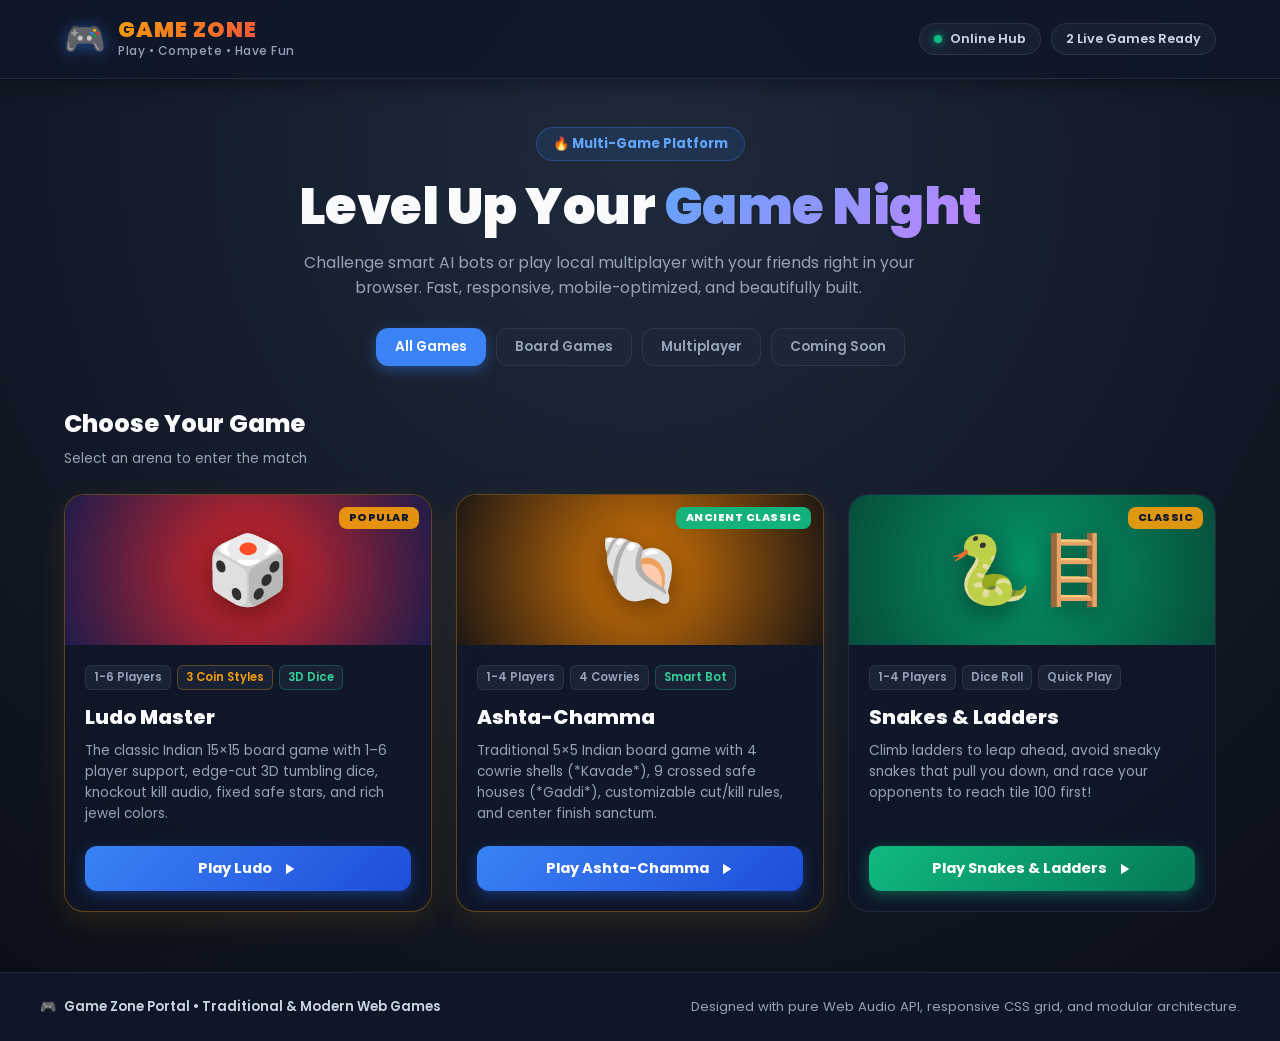
==== index.html @ 55c70edd "New Game Added" ====
<!DOCTYPE html>
<html lang="en">
<head>
  <meta charset="UTF-8" />
  <meta name="viewport" content="width=device-width, initial-scale=1.0, maximum-scale=1.0, user-scalable=no, viewport-fit=cover" />
  <meta name="theme-color" content="#090d16" />
  <title>Game Zone - Modern Web Gaming Hub</title>
  <link rel="stylesheet" href="css/style.css" />
  <link rel="preconnect" href="https://fonts.googleapis.com">
  <link rel="preconnect" href="https://fonts.gstatic.com" crossorigin>
  <link href="https://fonts.googleapis.com/css2?family=Poppins:wght@400;500;600;700;800;900&display=swap" rel="stylesheet">
</head>
<body>
  <div class="site-wrapper">

    <header class="navbar">
      <div class="nav-container">
        <a href="index.html" class="brand">
          <div class="brand-logo">🎮</div>
          <div class="brand-text">
            <span class="title">GAME ZONE</span>
            <span class="tagline">Play • Compete • Have Fun</span>
          </div>
        </a>

        <div class="nav-stats">
          <div class="stat-badge">
            <span class="pulse-dot"></span>
            <span>Online Hub</span>
          </div>
          <div class="stat-badge games-count">
            <span>2 Live Games Ready</span>
          </div>
        </div>
      </div>
    </header>

    <section class="hero-section">
      <div class="hero-content">
        <div class="hero-pill">🔥 Multi-Game Platform</div>
        <h1 class="hero-title">Level Up Your <span class="gradient-text">Game Night</span></h1>
        <p class="hero-desc">
          Challenge smart AI bots or play local multiplayer with your friends right in your browser. Fast, responsive, mobile-optimized, and beautifully built.
        </p>
      </div>

      <div class="category-tabs" id="category-tabs">
        <button class="cat-btn active" data-category="all">All Games</button>
        <button class="cat-btn" data-category="board">Board Games</button>
        <button class="cat-btn" data-category="multiplayer">Multiplayer</button>
        <button class="cat-btn" data-category="upcoming">Coming Soon</button>
      </div>
    </section>

    <main class="main-content">
      <div class="section-header">
        <h2>Choose Your Game</h2>
        <span class="section-sub">Select an arena to enter the match</span>
      </div>

      <div class="games-grid" id="games-grid">

        <!-- GAME 1: LUDO MASTER -->
        <article class="game-card featured" data-tags="board multiplayer">
          <div class="card-banner ludo-banner">
            <div class="banner-badge">POPULAR</div>
            <div class="banner-visual">
              <span class="game-icon-large">🎲</span>
            </div>
          </div>
          <div class="card-body">
            <div class="card-meta">
              <span class="meta-tag">1-6 Players</span>
              <span class="meta-tag color-tag">3 Coin Styles</span>
              <span class="meta-tag bot-tag">3D Dice</span>
            </div>
            <h3 class="card-title">Ludo Master</h3>
            <p class="card-desc">
              The classic Indian 15×15 board game with 1–6 player support, edge-cut 3D tumbling dice, knockout kill audio, fixed safe stars, and rich jewel colors.
            </p>
            <div class="card-actions">
              <a href="games/Ludo/Ludo.html" class="play-btn primary-btn">
                <span>Play Ludo</span>
                <svg width="18" height="18" viewBox="0 0 24 24" fill="currentColor"><path d="M8 5v14l11-7z"/></svg>
              </a>
            </div>
          </div>
        </article>

        <!-- GAME 2: ASHTA-CHAMMA -->
        <article class="game-card featured" data-tags="board multiplayer">
          <div class="card-banner ashta-banner" style="background: radial-gradient(circle at center, #d97706 0%, #1e1713 100%);">
            <div class="banner-badge hot">ANCIENT CLASSIC</div>
            <div class="banner-visual">
              <span class="game-icon-large">🐚</span>
            </div>
          </div>
          <div class="card-body">
            <div class="card-meta">
              <span class="meta-tag">1-4 Players</span>
              <span class="meta-tag">4 Cowries</span>
              <span class="meta-tag bot-tag">Smart Bot</span>
            </div>
            <h3 class="card-title">Ashta-Chamma</h3>
            <p class="card-desc">
              Traditional 5×5 Indian board game with 4 cowrie shells (*Kavade*), 9 crossed safe houses (*Gaddi*), customizable cut/kill rules, and center finish sanctum.
            </p>
            <div class="card-actions">
              <a href="games/Ashta-Chamma/Ashta-Chamma.html" class="play-btn primary-btn">
                <span>Play Ashta-Chamma</span>
                <svg width="18" height="18" viewBox="0 0 24 24" fill="currentColor"><path d="M8 5v14l11-7z"/></svg>
              </a>
            </div>
          </div>
        </article>

        <!-- GAME 3: SNAKES & LADDERS -->
        <article class="game-card" data-tags="board multiplayer">
          <div class="card-banner snakes-banner">
            <div class="banner-badge">CLASSIC</div>
            <div class="banner-visual">
              <span class="game-icon-large">🐍🪜</span>
            </div>
          </div>
          <div class="card-body">
            <div class="card-meta">
              <span class="meta-tag">1-4 Players</span>
              <span class="meta-tag">Dice Roll</span>
              <span class="meta-tag">Quick Play</span>
            </div>
            <h3 class="card-title">Snakes & Ladders</h3>
            <p class="card-desc">
              Climb ladders to leap ahead, avoid sneaky snakes that pull you down, and race your opponents to reach tile 100 first!
            </p>
            <div class="card-actions">
              <a href="games/SnakesAndLadders/index.html" class="play-btn secondary-btn" onclick="checkGameLink(event, 'SnakesAndLadders')">
                <span>Play Snakes & Ladders</span>
                <svg width="18" height="18" viewBox="0 0 24 24" fill="currentColor"><path d="M8 5v14l11-7z"/></svg>
              </a>
            </div>
          </div>
        </article>

      </div>
    </main>

    <footer class="footer">
      <div class="footer-container">
        <div class="footer-brand">
          <span class="footer-icon">🎮</span>
          <span>Game Zone Portal • Traditional & Modern Web Games</span>
        </div>
        <div class="footer-copy">
          Designed with pure Web Audio API, responsive CSS grid, and modular architecture.
        </div>
      </div>
    </footer>

  </div>

  <script src="js/app.js"></script>
</body>
</html>
---- css/style.css ----
/* Hide elements */

.hidden {
    display: none;
}


/* Player selection */

#player-selection {
    max-width: 700px;
    margin: auto;
    text-align: center;
}

.instruction {
    margin: 15px 0 25px;
    color: #666;
}


/* Back button */

.back-button {
    background: transparent;
    border: none;
    font-size: 16px;
    cursor: pointer;
    margin-bottom: 20px;
}


/* Player buttons */

.player-buttons {
    display: grid;
    grid-template-columns: repeat(2, 1fr);
    gap: 15px;
    margin-bottom: 30px;
}

.player-buttons button {
    padding: 18px;
    border: none;
    border-radius: 10px;
    background: #222;
    color: white;
    font-size: 17px;
    cursor: pointer;
}

.player-buttons button:hover {
    opacity: 0.8;
}


/* Name section */

#name-section {
    background: white;
    padding: 30px;
    border-radius: 15px;
    box-shadow: 0 5px 15px rgba(0, 0, 0, 0.1);
}

#name-section h3 {
    margin-bottom: 20px;
}
/* =========================================================================
   GAME ZONE HUB - Portal Stylesheet (css/style.css)
   ========================================================================= */

* {
  margin: 0;
  padding: 0;
  box-sizing: border-box;
  font-family: 'Poppins', -apple-system, BlinkMacSystemFont, "Segoe UI", Roboto, sans-serif;
  user-select: none;
}

:root {
  --bg-dark: #090d16;
  --bg-card: rgba(15, 23, 42, 0.75);
  --bg-card-hover: rgba(30, 41, 59, 0.85);
  
  --primary: #3b82f6;
  --primary-hover: #2563eb;
  --accent-gold: #f59e0b;
  --accent-crimson: #ef4444;
  --accent-green: #10b981;
  --accent-purple: #8b5cf6;

  --text-main: #f8fafc;
  --text-muted: #94a3b8;
  --border-subtle: rgba(255, 255, 255, 0.08);
  --border-highlight: rgba(255, 255, 255, 0.16);
}

body {
  background: radial-gradient(circle at 50% 15%, #1e293b 0%, var(--bg-dark) 100%);
  color: var(--text-main);
  min-height: 100vh;
  display: flex;
  flex-direction: column;
  overflow-x: hidden;
}

.site-wrapper {
  display: flex;
  flex-direction: column;
  min-height: 100vh;
  width: 100%;
}

/* =========================================================================
   1. NAVIGATION HEADER
   ========================================================================= */
.navbar {
  width: 100%;
  background: rgba(15, 23, 42, 0.85);
  backdrop-filter: blur(14px);
  border-bottom: 1px solid var(--border-subtle);
  position: sticky;
  top: 0;
  z-index: 100;
  box-shadow: 0 4px 20px rgba(0, 0, 0, 0.4);
}

.nav-container {
  max-width: 1200px;
  margin: 0 auto;
  padding: 14px 24px;
  display: flex;
  justify-content: space-between;
  align-items: center;
  flex-wrap: wrap;
  gap: 12px;
}

.brand {
  display: flex;
  align-items: center;
  gap: 12px;
  text-decoration: none;
  color: inherit;
}

.brand-logo {
  font-size: 2.1rem;
  filter: drop-shadow(0 2px 8px rgba(59, 130, 246, 0.5));
}

.brand-text {
  display: flex;
  flex-direction: column;
}

.brand-text .title {
  font-size: 1.35rem;
  font-weight: 900;
  letter-spacing: 1px;
  background: linear-gradient(135deg, #f59e0b, #ef4444);
  -webkit-background-clip: text;
  -webkit-text-fill-color: transparent;
  line-height: 1.1;
}

.brand-text .tagline {
  font-size: 0.75rem;
  color: var(--text-muted);
  font-weight: 500;
  letter-spacing: 0.5px;
}

.nav-stats {
  display: flex;
  align-items: center;
  gap: 10px;
}

.stat-badge {
  display: flex;
  align-items: center;
  gap: 8px;
  background: rgba(30, 41, 59, 0.6);
  border: 1px solid var(--border-subtle);
  padding: 6px 14px;
  border-radius: 20px;
  font-size: 0.8rem;
  font-weight: 600;
  color: #cbd5e1;
}

.pulse-dot {
  width: 8px;
  height: 8px;
  border-radius: 50%;
  background: var(--accent-green);
  box-shadow: 0 0 8px var(--accent-green);
  animation: pulse-ring 1.4s infinite;
}

@keyframes pulse-ring {
  0% { transform: scale(0.95); opacity: 0.7; }
  50% { transform: scale(1.25); opacity: 1; }
  100% { transform: scale(0.95); opacity: 0.7; }
}

/* =========================================================================
   2. HERO SHOWCASE SECTION
   ========================================================================= */
.hero-section {
  max-width: 1200px;
  margin: 0 auto;
  padding: 48px 24px 24px;
  width: 100%;
  display: flex;
  flex-direction: column;
  align-items: center;
  text-align: center;
}

.hero-pill {
  background: rgba(59, 130, 246, 0.12);
  border: 1px solid rgba(59, 130, 246, 0.3);
  color: #60a5fa;
  font-size: 0.82rem;
  font-weight: 700;
  padding: 6px 16px;
  border-radius: 30px;
  margin-bottom: 16px;
  display: inline-block;
}

.hero-title {
  font-size: clamp(2rem, 4.5vw, 3.2rem);
  font-weight: 900;
  line-height: 1.15;
  margin-bottom: 14px;
  letter-spacing: -0.5px;
}

.gradient-text {
  background: linear-gradient(135deg, #60a5fa, #c084fc);
  -webkit-background-clip: text;
  -webkit-text-fill-color: transparent;
}

.hero-desc {
  max-width: 620px;
  color: var(--text-muted);
  font-size: 0.98rem;
  line-height: 1.6;
  margin-bottom: 28px;
}

/* Category Filter Tabs */
.category-tabs {
  display: flex;
  gap: 10px;
  flex-wrap: wrap;
  justify-content: center;
}

.cat-btn {
  background: rgba(30, 41, 59, 0.6);
  border: 1px solid var(--border-subtle);
  color: #94a3b8;
  padding: 8px 18px;
  border-radius: 12px;
  font-size: 0.85rem;
  font-weight: 600;
  cursor: pointer;
  transition: all 0.2s ease;
}

.cat-btn:hover {
  background: rgba(51, 65, 85, 0.8);
  color: #f8fafc;
}

.cat-btn.active {
  background: var(--primary);
  color: #ffffff;
  border-color: var(--primary);
  box-shadow: 0 4px 14px rgba(59, 130, 246, 0.4);
}

/* =========================================================================
   3. GAMES GRID SECTION
   ========================================================================= */
.main-content {
  max-width: 1200px;
  margin: 0 auto;
  padding: 16px 24px 60px;
  width: 100%;
  flex: 1;
}

.section-header {
  margin-bottom: 24px;
}

.section-header h2 {
  font-size: 1.5rem;
  font-weight: 800;
  margin-bottom: 4px;
}

.section-sub {
  font-size: 0.85rem;
  color: var(--text-muted);
}

.games-grid {
  display: grid;
  grid-template-columns: repeat(auto-fill, minmax(280px, 1fr));
  gap: 24px;
}

/* Game Card Architecture */
.game-card {
  background: var(--bg-card);
  backdrop-filter: blur(12px);
  border: 1px solid var(--border-subtle);
  border-radius: 20px;
  overflow: hidden;
  display: flex;
  flex-direction: column;
  transition: transform 0.25s cubic-bezier(0.34, 1.56, 0.64, 1), box-shadow 0.25s ease, border-color 0.25s ease;
  position: relative;
}

.game-card:hover {
  transform: translateY(-6px);
  background: var(--bg-card-hover);
  border-color: var(--border-highlight);
  box-shadow: 0 18px 40px rgba(0, 0, 0, 0.6);
}

.game-card.featured {
  border-color: rgba(245, 158, 11, 0.35);
  box-shadow: 0 10px 30px rgba(245, 158, 11, 0.12);
}

.game-card.featured:hover {
  border-color: var(--accent-gold);
  box-shadow: 0 18px 42px rgba(245, 158, 11, 0.25);
}

/* Card Visual Banners */
.card-banner {
  height: 150px;
  width: 100%;
  position: relative;
  display: flex;
  justify-content: center;
  align-items: center;
  overflow: hidden;
}

.ludo-banner {
  background: radial-gradient(circle at center, #dc2626 0%, #1e1b4b 100%);
}

.snakes-banner {
  background: radial-gradient(circle at center, #059669 0%, #064e3b 100%);
}

.chess-banner {
  background: radial-gradient(circle at center, #475569 0%, #0f172a 100%);
}

.carrom-banner {
  background: radial-gradient(circle at center, #d97706 0%, #451a03 100%);
}

.game-icon-large {
  font-size: 4.2rem;
  filter: drop-shadow(0 6px 14px rgba(0, 0, 0, 0.5));
  transition: transform 0.25s ease;
}

.game-card:hover .game-icon-large {
  transform: scale(1.12) rotate(4deg);
}

.banner-badge {
  position: absolute;
  top: 12px;
  right: 12px;
  background: rgba(245, 158, 11, 0.9);
  color: #0f172a;
  font-size: 0.68rem;
  font-weight: 800;
  padding: 3px 10px;
  border-radius: 8px;
  letter-spacing: 0.5px;
}

.banner-badge.hot {
  background: rgba(16, 185, 129, 0.95);
  color: #ffffff;
}

.banner-badge.upcoming {
  background: rgba(100, 116, 139, 0.85);
  color: #ffffff;
}

/* Card Content */
.card-body {
  padding: 20px;
  display: flex;
  flex-direction: column;
  flex: 1;
}

.card-meta {
  display: flex;
  gap: 6px;
  flex-wrap: wrap;
  margin-bottom: 12px;
}

.meta-tag {
  background: rgba(30, 41, 59, 0.7);
  border: 1px solid var(--border-subtle);
  color: #94a3b8;
  font-size: 0.72rem;
  font-weight: 600;
  padding: 3px 8px;
  border-radius: 6px;
}

.meta-tag.color-tag {
  color: #f59e0b;
  border-color: rgba(245, 158, 11, 0.3);
}

.meta-tag.bot-tag {
  color: #34d399;
  border-color: rgba(16, 185, 129, 0.3);
}

.card-title {
  font-size: 1.25rem;
  font-weight: 800;
  margin-bottom: 8px;
  color: #f8fafc;
}

.card-desc {
  font-size: 0.85rem;
  color: var(--text-muted);
  line-height: 1.55;
  margin-bottom: 22px;
  flex: 1;
}

/* Buttons */
.card-actions {
  margin-top: auto;
}

.play-btn {
  width: 100%;
  display: inline-flex;
  justify-content: center;
  align-items: center;
  gap: 8px;
  padding: 12px 18px;
  border-radius: 12px;
  font-size: 0.92rem;
  font-weight: 700;
  text-decoration: none;
  border: none;
  cursor: pointer;
  transition: all 0.2s ease;
}

.primary-btn {
  background: linear-gradient(135deg, #3b82f6, #1d4ed8);
  color: white;
  box-shadow: 0 4px 14px rgba(37, 99, 235, 0.4);
}

.primary-btn:hover {
  background: linear-gradient(135deg, #2563eb, #1e40af);
  transform: translateY(-2px);
  box-shadow: 0 6px 20px rgba(37, 99, 235, 0.55);
}

.secondary-btn {
  background: linear-gradient(135deg, #10b981, #047857);
  color: white;
  box-shadow: 0 4px 14px rgba(16, 185, 129, 0.4);
}

.secondary-btn:hover {
  background: linear-gradient(135deg, #059669, #065f46);
  transform: translateY(-2px);
  box-shadow: 0 6px 20px rgba(16, 185, 129, 0.55);
}

.disabled-btn {
  background: #1e293b;
  color: #64748b;
  cursor: not-allowed;
  border: 1px solid var(--border-subtle);
}

/* =========================================================================
   4. PLATFORM FOOTER
   ========================================================================= */
.footer {
  width: 100%;
  background: rgba(15, 23, 42, 0.95);
  border-top: 1px solid var(--border-subtle);
  padding: 24px 20px;
  margin-top: auto;
}

.footer-container {
  max-width: 1200px;
  margin: 0 auto;
  display: flex;
  justify-content: space-between;
  align-items: center;
  flex-wrap: wrap;
  gap: 12px;
  font-size: 0.82rem;
  color: var(--text-muted);
}

.footer-brand {
  display: flex;
  align-items: center;
  gap: 8px;
  font-weight: 600;
  color: #cbd5e1;
}

@media (max-width: 768px) {
  .hero-section {
    padding: 32px 16px 16px;
  }
  .nav-container {
    justify-content: center;
  }
  .footer-container {
    flex-direction: column;
    text-align: center;
  }
}

/* Name inputs */

.name-input {
    width: 100%;
    padding: 13px;
    margin-bottom: 12px;
    border: 1px solid #ccc;
    border-radius: 8px;
    font-size: 16px;
}


/* Start button */

.start-button {
    width: 100%;
    padding: 15px;
    margin-top: 10px;
    border: none;
    border-radius: 8px;
    background: #222;
    color: white;
    font-size: 17px;
    cursor: pointer;
}
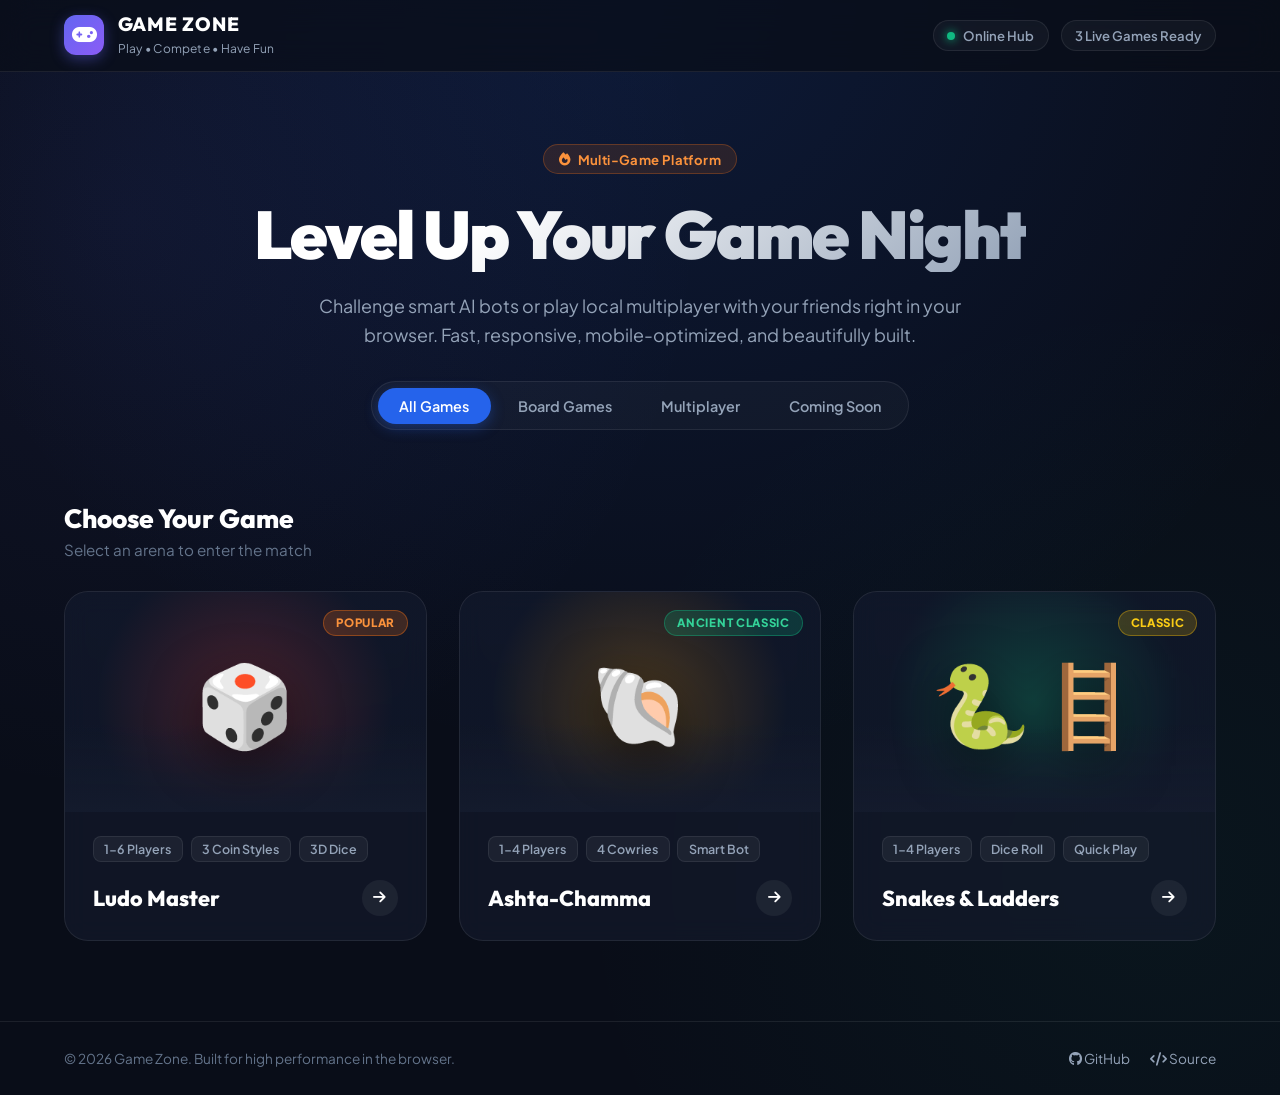
==== commit 56eb4afd: "snake and ladder" ====
--- a/index.html
+++ b/index.html
@@ -2,162 +2,623 @@
 <html lang="en">
 <head>
   <meta charset="UTF-8" />
-  <meta name="viewport" content="width=device-width, initial-scale=1.0, maximum-scale=1.0, user-scalable=no, viewport-fit=cover" />
-  <meta name="theme-color" content="#090d16" />
-  <title>Game Zone - Modern Web Gaming Hub</title>
-  <link rel="stylesheet" href="css/style.css" />
+  <meta name="viewport" content="width=device-width, initial-scale=1.0" />
+  <title>Game Zone - Modern Web Games</title>
+  
+  <!-- Fonts -->
   <link rel="preconnect" href="https://fonts.googleapis.com">
   <link rel="preconnect" href="https://fonts.gstatic.com" crossorigin>
-  <link href="https://fonts.googleapis.com/css2?family=Poppins:wght@400;500;600;700;800;900&display=swap" rel="stylesheet">
+  <link href="https://fonts.googleapis.com/css2?family=Outfit:wght@400;500;600;700;800;900&family=Plus+Jakarta+Sans:wght@400;500;600;700&display=swap" rel="stylesheet">
+  
+  <!-- FontAwesome Icons -->
+  <link rel="stylesheet" href="https://cdnjs.cloudflare.com/ajax/libs/font-awesome/6.5.1/css/all.min.css" integrity="sha512-DTOQO9RWCH3ppGqcWaEA1BIZOC6xxalwEsw9c2QQeAIftl+Vegovlnee1c9QX4TctnWMn13TZye+giMm8e2LwA==" crossorigin="anonymous" referrerpolicy="no-referrer" />
+
+  <style>
+    /* ==========================================================================
+       DESIGN SYSTEM & RESETS
+       ========================================================================== */
+    :root {
+      --bg-space: #090d18;
+      --bg-card: rgba(20, 27, 45, 0.65);
+      --bg-card-hover: rgba(30, 41, 69, 0.85);
+      --border-glass: rgba(255, 255, 255, 0.08);
+      --border-hover: rgba(99, 102, 241, 0.4);
+
+      --text-main: #f8fafc;
+      --text-muted: #94a3b8;
+      --text-dim: #64748b;
+
+      --primary-blue: #2563eb;
+      --primary-blue-glow: rgba(37, 99, 235, 0.35);
+
+      --font-display: 'Outfit', sans-serif;
+      --font-body: 'Plus Jakarta Sans', sans-serif;
+
+      --radius-xl: 24px;
+      --radius-lg: 16px;
+      --radius-md: 12px;
+      --radius-sm: 8px;
+    }
+
+    * {
+      margin: 0;
+      padding: 0;
+      box-sizing: border-box;
+      -webkit-font-smoothing: antialiased;
+    }
+
+    body {
+      background-color: var(--bg-space);
+      background-image: 
+        radial-gradient(circle at 50% 0%, rgba(37, 99, 235, 0.15) 0%, transparent 60%),
+        radial-gradient(circle at 10% 20%, rgba(99, 102, 241, 0.08) 0%, transparent 40%),
+        radial-gradient(circle at 90% 80%, rgba(16, 185, 129, 0.05) 0%, transparent 40%);
+      color: var(--text-main);
+      font-family: var(--font-body);
+      min-height: 100vh;
+      display: flex;
+      flex-direction: column;
+      overflow-x: hidden;
+    }
+
+    /* ==========================================================================
+       NAVBAR
+       ========================================================================== */
+    .site-nav {
+      height: 72px;
+      display: flex;
+      align-items: center;
+      justify-content: space-between;
+      padding: 0 clamp(1.5rem, 5vw, 4rem);
+      background: rgba(9, 13, 24, 0.7);
+      backdrop-filter: blur(16px);
+      border-bottom: 1px solid var(--border-glass);
+      position: sticky;
+      top: 0;
+      z-index: 40;
+    }
+
+    .brand-group {
+      display: flex;
+      align-items: center;
+      gap: 0.85rem;
+      text-decoration: none;
+    }
+
+    .brand-icon {
+      width: 40px;
+      height: 40px;
+      border-radius: var(--radius-md);
+      background: linear-gradient(135deg, #6366f1, #8b5cf6);
+      display: flex;
+      align-items: center;
+      justify-content: center;
+      color: #fff;
+      font-size: 1.25rem;
+      box-shadow: 0 4px 14px rgba(99, 102, 241, 0.4);
+    }
+
+    .brand-text h1 {
+      font-family: var(--font-display);
+      font-size: 1.2rem;
+      font-weight: 800;
+      letter-spacing: 0.04em;
+      color: #fff;
+      line-height: 1.1;
+    }
+
+    .brand-text span {
+      font-size: 0.75rem;
+      color: var(--text-muted);
+      letter-spacing: 0.02em;
+    }
+
+    .nav-status-group {
+      display: flex;
+      align-items: center;
+      gap: 0.75rem;
+    }
+
+    .status-pill {
+      font-size: 0.82rem;
+      font-weight: 600;
+      padding: 0.35rem 0.85rem;
+      border-radius: 999px;
+      background: rgba(255, 255, 255, 0.04);
+      border: 1px solid var(--border-glass);
+      color: var(--text-muted);
+      display: inline-flex;
+      align-items: center;
+      gap: 0.5rem;
+    }
+
+    .status-dot {
+      width: 8px;
+      height: 8px;
+      border-radius: 50%;
+      background: #10b981;
+      box-shadow: 0 0 10px #10b981;
+    }
+
+    /* ==========================================================================
+       HERO SECTION
+       ========================================================================== */
+    .hero-section {
+      text-align: center;
+      padding: 4.5rem 1.5rem 2.5rem;
+      max-width: 900px;
+      margin: 0 auto;
+      display: flex;
+      flex-direction: column;
+      align-items: center;
+    }
+
+    .platform-badge {
+      display: inline-flex;
+      align-items: center;
+      gap: 0.45rem;
+      background: rgba(249, 115, 22, 0.12);
+      border: 1px solid rgba(249, 115, 22, 0.28);
+      color: #fb923c;
+      padding: 0.35rem 0.95rem;
+      border-radius: 999px;
+      font-size: 0.82rem;
+      font-weight: 700;
+      letter-spacing: 0.03em;
+      margin-bottom: 1.5rem;
+    }
+
+    .hero-title {
+      font-family: var(--font-display);
+      font-size: clamp(2.5rem, 5.5vw, 4.2rem);
+      font-weight: 900;
+      line-height: 1.1;
+      letter-spacing: -0.03em;
+      margin-bottom: 1.25rem;
+      background: linear-gradient(135deg, #ffffff 30%, #94a3b8 100%);
+      -webkit-background-clip: text;
+      -webkit-text-fill-color: transparent;
+    }
+
+    .hero-desc {
+      font-size: clamp(0.95rem, 1.8vw, 1.12rem);
+      color: var(--text-muted);
+      line-height: 1.6;
+      max-width: 680px;
+      margin-bottom: 2rem;
+    }
+
+    .filter-tabs {
+      display: inline-flex;
+      background: rgba(255, 255, 255, 0.03);
+      padding: 0.35rem;
+      border-radius: 999px;
+      border: 1px solid var(--border-glass);
+      gap: 0.35rem;
+    }
+
+    .tab-btn {
+      background: transparent;
+      border: none;
+      color: var(--text-muted);
+      font-family: var(--font-body);
+      font-size: 0.9rem;
+      font-weight: 600;
+      padding: 0.55rem 1.35rem;
+      border-radius: 999px;
+      cursor: pointer;
+      transition: all 0.25s ease;
+    }
+
+    .tab-btn:hover {
+      color: #fff;
+    }
+
+    .tab-btn.active {
+      background: var(--primary-blue);
+      color: #fff;
+      box-shadow: 0 4px 14px var(--primary-blue-glow);
+    }
+
+    /* ==========================================================================
+       GAMES SECTION
+       ========================================================================== */
+    .games-section {
+      max-width: 1400px;
+      margin: 0 auto;
+      padding: 2rem clamp(1.5rem, 5vw, 4rem) 5rem;
+      width: 100%;
+    }
+
+    .section-header {
+      margin-bottom: 2rem;
+    }
+
+    .section-title {
+      font-family: var(--font-display);
+      font-size: 1.65rem;
+      font-weight: 800;
+      color: #fff;
+      margin-bottom: 0.3rem;
+    }
+
+    .section-sub {
+      color: var(--text-dim);
+      font-size: 0.95rem;
+    }
+
+    .games-grid {
+      display: grid;
+      grid-template-columns: repeat(auto-fit, minmax(320px, 1fr));
+      gap: 2rem;
+    }
+
+    /* ==========================================================================
+       GAME CARD
+       ========================================================================== */
+    .game-card {
+      position: relative;
+      background: var(--bg-card);
+      border: 1px solid var(--border-glass);
+      border-radius: var(--radius-xl);
+      overflow: hidden;
+      display: flex;
+      flex-direction: column;
+      text-decoration: none;
+      transition: all 0.3s cubic-bezier(0.16, 1, 0.3, 1);
+      backdrop-filter: blur(12px);
+    }
+
+    .game-card:hover {
+      transform: translateY(-6px);
+      background: var(--bg-card-hover);
+      border-color: var(--border-hover);
+      box-shadow: 0 20px 40px -15px rgba(0, 0, 0, 0.6), 0 0 25px -5px var(--card-glow, rgba(99, 102, 241, 0.3));
+    }
+
+    /* Top Badge */
+    .card-badge {
+      position: absolute;
+      top: 1.1rem;
+      right: 1.1rem;
+      font-size: 0.72rem;
+      font-weight: 800;
+      letter-spacing: 0.06em;
+      text-transform: uppercase;
+      padding: 0.3rem 0.75rem;
+      border-radius: 999px;
+      z-index: 10;
+    }
+
+    .badge-popular {
+      background: rgba(249, 115, 22, 0.2);
+      border: 1px solid rgba(249, 115, 22, 0.4);
+      color: #fb923c;
+    }
+
+    .badge-ancient {
+      background: rgba(16, 185, 129, 0.2);
+      border: 1px solid rgba(16, 185, 129, 0.4);
+      color: #34d399;
+    }
+
+    .badge-classic {
+      background: rgba(234, 179, 8, 0.2);
+      border: 1px solid rgba(234, 179, 8, 0.4);
+      color: #facc15;
+    }
+
+    /* Art Showcase */
+    .card-art {
+      height: 220px;
+      display: flex;
+      align-items: center;
+      justify-content: center;
+      position: relative;
+      background: var(--art-bg);
+      overflow: hidden;
+    }
+
+    .card-art::after {
+      content: '';
+      position: absolute;
+      inset: 0;
+      background: linear-gradient(to bottom, transparent 60%, rgba(20, 27, 45, 0.95));
+    }
+
+    .art-visual {
+      font-size: 5rem;
+      filter: drop-shadow(0 15px 25px rgba(0, 0, 0, 0.5));
+      transition: transform 0.4s ease;
+      z-index: 2;
+    }
+
+    .game-card:hover .art-visual {
+      transform: scale(1.1) rotate(4deg);
+    }
+
+    /* Card Details */
+    .card-content {
+      padding: 1.5rem 1.75rem;
+      display: flex;
+      flex-direction: column;
+      gap: 1.1rem;
+      flex: 1;
+    }
+
+    .card-pills {
+      display: flex;
+      align-items: center;
+      gap: 0.5rem;
+      flex-wrap: wrap;
+    }
+
+    .meta-pill {
+      font-size: 0.78rem;
+      font-weight: 600;
+      color: var(--text-muted);
+      background: rgba(255, 255, 255, 0.05);
+      border: 1px solid var(--border-glass);
+      padding: 0.25rem 0.65rem;
+      border-radius: var(--radius-sm);
+    }
+
+    .card-title-row {
+      display: flex;
+      align-items: center;
+      justify-content: space-between;
+    }
+
+    .card-title {
+      font-family: var(--font-display);
+      font-size: 1.35rem;
+      font-weight: 800;
+      color: #fff;
+    }
+
+    .play-arrow {
+      width: 36px;
+      height: 36px;
+      border-radius: 50%;
+      background: rgba(255, 255, 255, 0.06);
+      display: flex;
+      align-items: center;
+      justify-content: center;
+      color: #fff;
+      font-size: 0.9rem;
+      transition: all 0.25s ease;
+    }
+
+    .game-card:hover .play-arrow {
+      background: var(--primary-blue);
+      transform: translateX(4px);
+    }
+
+    /* CARD THEMES */
+    .card-ludo {
+      --card-glow: rgba(239, 68, 68, 0.35);
+      --art-bg: radial-gradient(circle at center, rgba(239, 68, 68, 0.25) 0%, rgba(15, 23, 42, 0.4) 70%);
+    }
+
+    .card-ashta {
+      --card-glow: rgba(245, 158, 11, 0.35);
+      --art-bg: radial-gradient(circle at center, rgba(245, 158, 11, 0.25) 0%, rgba(15, 23, 42, 0.4) 70%);
+    }
+
+    .card-snakes {
+      --card-glow: rgba(16, 185, 129, 0.35);
+      --art-bg: radial-gradient(circle at center, rgba(16, 185, 129, 0.25) 0%, rgba(15, 23, 42, 0.4) 70%);
+    }
+
+    /* ==========================================================================
+       FOOTER
+       ========================================================================== */
+    .site-footer {
+      margin-top: auto;
+      border-top: 1px solid var(--border-glass);
+      padding: 1.75rem clamp(1.5rem, 5vw, 4rem);
+      display: flex;
+      align-items: center;
+      justify-content: space-between;
+      color: var(--text-dim);
+      font-size: 0.85rem;
+    }
+
+    .footer-links {
+      display: flex;
+      gap: 1.25rem;
+    }
+
+    .footer-links a {
+      color: var(--text-muted);
+      text-decoration: none;
+      transition: color 0.2s;
+    }
+
+    .footer-links a:hover {
+      color: #fff;
+    }
+
+    @media (max-width: 768px) {
+      .hero-section {
+        padding-top: 3rem;
+      }
+      .filter-tabs {
+        flex-wrap: wrap;
+        border-radius: var(--radius-md);
+      }
+      .tab-btn {
+        flex: 1 1 40%;
+        text-align: center;
+      }
+      .site-footer {
+        flex-direction: column;
+        gap: 1rem;
+        text-align: center;
+      }
+    }
+  </style>
 </head>
 <body>
-  <div class="site-wrapper">
-
-    <header class="navbar">
-      <div class="nav-container">
-        <a href="index.html" class="brand">
-          <div class="brand-logo">🎮</div>
-          <div class="brand-text">
-            <span class="title">GAME ZONE</span>
-            <span class="tagline">Play • Compete • Have Fun</span>
+
+  <!-- NAVIGATION -->
+  <header class="site-nav">
+    <a href="index.html" class="brand-group">
+      <div class="brand-icon">
+        <i class="fa-solid fa-gamepad"></i>
+      </div>
+      <div class="brand-text">
+        <h1>GAME ZONE</h1>
+        <span>Play • Compete • Have Fun</span>
+      </div>
+    </a>
+
+    <div class="nav-status-group">
+      <span class="status-pill">
+        <span class="status-dot"></span> Online Hub
+      </span>
+      <span class="status-pill">
+        3 Live Games Ready
+      </span>
+    </div>
+  </header>
+
+  <!-- MAIN HERO -->
+  <section class="hero-section">
+    <div class="platform-badge">
+      <i class="fa-solid fa-fire"></i> Multi-Game Platform
+    </div>
+
+    <h2 class="hero-title">Level Up Your Game Night</h2>
+
+    <p class="hero-desc">
+      Challenge smart AI bots or play local multiplayer with your friends right in your browser. Fast, responsive, mobile-optimized, and beautifully built.
+    </p>
+
+    <!-- FILTER TABS -->
+    <div class="filter-tabs">
+      <button class="tab-btn active" data-filter="all">All Games</button>
+      <button class="tab-btn" data-filter="board">Board Games</button>
+      <button class="tab-btn" data-filter="multiplayer">Multiplayer</button>
+      <button class="tab-btn" data-filter="soon">Coming Soon</button>
+    </div>
+  </section>
+
+  <!-- GAMES SHOWCASE -->
+  <main class="games-section">
+    <div class="section-header">
+      <h3 class="section-title">Choose Your Game</h3>
+      <p class="section-sub">Select an arena to enter the match</p>
+    </div>
+
+    <div id="games-container" class="games-grid">
+      <!-- 1. LUDO MASTER -->
+      <a href="games/Ludo/Ludo.html" class="game-card card-ludo" data-category="board multiplayer">
+        <span class="card-badge badge-popular">Popular</span>
+        <div class="card-art">
+          <span class="art-visual">🎲</span>
+        </div>
+        <div class="card-content">
+          <div class="card-pills">
+            <span class="meta-pill">1-6 Players</span>
+            <span class="meta-pill">3 Coin Styles</span>
+            <span class="meta-pill">3D Dice</span>
           </div>
-        </a>
-
-        <div class="nav-stats">
-          <div class="stat-badge">
-            <span class="pulse-dot"></span>
-            <span>Online Hub</span>
-          </div>
-          <div class="stat-badge games-count">
-            <span>2 Live Games Ready</span>
+          <div class="card-title-row">
+            <h4 class="card-title">Ludo Master</h4>
+            <div class="play-arrow">
+              <i class="fa-solid fa-arrow-right"></i>
+            </div>
           </div>
         </div>
-      </div>
-    </header>
-
-    <section class="hero-section">
-      <div class="hero-content">
-        <div class="hero-pill">🔥 Multi-Game Platform</div>
-        <h1 class="hero-title">Level Up Your <span class="gradient-text">Game Night</span></h1>
-        <p class="hero-desc">
-          Challenge smart AI bots or play local multiplayer with your friends right in your browser. Fast, responsive, mobile-optimized, and beautifully built.
-        </p>
-      </div>
-
-      <div class="category-tabs" id="category-tabs">
-        <button class="cat-btn active" data-category="all">All Games</button>
-        <button class="cat-btn" data-category="board">Board Games</button>
-        <button class="cat-btn" data-category="multiplayer">Multiplayer</button>
-        <button class="cat-btn" data-category="upcoming">Coming Soon</button>
-      </div>
-    </section>
-
-    <main class="main-content">
-      <div class="section-header">
-        <h2>Choose Your Game</h2>
-        <span class="section-sub">Select an arena to enter the match</span>
-      </div>
-
-      <div class="games-grid" id="games-grid">
-
-        <!-- GAME 1: LUDO MASTER -->
-        <article class="game-card featured" data-tags="board multiplayer">
-          <div class="card-banner ludo-banner">
-            <div class="banner-badge">POPULAR</div>
-            <div class="banner-visual">
-              <span class="game-icon-large">🎲</span>
+      </a>
+
+      <!-- 2. ASHTA-CHAMMA -->
+      <a href="games/Ashta-Chamma/Ashta-Chamma.html" class="game-card card-ashta" data-category="board multiplayer">
+        <span class="card-badge badge-ancient">Ancient Classic</span>
+        <div class="card-art">
+          <span class="art-visual">🐚</span>
+        </div>
+        <div class="card-content">
+          <div class="card-pills">
+            <span class="meta-pill">1-4 Players</span>
+            <span class="meta-pill">4 Cowries</span>
+            <span class="meta-pill">Smart Bot</span>
+          </div>
+          <div class="card-title-row">
+            <h4 class="card-title">Ashta-Chamma</h4>
+            <div class="play-arrow">
+              <i class="fa-solid fa-arrow-right"></i>
             </div>
           </div>
-          <div class="card-body">
-            <div class="card-meta">
-              <span class="meta-tag">1-6 Players</span>
-              <span class="meta-tag color-tag">3 Coin Styles</span>
-              <span class="meta-tag bot-tag">3D Dice</span>
-            </div>
-            <h3 class="card-title">Ludo Master</h3>
-            <p class="card-desc">
-              The classic Indian 15×15 board game with 1–6 player support, edge-cut 3D tumbling dice, knockout kill audio, fixed safe stars, and rich jewel colors.
-            </p>
-            <div class="card-actions">
-              <a href="games/Ludo/Ludo.html" class="play-btn primary-btn">
-                <span>Play Ludo</span>
-                <svg width="18" height="18" viewBox="0 0 24 24" fill="currentColor"><path d="M8 5v14l11-7z"/></svg>
-              </a>
+        </div>
+      </a>
+
+      <!-- 3. SNAKES & LADDERS -->
+      <a href="games/Snakes-and-Ladders/Snakes-and-Ladders.html" class="game-card card-snakes" data-category="board multiplayer">
+        <span class="card-badge badge-classic">Classic</span>
+        <div class="card-art">
+          <div class="art-visual" style="display:flex; align-items:center; gap:0.5rem;">
+            <span>🐍</span>
+            <span>🪜</span>
+          </div>
+        </div>
+        <div class="card-content">
+          <div class="card-pills">
+            <span class="meta-pill">1-4 Players</span>
+            <span class="meta-pill">Dice Roll</span>
+            <span class="meta-pill">Quick Play</span>
+          </div>
+          <div class="card-title-row">
+            <h4 class="card-title">Snakes &amp; Ladders</h4>
+            <div class="play-arrow">
+              <i class="fa-solid fa-arrow-right"></i>
             </div>
           </div>
-        </article>
-
-        <!-- GAME 2: ASHTA-CHAMMA -->
-        <article class="game-card featured" data-tags="board multiplayer">
-          <div class="card-banner ashta-banner" style="background: radial-gradient(circle at center, #d97706 0%, #1e1713 100%);">
-            <div class="banner-badge hot">ANCIENT CLASSIC</div>
-            <div class="banner-visual">
-              <span class="game-icon-large">🐚</span>
-            </div>
-          </div>
-          <div class="card-body">
-            <div class="card-meta">
-              <span class="meta-tag">1-4 Players</span>
-              <span class="meta-tag">4 Cowries</span>
-              <span class="meta-tag bot-tag">Smart Bot</span>
-            </div>
-            <h3 class="card-title">Ashta-Chamma</h3>
-            <p class="card-desc">
-              Traditional 5×5 Indian board game with 4 cowrie shells (*Kavade*), 9 crossed safe houses (*Gaddi*), customizable cut/kill rules, and center finish sanctum.
-            </p>
-            <div class="card-actions">
-              <a href="games/Ashta-Chamma/Ashta-Chamma.html" class="play-btn primary-btn">
-                <span>Play Ashta-Chamma</span>
-                <svg width="18" height="18" viewBox="0 0 24 24" fill="currentColor"><path d="M8 5v14l11-7z"/></svg>
-              </a>
-            </div>
-          </div>
-        </article>
-
-        <!-- GAME 3: SNAKES & LADDERS -->
-        <article class="game-card" data-tags="board multiplayer">
-          <div class="card-banner snakes-banner">
-            <div class="banner-badge">CLASSIC</div>
-            <div class="banner-visual">
-              <span class="game-icon-large">🐍🪜</span>
-            </div>
-          </div>
-          <div class="card-body">
-            <div class="card-meta">
-              <span class="meta-tag">1-4 Players</span>
-              <span class="meta-tag">Dice Roll</span>
-              <span class="meta-tag">Quick Play</span>
-            </div>
-            <h3 class="card-title">Snakes & Ladders</h3>
-            <p class="card-desc">
-              Climb ladders to leap ahead, avoid sneaky snakes that pull you down, and race your opponents to reach tile 100 first!
-            </p>
-            <div class="card-actions">
-              <a href="games/SnakesAndLadders/index.html" class="play-btn secondary-btn" onclick="checkGameLink(event, 'SnakesAndLadders')">
-                <span>Play Snakes & Ladders</span>
-                <svg width="18" height="18" viewBox="0 0 24 24" fill="currentColor"><path d="M8 5v14l11-7z"/></svg>
-              </a>
-            </div>
-          </div>
-        </article>
-
-      </div>
-    </main>
-
-    <footer class="footer">
-      <div class="footer-container">
-        <div class="footer-brand">
-          <span class="footer-icon">🎮</span>
-          <span>Game Zone Portal • Traditional & Modern Web Games</span>
         </div>
-        <div class="footer-copy">
-          Designed with pure Web Audio API, responsive CSS grid, and modular architecture.
-        </div>
-      </div>
-    </footer>
-
-  </div>
-
-  <script src="js/app.js"></script>
+      </a>
+    </div>
+  </main>
+
+  <!-- FOOTER -->
+  <footer class="site-footer">
+    <p>&copy; 2026 Game Zone. Built for high performance in the browser.</p>
+    <div class="footer-links">
+      <a href="#"><i class="fa-brands fa-github"></i> GitHub</a>
+      <a href="#"><i class="fa-solid fa-code"></i> Source</a>
+    </div>
+  </footer>
+
+  <!-- SCRIPT FOR TABS FILTERING -->
+  <script>
+    document.addEventListener('DOMContentLoaded', () => {
+      const tabs = document.querySelectorAll('.tab-btn');
+      const cards = document.querySelectorAll('.game-card');
+
+      tabs.forEach(tab => {
+        tab.addEventListener('click', () => {
+          tabs.forEach(t => t.classList.remove('active'));
+          tab.classList.add('active');
+
+          const filter = tab.dataset.filter;
+
+          cards.forEach(card => {
+            if (filter === 'all') {
+              card.style.display = 'flex';
+            } else if (filter === 'soon') {
+              card.style.display = 'none';
+            } else {
+              const categories = card.dataset.category || '';
+              if (categories.includes(filter)) {
+                card.style.display = 'flex';
+              } else {
+                card.style.display = 'none';
+              }
+            }
+          });
+        });
+      });
+    });
+  </script>
 </body>
 </html>
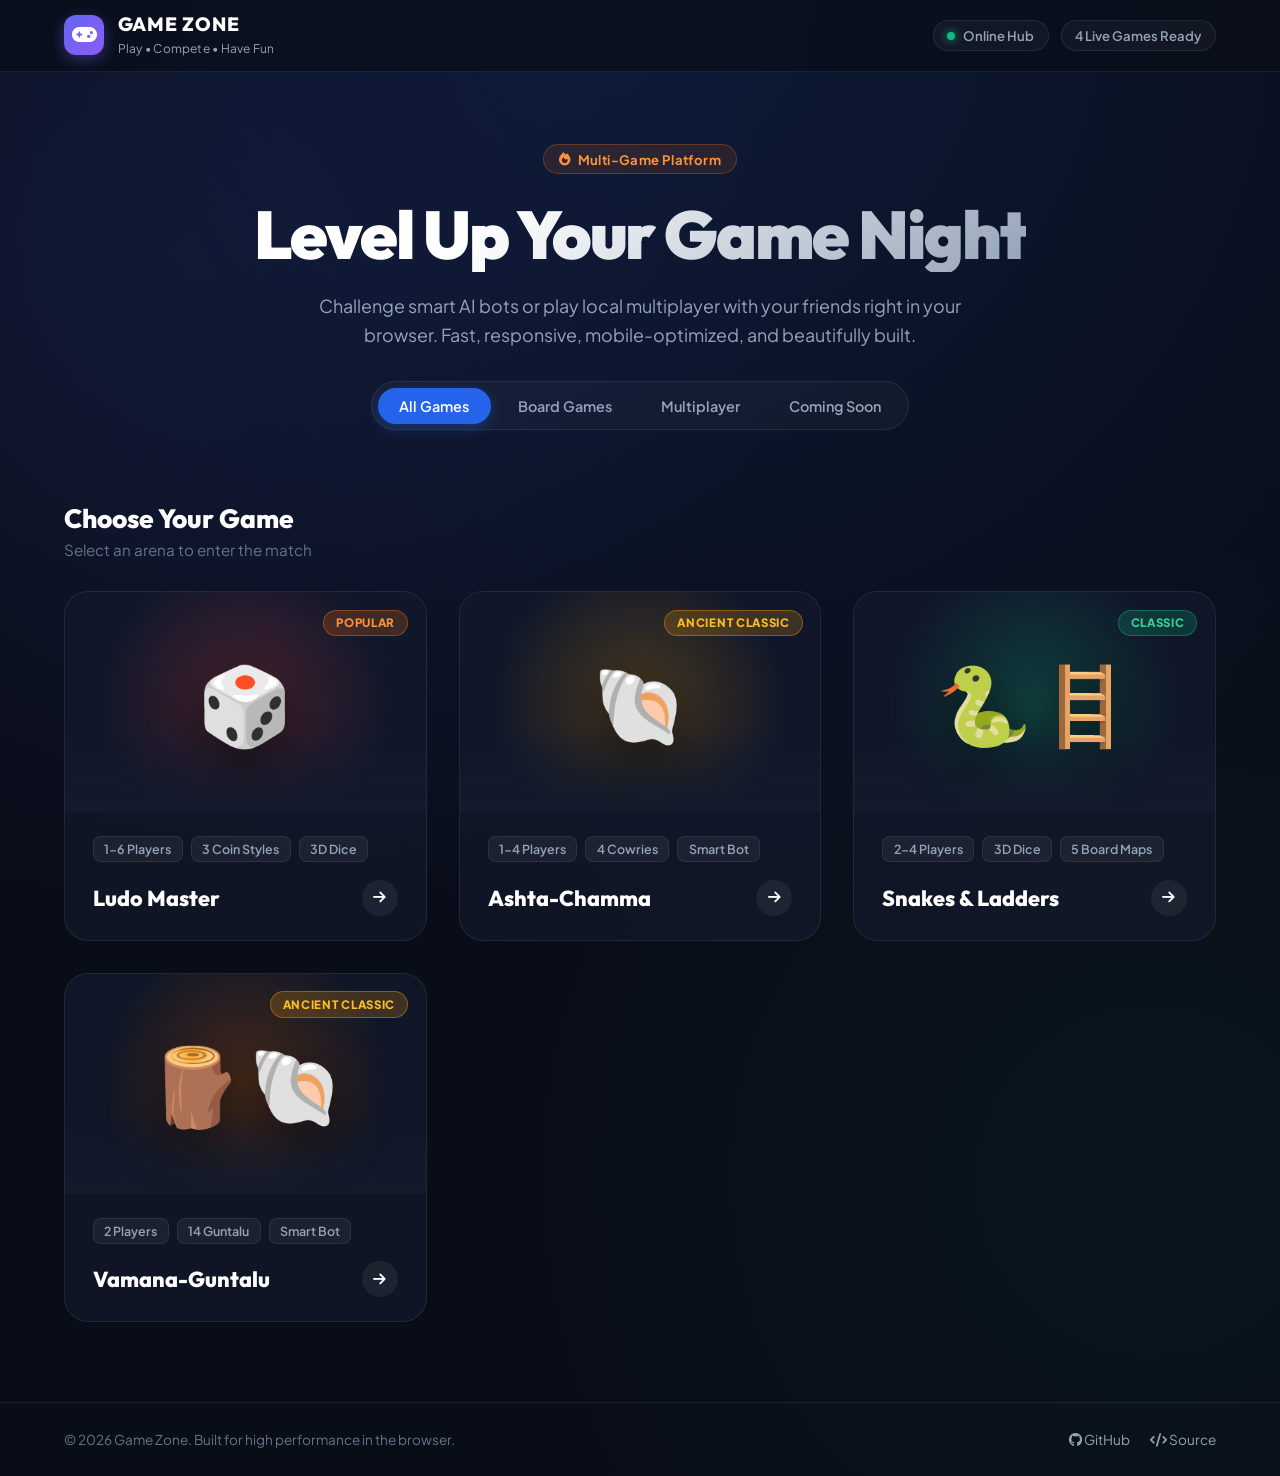
==== commit e8ac3f64: "Vamana-Guntalu game added" ====
--- a/index.html
+++ b/index.html
@@ -249,7 +249,7 @@
 
     .games-grid {
       display: grid;
-      grid-template-columns: repeat(auto-fit, minmax(320px, 1fr));
+      grid-template-columns: repeat(auto-fit, minmax(300px, 1fr));
       gap: 2rem;
     }
 
@@ -276,7 +276,6 @@
       box-shadow: 0 20px 40px -15px rgba(0, 0, 0, 0.6), 0 0 25px -5px var(--card-glow, rgba(99, 102, 241, 0.3));
     }
 
-    /* Top Badge */
     .card-badge {
       position: absolute;
       top: 1.1rem;
@@ -297,18 +296,17 @@
     }
 
     .badge-ancient {
+      background: rgba(245, 158, 11, 0.2);
+      border: 1px solid rgba(245, 158, 11, 0.4);
+      color: #fbbf24;
+    }
+
+    .badge-classic {
       background: rgba(16, 185, 129, 0.2);
       border: 1px solid rgba(16, 185, 129, 0.4);
       color: #34d399;
     }
 
-    .badge-classic {
-      background: rgba(234, 179, 8, 0.2);
-      border: 1px solid rgba(234, 179, 8, 0.4);
-      color: #facc15;
-    }
-
-    /* Art Showcase */
     .card-art {
       height: 220px;
       display: flex;
@@ -327,17 +325,20 @@
     }
 
     .art-visual {
-      font-size: 5rem;
+      font-size: 4.8rem;
       filter: drop-shadow(0 15px 25px rgba(0, 0, 0, 0.5));
       transition: transform 0.4s ease;
       z-index: 2;
+      display: flex;
+      align-items: center;
+      justify-content: center;
+      gap: 0.35rem;
     }
 
     .game-card:hover .art-visual {
-      transform: scale(1.1) rotate(4deg);
-    }
-
-    /* Card Details */
+      transform: scale(1.1) rotate(3deg);
+    }
+
     .card-content {
       padding: 1.5rem 1.75rem;
       display: flex;
@@ -408,6 +409,11 @@
     .card-snakes {
       --card-glow: rgba(16, 185, 129, 0.35);
       --art-bg: radial-gradient(circle at center, rgba(16, 185, 129, 0.25) 0%, rgba(15, 23, 42, 0.4) 70%);
+    }
+
+    .card-vamana-guntalu {
+      --card-glow: rgba(217, 119, 6, 0.4);
+      --art-bg: radial-gradient(circle at center, rgba(180, 83, 9, 0.35) 0%, rgba(15, 23, 42, 0.5) 70%);
     }
 
     /* ==========================================================================
@@ -478,7 +484,7 @@
         <span class="status-dot"></span> Online Hub
       </span>
       <span class="status-pill">
-        3 Live Games Ready
+        4 Live Games Ready
       </span>
     </div>
   </header>
@@ -558,19 +564,43 @@
       <a href="games/Snakes-and-Ladders/Snakes-and-Ladders.html" class="game-card card-snakes" data-category="board multiplayer">
         <span class="card-badge badge-classic">Classic</span>
         <div class="card-art">
-          <div class="art-visual" style="display:flex; align-items:center; gap:0.5rem;">
+          <div class="art-visual">
             <span>🐍</span>
             <span>🪜</span>
           </div>
         </div>
         <div class="card-content">
           <div class="card-pills">
-            <span class="meta-pill">1-4 Players</span>
-            <span class="meta-pill">Dice Roll</span>
-            <span class="meta-pill">Quick Play</span>
+            <span class="meta-pill">2-4 Players</span>
+            <span class="meta-pill">3D Dice</span>
+            <span class="meta-pill">5 Board Maps</span>
           </div>
           <div class="card-title-row">
             <h4 class="card-title">Snakes &amp; Ladders</h4>
+            <div class="play-arrow">
+              <i class="fa-solid fa-arrow-right"></i>
+            </div>
+          </div>
+        </div>
+      </a>
+
+      <!-- 4. VAMANA-GUNTALU -->
+      <a href="games/Vamana-Guntalu/Vamana-Guntalu.html" class="game-card card-vamana-guntalu" data-category="board multiplayer">
+        <span class="card-badge badge-ancient">Ancient Classic</span>
+        <div class="card-art">
+          <div class="art-visual">
+            <span>🪵</span>
+            <span>🐚</span>
+          </div>
+        </div>
+        <div class="card-content">
+          <div class="card-pills">
+            <span class="meta-pill">2 Players</span>
+            <span class="meta-pill">14 Guntalu</span>
+            <span class="meta-pill">Smart Bot</span>
+          </div>
+          <div class="card-title-row">
+            <h4 class="card-title">Vamana-Guntalu</h4>
             <div class="play-arrow">
               <i class="fa-solid fa-arrow-right"></i>
             </div>
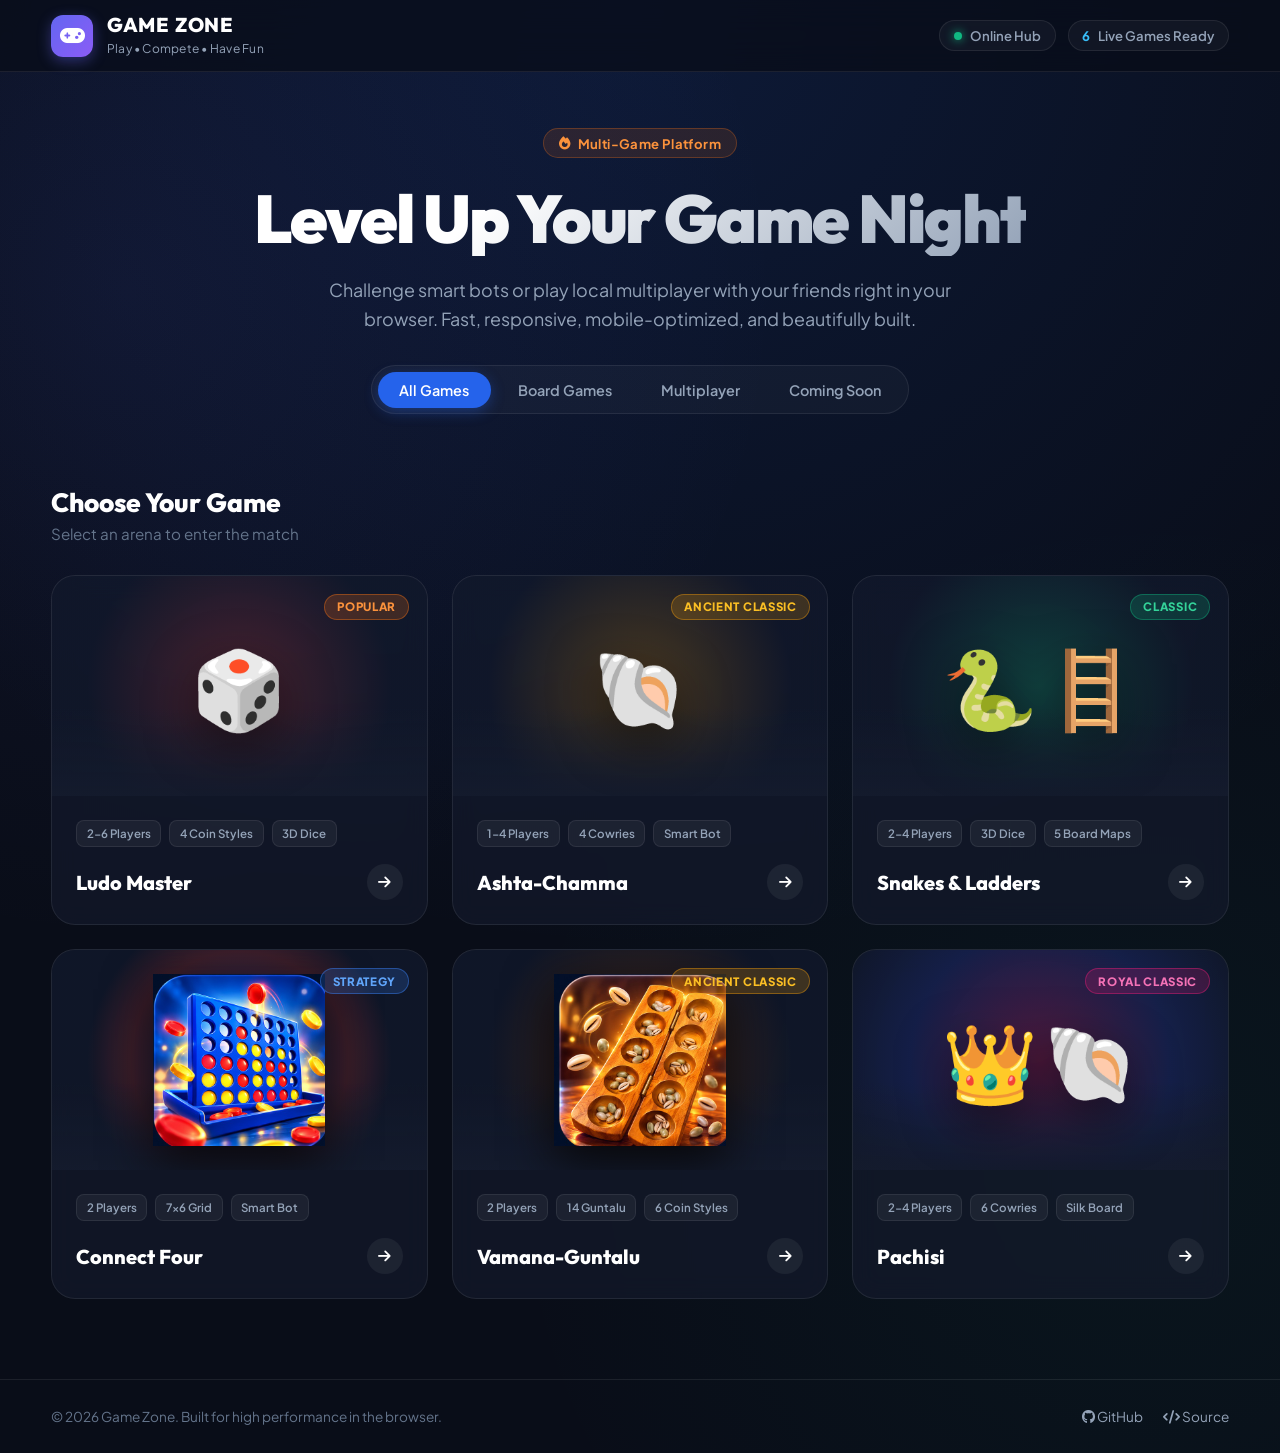
==== commit b4480abc: "New games has been added and updated the existing ones" ====
--- a/index.html
+++ b/index.html
@@ -2,10 +2,11 @@
 <html lang="en">
 <head>
   <meta charset="UTF-8" />
-  <meta name="viewport" content="width=device-width, initial-scale=1.0" />
+  <!-- Perfect mobile scaling -->
+  <meta name="viewport" content="width=device-width, initial-scale=1.0, maximum-scale=1.0, user-scalable=no" />
   <title>Game Zone - Modern Web Games</title>
   
-  <!-- Fonts -->
+  <!-- Google Fonts -->
   <link rel="preconnect" href="https://fonts.googleapis.com">
   <link rel="preconnect" href="https://fonts.gstatic.com" crossorigin>
   <link href="https://fonts.googleapis.com/css2?family=Outfit:wght@400;500;600;700;800;900&family=Plus+Jakarta+Sans:wght@400;500;600;700&display=swap" rel="stylesheet">
@@ -14,45 +15,30 @@
   <link rel="stylesheet" href="https://cdnjs.cloudflare.com/ajax/libs/font-awesome/6.5.1/css/all.min.css" integrity="sha512-DTOQO9RWCH3ppGqcWaEA1BIZOC6xxalwEsw9c2QQeAIftl+Vegovlnee1c9QX4TctnWMn13TZye+giMm8e2LwA==" crossorigin="anonymous" referrerpolicy="no-referrer" />
 
   <style>
-    /* ==========================================================================
-       DESIGN SYSTEM & RESETS
-       ========================================================================== */
     :root {
       --bg-space: #090d18;
       --bg-card: rgba(20, 27, 45, 0.65);
       --bg-card-hover: rgba(30, 41, 69, 0.85);
       --border-glass: rgba(255, 255, 255, 0.08);
       --border-hover: rgba(99, 102, 241, 0.4);
-
       --text-main: #f8fafc;
       --text-muted: #94a3b8;
       --text-dim: #64748b;
-
       --primary-blue: #2563eb;
       --primary-blue-glow: rgba(37, 99, 235, 0.35);
-
       --font-display: 'Outfit', sans-serif;
       --font-body: 'Plus Jakarta Sans', sans-serif;
-
       --radius-xl: 24px;
       --radius-lg: 16px;
       --radius-md: 12px;
       --radius-sm: 8px;
     }
 
-    * {
-      margin: 0;
-      padding: 0;
-      box-sizing: border-box;
-      -webkit-font-smoothing: antialiased;
-    }
+    * { margin: 0; padding: 0; box-sizing: border-box; -webkit-font-smoothing: antialiased; -webkit-tap-highlight-color: transparent; }
 
     body {
       background-color: var(--bg-space);
-      background-image: 
-        radial-gradient(circle at 50% 0%, rgba(37, 99, 235, 0.15) 0%, transparent 60%),
-        radial-gradient(circle at 10% 20%, rgba(99, 102, 241, 0.08) 0%, transparent 40%),
-        radial-gradient(circle at 90% 80%, rgba(16, 185, 129, 0.05) 0%, transparent 40%);
+      background-image: radial-gradient(circle at 50% 0%, rgba(37, 99, 235, 0.15) 0%, transparent 60%), radial-gradient(circle at 10% 20%, rgba(99, 102, 241, 0.08) 0%, transparent 40%), radial-gradient(circle at 90% 80%, rgba(16, 185, 129, 0.05) 0%, transparent 40%);
       color: var(--text-main);
       font-family: var(--font-body);
       min-height: 100vh;
@@ -61,456 +47,134 @@
       overflow-x: hidden;
     }
 
+    /* NAV */
+    .site-nav { height: 72px; display: flex; align-items: center; justify-content: space-between; padding: 0 clamp(1rem, 4vw, 4rem); background: rgba(9, 13, 24, 0.75); backdrop-filter: blur(16px); border-bottom: 1px solid var(--border-glass); position: sticky; top: 0; z-index: 50; }
+    .brand-group { display: flex; align-items: center; gap: 0.85rem; text-decoration: none; }
+    .brand-icon { width: 42px; height: 42px; border-radius: var(--radius-md); background: linear-gradient(135deg, #6366f1, #8b5cf6); display: flex; align-items: center; justify-content: center; color: #fff; font-size: 1.25rem; box-shadow: 0 4px 14px rgba(99, 102, 241, 0.4); }
+    .brand-text h1 { font-family: var(--font-display); font-size: 1.25rem; font-weight: 800; letter-spacing: 0.04em; color: #fff; line-height: 1.1; }
+    .brand-text span { font-size: 0.75rem; color: var(--text-muted); letter-spacing: 0.02em; }
+    .nav-status-group { display: flex; align-items: center; gap: 0.75rem; }
+    .status-pill { font-size: 0.82rem; font-weight: 600; padding: 0.35rem 0.85rem; border-radius: 999px; background: rgba(255, 255, 255, 0.04); border: 1px solid var(--border-glass); color: var(--text-muted); display: inline-flex; align-items: center; gap: 0.5rem; }
+    .status-dot { width: 8px; height: 8px; border-radius: 50%; background: #10b981; box-shadow: 0 0 10px #10b981; }
+    .live-counter-pill strong { color: #38bdf8; }
+
+    /* HERO */
+    .hero-section { text-align: center; padding: 3.5rem 1rem 2.5rem; max-width: 900px; margin: 0 auto; display: flex; flex-direction: column; align-items: center; }
+    .platform-badge { display: inline-flex; align-items: center; gap: 0.45rem; background: rgba(249, 115, 22, 0.12); border: 1px solid rgba(249, 115, 22, 0.28); color: #fb923c; padding: 0.35rem 0.95rem; border-radius: 999px; font-size: 0.82rem; font-weight: 700; letter-spacing: 0.03em; margin-bottom: 1.5rem; }
+    .hero-title { font-family: var(--font-display); font-size: clamp(2rem, 5.5vw, 4.2rem); font-weight: 900; line-height: 1.1; letter-spacing: -0.03em; margin-bottom: 1.25rem; background: linear-gradient(135deg, #ffffff 30%, #94a3b8 100%); background-clip: text; -webkit-background-clip: text; -webkit-text-fill-color: transparent; }
+    .hero-desc { font-size: clamp(0.9rem, 1.8vw, 1.12rem); color: var(--text-muted); line-height: 1.6; max-width: 680px; margin-bottom: 2rem; }
+    .filter-tabs { display: inline-flex; background: rgba(255, 255, 255, 0.03); padding: 0.35rem; border-radius: 999px; border: 1px solid var(--border-glass); gap: 0.35rem; flex-wrap: wrap; justify-content: center; }
+    .tab-btn { background: transparent; border: none; color: var(--text-muted); font-family: var(--font-body); font-size: 0.9rem; font-weight: 600; padding: 0.55rem 1.35rem; border-radius: 999px; cursor: pointer; transition: all 0.25s ease; }
+    .tab-btn:hover { color: #fff; }
+    .tab-btn.active { background: var(--primary-blue); color: #fff; box-shadow: 0 4px 14px var(--primary-blue-glow); }
+
+    /* GAMES GRID */
+    .games-section { max-width: 1400px; margin: 0 auto; padding: 2rem clamp(1rem, 4vw, 4rem) 5rem; width: 100%; }
+    .section-header { margin-bottom: 2rem; }
+    .section-title { font-family: var(--font-display); font-size: 1.65rem; font-weight: 800; color: #fff; margin-bottom: 0.3rem; }
+    .section-sub { color: var(--text-dim); font-size: 0.95rem; }
+    .games-grid { display: grid; grid-template-columns: repeat(auto-fit, minmax(280px, 1fr)); gap: 1.5rem; }
+
+    /* GAME CARDS */
+    .game-card { position: relative; background: var(--bg-card); border: 1px solid var(--border-glass); border-radius: var(--radius-xl); overflow: hidden; display: flex; flex-direction: column; text-decoration: none; transition: all 0.3s cubic-bezier(0.16, 1, 0.3, 1); backdrop-filter: blur(12px); }
+    .game-card:hover { transform: translateY(-6px); background: var(--bg-card-hover); border-color: var(--border-hover); box-shadow: 0 20px 40px -15px rgba(0, 0, 0, 0.6), 0 0 25px -5px var(--card-glow, rgba(99, 102, 241, 0.3)); }
+    .card-badge { position: absolute; top: 1.1rem; right: 1.1rem; font-size: 0.72rem; font-weight: 800; letter-spacing: 0.06em; text-transform: uppercase; padding: 0.3rem 0.75rem; border-radius: 999px; z-index: 20; }
+    .badge-popular { background: rgba(249, 115, 22, 0.2); border: 1px solid rgba(249, 115, 22, 0.4); color: #fb923c; }
+    .badge-ancient { background: rgba(245, 158, 11, 0.2); border: 1px solid rgba(245, 158, 11, 0.4); color: #fbbf24; }
+    .badge-classic { background: rgba(16, 185, 129, 0.2); border: 1px solid rgba(16, 185, 129, 0.4); color: #34d399; }
+    .badge-royal { background: rgba(225, 29, 116, 0.2); border: 1px solid rgba(225, 29, 116, 0.45); color: #f472b6; }
+    .badge-strategy { background: rgba(59, 130, 246, 0.2); border: 1px solid rgba(59, 130, 246, 0.45); color: #60a5fa; }
+
+    .card-art { height: 220px; display: flex; align-items: center; justify-content: center; position: relative; background: var(--art-bg); overflow: hidden; }
+    .card-art::after { content: ''; position: absolute; inset: 0; background: linear-gradient(to bottom, transparent 60%, rgba(20, 27, 45, 0.95)); z-index: 2; }
+    
+    .art-visual { font-size: 4.8rem; filter: drop-shadow(0 15px 25px rgba(0, 0, 0, 0.5)); transition: transform 0.4s ease; z-index: 3; display: flex; align-items: center; justify-content: center; gap: 0.35rem; }
+    .game-card:hover .art-visual { transform: scale(1.1) rotate(3deg); }
+    
+    /* IMAGES */
+    .art-visual-img { width: 100%; height: 100%; padding: 1.5rem; object-fit: contain; position: absolute; inset: 0; margin: auto; z-index: 10; transition: transform 0.4s ease; filter: drop-shadow(0 15px 25px rgba(0, 0, 0, 0.8)); }
+    .game-card:hover .art-visual-img { transform: scale(1.12) rotate(2deg); }
+
+    .card-content { padding: 1.5rem; display: flex; flex-direction: column; gap: 1.1rem; flex: 1; position: relative; z-index: 10; }
+    .card-pills { display: flex; align-items: center; gap: 0.5rem; flex-wrap: wrap; }
+    .meta-pill { font-size: 0.72rem; font-weight: 600; color: var(--text-muted); background: rgba(255, 255, 255, 0.05); border: 1px solid var(--border-glass); padding: 0.3rem 0.6rem; border-radius: var(--radius-sm); }
+    .card-title-row { display: flex; align-items: center; justify-content: space-between; }
+    .card-title { font-family: var(--font-display); font-size: 1.25rem; font-weight: 800; color: #fff; }
+    .play-arrow { width: 36px; height: 36px; border-radius: 50%; background: rgba(255, 255, 255, 0.06); display: flex; align-items: center; justify-content: center; color: #fff; font-size: 0.9rem; transition: all 0.25s ease; }
+    .game-card:hover .play-arrow { background: var(--primary-blue); transform: translateX(4px); }
+
+    /* GRADIENTS */
+    .card-ludo { --card-glow: rgba(239, 68, 68, 0.35); --art-bg: radial-gradient(circle at center, rgba(239, 68, 68, 0.25) 0%, rgba(15, 23, 42, 0.4) 70%); }
+    .card-ashta { --card-glow: rgba(245, 158, 11, 0.35); --art-bg: radial-gradient(circle at center, rgba(245, 158, 11, 0.25) 0%, rgba(15, 23, 42, 0.4) 70%); }
+    .card-snakes { --card-glow: rgba(16, 185, 129, 0.35); --art-bg: radial-gradient(circle at center, rgba(16, 185, 129, 0.25) 0%, rgba(15, 23, 42, 0.4) 70%); }
+    .card-connect-four { --card-glow: rgba(59, 130, 246, 0.45); --art-bg: radial-gradient(circle at center, rgba(37, 99, 235, 0.35) 0%, rgba(239, 68, 68, 0.2) 50%, rgba(15, 23, 42, 0.5) 70%); }
+    .card-vamana-guntalu { --card-glow: rgba(217, 119, 6, 0.4); --art-bg: radial-gradient(circle at center, rgba(180, 83, 9, 0.35) 0%, rgba(15, 23, 42, 0.5) 70%); }
+    .card-pachisi { --card-glow: rgba(225, 29, 116, 0.45); --art-bg: radial-gradient(circle at center, rgba(225, 29, 116, 0.3) 0%, rgba(29, 43, 123, 0.4) 60%, rgba(15, 23, 42, 0.6) 100%); }
+
+    /* COMING SOON */
+    .coming-soon-box { background: rgba(255, 255, 255, 0.03); border: 1px dashed var(--border-glass); border-radius: var(--radius-xl); padding: 4rem 2rem; text-align: center; display: flex; flex-direction: column; align-items: center; gap: 1rem; }
+    .coming-soon-box.hidden { display: none; }
+    .empty-icon { width: 64px; height: 64px; border-radius: 50%; background: rgba(99, 102, 241, 0.12); color: #818cf8; font-size: 1.8rem; display: flex; align-items: center; justify-content: center; }
+    .coming-soon-box h4 { font-family: var(--font-display); font-size: 1.3rem; font-weight: 800; color: #fff; }
+    .coming-soon-box p { color: var(--text-muted); font-size: 0.95rem; max-width: 480px; }
+
+    /* FOOTER */
+    .site-footer { margin-top: auto; border-top: 1px solid var(--border-glass); padding: 1.75rem clamp(1rem, 4vw, 4rem); display: flex; align-items: center; justify-content: space-between; color: var(--text-dim); font-size: 0.85rem; }
+    .footer-links { display: flex; gap: 1.25rem; }
+    .footer-links a { color: var(--text-muted); text-decoration: none; transition: color 0.2s; }
+    .footer-links a:hover { color: #fff; }
+
     /* ==========================================================================
-       NAVBAR
+       RESPONSIVE MOBILE STYLES - GUARANTEED 1 COLUMN FIT
        ========================================================================== */
-    .site-nav {
-      height: 72px;
-      display: flex;
-      align-items: center;
-      justify-content: space-between;
-      padding: 0 clamp(1.5rem, 5vw, 4rem);
-      background: rgba(9, 13, 24, 0.7);
-      backdrop-filter: blur(16px);
-      border-bottom: 1px solid var(--border-glass);
-      position: sticky;
-      top: 0;
-      z-index: 40;
-    }
-
-    .brand-group {
-      display: flex;
-      align-items: center;
-      gap: 0.85rem;
-      text-decoration: none;
-    }
-
-    .brand-icon {
-      width: 40px;
-      height: 40px;
-      border-radius: var(--radius-md);
-      background: linear-gradient(135deg, #6366f1, #8b5cf6);
-      display: flex;
-      align-items: center;
-      justify-content: center;
-      color: #fff;
-      font-size: 1.25rem;
-      box-shadow: 0 4px 14px rgba(99, 102, 241, 0.4);
-    }
-
-    .brand-text h1 {
-      font-family: var(--font-display);
-      font-size: 1.2rem;
-      font-weight: 800;
-      letter-spacing: 0.04em;
-      color: #fff;
-      line-height: 1.1;
-    }
-
-    .brand-text span {
-      font-size: 0.75rem;
-      color: var(--text-muted);
-      letter-spacing: 0.02em;
-    }
-
-    .nav-status-group {
-      display: flex;
-      align-items: center;
-      gap: 0.75rem;
-    }
-
-    .status-pill {
-      font-size: 0.82rem;
-      font-weight: 600;
-      padding: 0.35rem 0.85rem;
-      border-radius: 999px;
-      background: rgba(255, 255, 255, 0.04);
-      border: 1px solid var(--border-glass);
-      color: var(--text-muted);
-      display: inline-flex;
-      align-items: center;
-      gap: 0.5rem;
-    }
-
-    .status-dot {
-      width: 8px;
-      height: 8px;
-      border-radius: 50%;
-      background: #10b981;
-      box-shadow: 0 0 10px #10b981;
-    }
-
-    /* ==========================================================================
-       HERO SECTION
-       ========================================================================== */
-    .hero-section {
-      text-align: center;
-      padding: 4.5rem 1.5rem 2.5rem;
-      max-width: 900px;
-      margin: 0 auto;
-      display: flex;
-      flex-direction: column;
-      align-items: center;
-    }
-
-    .platform-badge {
-      display: inline-flex;
-      align-items: center;
-      gap: 0.45rem;
-      background: rgba(249, 115, 22, 0.12);
-      border: 1px solid rgba(249, 115, 22, 0.28);
-      color: #fb923c;
-      padding: 0.35rem 0.95rem;
-      border-radius: 999px;
-      font-size: 0.82rem;
-      font-weight: 700;
-      letter-spacing: 0.03em;
-      margin-bottom: 1.5rem;
-    }
-
-    .hero-title {
-      font-family: var(--font-display);
-      font-size: clamp(2.5rem, 5.5vw, 4.2rem);
-      font-weight: 900;
-      line-height: 1.1;
-      letter-spacing: -0.03em;
-      margin-bottom: 1.25rem;
-      background: linear-gradient(135deg, #ffffff 30%, #94a3b8 100%);
-      -webkit-background-clip: text;
-      -webkit-text-fill-color: transparent;
-    }
-
-    .hero-desc {
-      font-size: clamp(0.95rem, 1.8vw, 1.12rem);
-      color: var(--text-muted);
-      line-height: 1.6;
-      max-width: 680px;
-      margin-bottom: 2rem;
-    }
-
-    .filter-tabs {
-      display: inline-flex;
-      background: rgba(255, 255, 255, 0.03);
-      padding: 0.35rem;
-      border-radius: 999px;
-      border: 1px solid var(--border-glass);
-      gap: 0.35rem;
-    }
-
-    .tab-btn {
-      background: transparent;
-      border: none;
-      color: var(--text-muted);
-      font-family: var(--font-body);
-      font-size: 0.9rem;
-      font-weight: 600;
-      padding: 0.55rem 1.35rem;
-      border-radius: 999px;
-      cursor: pointer;
-      transition: all 0.25s ease;
-    }
-
-    .tab-btn:hover {
-      color: #fff;
-    }
-
-    .tab-btn.active {
-      background: var(--primary-blue);
-      color: #fff;
-      box-shadow: 0 4px 14px var(--primary-blue-glow);
-    }
-
-    /* ==========================================================================
-       GAMES SECTION
-       ========================================================================== */
-    .games-section {
-      max-width: 1400px;
-      margin: 0 auto;
-      padding: 2rem clamp(1.5rem, 5vw, 4rem) 5rem;
-      width: 100%;
-    }
-
-    .section-header {
-      margin-bottom: 2rem;
-    }
-
-    .section-title {
-      font-family: var(--font-display);
-      font-size: 1.65rem;
-      font-weight: 800;
-      color: #fff;
-      margin-bottom: 0.3rem;
-    }
-
-    .section-sub {
-      color: var(--text-dim);
-      font-size: 0.95rem;
-    }
-
-    .games-grid {
-      display: grid;
-      grid-template-columns: repeat(auto-fit, minmax(300px, 1fr));
-      gap: 2rem;
-    }
-
-    /* ==========================================================================
-       GAME CARD
-       ========================================================================== */
-    .game-card {
-      position: relative;
-      background: var(--bg-card);
-      border: 1px solid var(--border-glass);
-      border-radius: var(--radius-xl);
-      overflow: hidden;
-      display: flex;
-      flex-direction: column;
-      text-decoration: none;
-      transition: all 0.3s cubic-bezier(0.16, 1, 0.3, 1);
-      backdrop-filter: blur(12px);
-    }
-
-    .game-card:hover {
-      transform: translateY(-6px);
-      background: var(--bg-card-hover);
-      border-color: var(--border-hover);
-      box-shadow: 0 20px 40px -15px rgba(0, 0, 0, 0.6), 0 0 25px -5px var(--card-glow, rgba(99, 102, 241, 0.3));
-    }
-
-    .card-badge {
-      position: absolute;
-      top: 1.1rem;
-      right: 1.1rem;
-      font-size: 0.72rem;
-      font-weight: 800;
-      letter-spacing: 0.06em;
-      text-transform: uppercase;
-      padding: 0.3rem 0.75rem;
-      border-radius: 999px;
-      z-index: 10;
-    }
-
-    .badge-popular {
-      background: rgba(249, 115, 22, 0.2);
-      border: 1px solid rgba(249, 115, 22, 0.4);
-      color: #fb923c;
-    }
-
-    .badge-ancient {
-      background: rgba(245, 158, 11, 0.2);
-      border: 1px solid rgba(245, 158, 11, 0.4);
-      color: #fbbf24;
-    }
-
-    .badge-classic {
-      background: rgba(16, 185, 129, 0.2);
-      border: 1px solid rgba(16, 185, 129, 0.4);
-      color: #34d399;
-    }
-
-    .card-art {
-      height: 220px;
-      display: flex;
-      align-items: center;
-      justify-content: center;
-      position: relative;
-      background: var(--art-bg);
-      overflow: hidden;
-    }
-
-    .card-art::after {
-      content: '';
-      position: absolute;
-      inset: 0;
-      background: linear-gradient(to bottom, transparent 60%, rgba(20, 27, 45, 0.95));
-    }
-
-    .art-visual {
-      font-size: 4.8rem;
-      filter: drop-shadow(0 15px 25px rgba(0, 0, 0, 0.5));
-      transition: transform 0.4s ease;
-      z-index: 2;
-      display: flex;
-      align-items: center;
-      justify-content: center;
-      gap: 0.35rem;
-    }
-
-    .game-card:hover .art-visual {
-      transform: scale(1.1) rotate(3deg);
-    }
-
-    .card-content {
-      padding: 1.5rem 1.75rem;
-      display: flex;
-      flex-direction: column;
-      gap: 1.1rem;
-      flex: 1;
-    }
-
-    .card-pills {
-      display: flex;
-      align-items: center;
-      gap: 0.5rem;
-      flex-wrap: wrap;
-    }
-
-    .meta-pill {
-      font-size: 0.78rem;
-      font-weight: 600;
-      color: var(--text-muted);
-      background: rgba(255, 255, 255, 0.05);
-      border: 1px solid var(--border-glass);
-      padding: 0.25rem 0.65rem;
-      border-radius: var(--radius-sm);
-    }
-
-    .card-title-row {
-      display: flex;
-      align-items: center;
-      justify-content: space-between;
-    }
-
-    .card-title {
-      font-family: var(--font-display);
-      font-size: 1.35rem;
-      font-weight: 800;
-      color: #fff;
-    }
-
-    .play-arrow {
-      width: 36px;
-      height: 36px;
-      border-radius: 50%;
-      background: rgba(255, 255, 255, 0.06);
-      display: flex;
-      align-items: center;
-      justify-content: center;
-      color: #fff;
-      font-size: 0.9rem;
-      transition: all 0.25s ease;
-    }
-
-    .game-card:hover .play-arrow {
-      background: var(--primary-blue);
-      transform: translateX(4px);
-    }
-
-    /* CARD THEMES */
-    .card-ludo {
-      --card-glow: rgba(239, 68, 68, 0.35);
-      --art-bg: radial-gradient(circle at center, rgba(239, 68, 68, 0.25) 0%, rgba(15, 23, 42, 0.4) 70%);
-    }
-
-    .card-ashta {
-      --card-glow: rgba(245, 158, 11, 0.35);
-      --art-bg: radial-gradient(circle at center, rgba(245, 158, 11, 0.25) 0%, rgba(15, 23, 42, 0.4) 70%);
-    }
-
-    .card-snakes {
-      --card-glow: rgba(16, 185, 129, 0.35);
-      --art-bg: radial-gradient(circle at center, rgba(16, 185, 129, 0.25) 0%, rgba(15, 23, 42, 0.4) 70%);
-    }
-
-    .card-vamana-guntalu {
-      --card-glow: rgba(217, 119, 6, 0.4);
-      --art-bg: radial-gradient(circle at center, rgba(180, 83, 9, 0.35) 0%, rgba(15, 23, 42, 0.5) 70%);
-    }
-
-    /* ==========================================================================
-       FOOTER
-       ========================================================================== */
-    .site-footer {
-      margin-top: auto;
-      border-top: 1px solid var(--border-glass);
-      padding: 1.75rem clamp(1.5rem, 5vw, 4rem);
-      display: flex;
-      align-items: center;
-      justify-content: space-between;
-      color: var(--text-dim);
-      font-size: 0.85rem;
-    }
-
-    .footer-links {
-      display: flex;
-      gap: 1.25rem;
-    }
-
-    .footer-links a {
-      color: var(--text-muted);
-      text-decoration: none;
-      transition: color 0.2s;
-    }
-
-    .footer-links a:hover {
-      color: #fff;
-    }
-
     @media (max-width: 768px) {
-      .hero-section {
-        padding-top: 3rem;
+      .games-section { padding: 1rem 1rem 3rem; }
+      .games-grid {
+        grid-template-columns: 1fr; /* Forces 1 exact column on phones */
+        gap: 1rem;
       }
-      .filter-tabs {
-        flex-wrap: wrap;
-        border-radius: var(--radius-md);
-      }
-      .tab-btn {
-        flex: 1 1 40%;
-        text-align: center;
-      }
-      .site-footer {
-        flex-direction: column;
-        gap: 1rem;
-        text-align: center;
-      }
+      .hero-section { padding-top: 2rem; padding-bottom: 1.5rem; }
+      .hero-title { font-size: 2.2rem; }
+      .filter-tabs { flex-direction: row; border-radius: var(--radius-md); }
+      .tab-btn { flex: 1 1 40%; text-align: center; }
+      .site-footer { flex-direction: column; gap: 1rem; text-align: center; }
+      .live-counter-pill { display: none; }
     }
   </style>
 </head>
 <body>
 
-  <!-- NAVIGATION -->
+  <!-- NAVIGATION BAR -->
   <header class="site-nav">
     <a href="index.html" class="brand-group">
-      <div class="brand-icon">
-        <i class="fa-solid fa-gamepad"></i>
-      </div>
+      <div class="brand-icon"><i class="fa-solid fa-gamepad"></i></div>
       <div class="brand-text">
         <h1>GAME ZONE</h1>
         <span>Play • Compete • Have Fun</span>
       </div>
     </a>
-
     <div class="nav-status-group">
-      <span class="status-pill">
-        <span class="status-dot"></span> Online Hub
-      </span>
-      <span class="status-pill">
-        4 Live Games Ready
-      </span>
+      <span class="status-pill"><span class="status-dot"></span> Online Hub</span>
+      <span class="status-pill live-counter-pill"><strong id="live-games-count">6</strong> Live Games Ready</span>
     </div>
   </header>
 
-  <!-- MAIN HERO -->
+  <!-- MAIN HERO SECTION -->
   <section class="hero-section">
-    <div class="platform-badge">
-      <i class="fa-solid fa-fire"></i> Multi-Game Platform
-    </div>
-
+    <div class="platform-badge"><i class="fa-solid fa-fire"></i> Multi-Game Platform</div>
     <h2 class="hero-title">Level Up Your Game Night</h2>
-
-    <p class="hero-desc">
-      Challenge smart AI bots or play local multiplayer with your friends right in your browser. Fast, responsive, mobile-optimized, and beautifully built.
-    </p>
-
+    <p class="hero-desc">Challenge smart bots or play local multiplayer with your friends right in your browser. Fast, responsive, mobile-optimized, and beautifully built.</p>
+    
     <!-- FILTER TABS -->
     <div class="filter-tabs">
-      <button class="tab-btn active" data-filter="all">All Games</button>
-      <button class="tab-btn" data-filter="board">Board Games</button>
-      <button class="tab-btn" data-filter="multiplayer">Multiplayer</button>
-      <button class="tab-btn" data-filter="soon">Coming Soon</button>
+      <button type="button" class="tab-btn active" data-filter="all">All Games</button>
+      <button type="button" class="tab-btn" data-filter="board">Board Games</button>
+      <button type="button" class="tab-btn" data-filter="multiplayer">Multiplayer</button>
+      <button type="button" class="tab-btn" data-filter="soon">Coming Soon</button>
     </div>
   </section>
 
-  <!-- GAMES SHOWCASE -->
+  <!-- GAMES SHOWCASE ARENA -->
   <main class="games-section">
     <div class="section-header">
       <h3 class="section-title">Choose Your Game</h3>
@@ -521,20 +185,14 @@
       <!-- 1. LUDO MASTER -->
       <a href="games/Ludo/Ludo.html" class="game-card card-ludo" data-category="board multiplayer">
         <span class="card-badge badge-popular">Popular</span>
-        <div class="card-art">
-          <span class="art-visual">🎲</span>
-        </div>
-        <div class="card-content">
-          <div class="card-pills">
-            <span class="meta-pill">1-6 Players</span>
-            <span class="meta-pill">3 Coin Styles</span>
-            <span class="meta-pill">3D Dice</span>
+        <div class="card-art"><span class="art-visual">🎲</span></div>
+        <div class="card-content">
+          <div class="card-pills">
+            <span class="meta-pill">2-6 Players</span><span class="meta-pill">4 Coin Styles</span><span class="meta-pill">3D Dice</span>
           </div>
           <div class="card-title-row">
             <h4 class="card-title">Ludo Master</h4>
-            <div class="play-arrow">
-              <i class="fa-solid fa-arrow-right"></i>
-            </div>
+            <div class="play-arrow"><i class="fa-solid fa-arrow-right"></i></div>
           </div>
         </div>
       </a>
@@ -542,20 +200,14 @@
       <!-- 2. ASHTA-CHAMMA -->
       <a href="games/Ashta-Chamma/Ashta-Chamma.html" class="game-card card-ashta" data-category="board multiplayer">
         <span class="card-badge badge-ancient">Ancient Classic</span>
-        <div class="card-art">
-          <span class="art-visual">🐚</span>
-        </div>
-        <div class="card-content">
-          <div class="card-pills">
-            <span class="meta-pill">1-4 Players</span>
-            <span class="meta-pill">4 Cowries</span>
-            <span class="meta-pill">Smart Bot</span>
+        <div class="card-art"><span class="art-visual">🐚</span></div>
+        <div class="card-content">
+          <div class="card-pills">
+            <span class="meta-pill">1-4 Players</span><span class="meta-pill">4 Cowries</span><span class="meta-pill">Smart Bot</span>
           </div>
           <div class="card-title-row">
             <h4 class="card-title">Ashta-Chamma</h4>
-            <div class="play-arrow">
-              <i class="fa-solid fa-arrow-right"></i>
-            </div>
+            <div class="play-arrow"><i class="fa-solid fa-arrow-right"></i></div>
           </div>
         </div>
       </a>
@@ -563,50 +215,75 @@
       <!-- 3. SNAKES & LADDERS -->
       <a href="games/Snakes-and-Ladders/Snakes-and-Ladders.html" class="game-card card-snakes" data-category="board multiplayer">
         <span class="card-badge badge-classic">Classic</span>
+        <div class="card-art"><div class="art-visual"><span>🐍</span><span>🪜</span></div></div>
+        <div class="card-content">
+          <div class="card-pills">
+            <span class="meta-pill">2-4 Players</span><span class="meta-pill">3D Dice</span><span class="meta-pill">5 Board Maps</span>
+          </div>
+          <div class="card-title-row">
+            <h4 class="card-title">Snakes &amp; Ladders</h4>
+            <div class="play-arrow"><i class="fa-solid fa-arrow-right"></i></div>
+          </div>
+        </div>
+      </a>
+
+      <!-- 4. CONNECT FOUR -->
+      <a href="games/Connect-Four/Connect-Four.html" class="game-card card-connect-four" data-category="board multiplayer">
+        <span class="card-badge badge-strategy">Strategy</span>
         <div class="card-art">
-          <div class="art-visual">
-            <span>🐍</span>
-            <span>🪜</span>
-          </div>
-        </div>
-        <div class="card-content">
-          <div class="card-pills">
-            <span class="meta-pill">2-4 Players</span>
-            <span class="meta-pill">3D Dice</span>
-            <span class="meta-pill">5 Board Maps</span>
-          </div>
-          <div class="card-title-row">
-            <h4 class="card-title">Snakes &amp; Ladders</h4>
-            <div class="play-arrow">
-              <i class="fa-solid fa-arrow-right"></i>
-            </div>
-          </div>
-        </div>
-      </a>
-
-      <!-- 4. VAMANA-GUNTALU -->
+          <!-- Updated Path using renamed file -->
+          <img src="./assets/image/connect-four.jpg" alt="Connect Four Icon" class="art-visual-img">
+        </div>
+        <div class="card-content">
+          <div class="card-pills">
+            <span class="meta-pill">2 Players</span><span class="meta-pill">7x6 Grid</span><span class="meta-pill">Smart Bot</span>
+          </div>
+          <div class="card-title-row">
+            <h4 class="card-title">Connect Four</h4>
+            <div class="play-arrow"><i class="fa-solid fa-arrow-right"></i></div>
+          </div>
+        </div>
+      </a>
+
+      <!-- 5. VAMANA-GUNTALU -->
       <a href="games/Vamana-Guntalu/Vamana-Guntalu.html" class="game-card card-vamana-guntalu" data-category="board multiplayer">
         <span class="card-badge badge-ancient">Ancient Classic</span>
         <div class="card-art">
-          <div class="art-visual">
-            <span>🪵</span>
-            <span>🐚</span>
-          </div>
-        </div>
-        <div class="card-content">
-          <div class="card-pills">
-            <span class="meta-pill">2 Players</span>
-            <span class="meta-pill">14 Guntalu</span>
-            <span class="meta-pill">Smart Bot</span>
+          <!-- Updated Path using renamed file -->
+          <img src="./assets/image/vamana.jpg" alt="Vamana-Guntalu Icon" class="art-visual-img">
+        </div>
+        <div class="card-content">
+          <div class="card-pills">
+            <span class="meta-pill">2 Players</span><span class="meta-pill">14 Guntalu</span><span class="meta-pill">6 Coin Styles</span>
           </div>
           <div class="card-title-row">
             <h4 class="card-title">Vamana-Guntalu</h4>
-            <div class="play-arrow">
-              <i class="fa-solid fa-arrow-right"></i>
-            </div>
-          </div>
-        </div>
-      </a>
+            <div class="play-arrow"><i class="fa-solid fa-arrow-right"></i></div>
+          </div>
+        </div>
+      </a>
+
+      <!-- 6. PACHISI -->
+      <a href="games/Pachisi/Pachisi.html" class="game-card card-pachisi" data-category="board multiplayer">
+        <span class="card-badge badge-royal">Royal Classic</span>
+        <div class="card-art"><div class="art-visual"><span>👑</span><span>🐚</span></div></div>
+        <div class="card-content">
+          <div class="card-pills">
+            <span class="meta-pill">2-4 Players</span><span class="meta-pill">6 Cowries</span><span class="meta-pill">Silk Board</span>
+          </div>
+          <div class="card-title-row">
+            <h4 class="card-title">Pachisi</h4>
+            <div class="play-arrow"><i class="fa-solid fa-arrow-right"></i></div>
+          </div>
+        </div>
+      </a>
+    </div>
+
+    <!-- COMING SOON PLACEHOLDER -->
+    <div id="coming-soon-placeholder" class="coming-soon-box hidden">
+      <div class="empty-icon"><i class="fa-solid fa-sparkles"></i></div>
+      <h4>More Arenas In Development</h4>
+      <p>Chess, Carrom, and Card Battlers are currently being forged for Game Zone.</p>
     </div>
   </main>
 
@@ -619,33 +296,33 @@
     </div>
   </footer>
 
-  <!-- SCRIPT FOR TABS FILTERING -->
+  <!-- TABS FILTERING SCRIPT -->
   <script>
     document.addEventListener('DOMContentLoaded', () => {
       const tabs = document.querySelectorAll('.tab-btn');
       const cards = document.querySelectorAll('.game-card');
+      const comingSoonBox = document.getElementById('coming-soon-placeholder');
 
       tabs.forEach(tab => {
         tab.addEventListener('click', () => {
           tabs.forEach(t => t.classList.remove('active'));
           tab.classList.add('active');
-
           const filter = tab.dataset.filter;
 
-          cards.forEach(card => {
-            if (filter === 'all') {
-              card.style.display = 'flex';
-            } else if (filter === 'soon') {
-              card.style.display = 'none';
-            } else {
-              const categories = card.dataset.category || '';
-              if (categories.includes(filter)) {
+          if (filter === 'soon') {
+            cards.forEach(card => card.style.display = 'none');
+            comingSoonBox.classList.remove('hidden');
+          } else {
+            comingSoonBox.classList.add('hidden');
+            cards.forEach(card => {
+              if (filter === 'all') {
                 card.style.display = 'flex';
               } else {
-                card.style.display = 'none';
+                const categories = card.dataset.category || '';
+                card.style.display = categories.includes(filter) ? 'flex' : 'none';
               }
-            }
-          });
+            });
+          }
         });
       });
     });
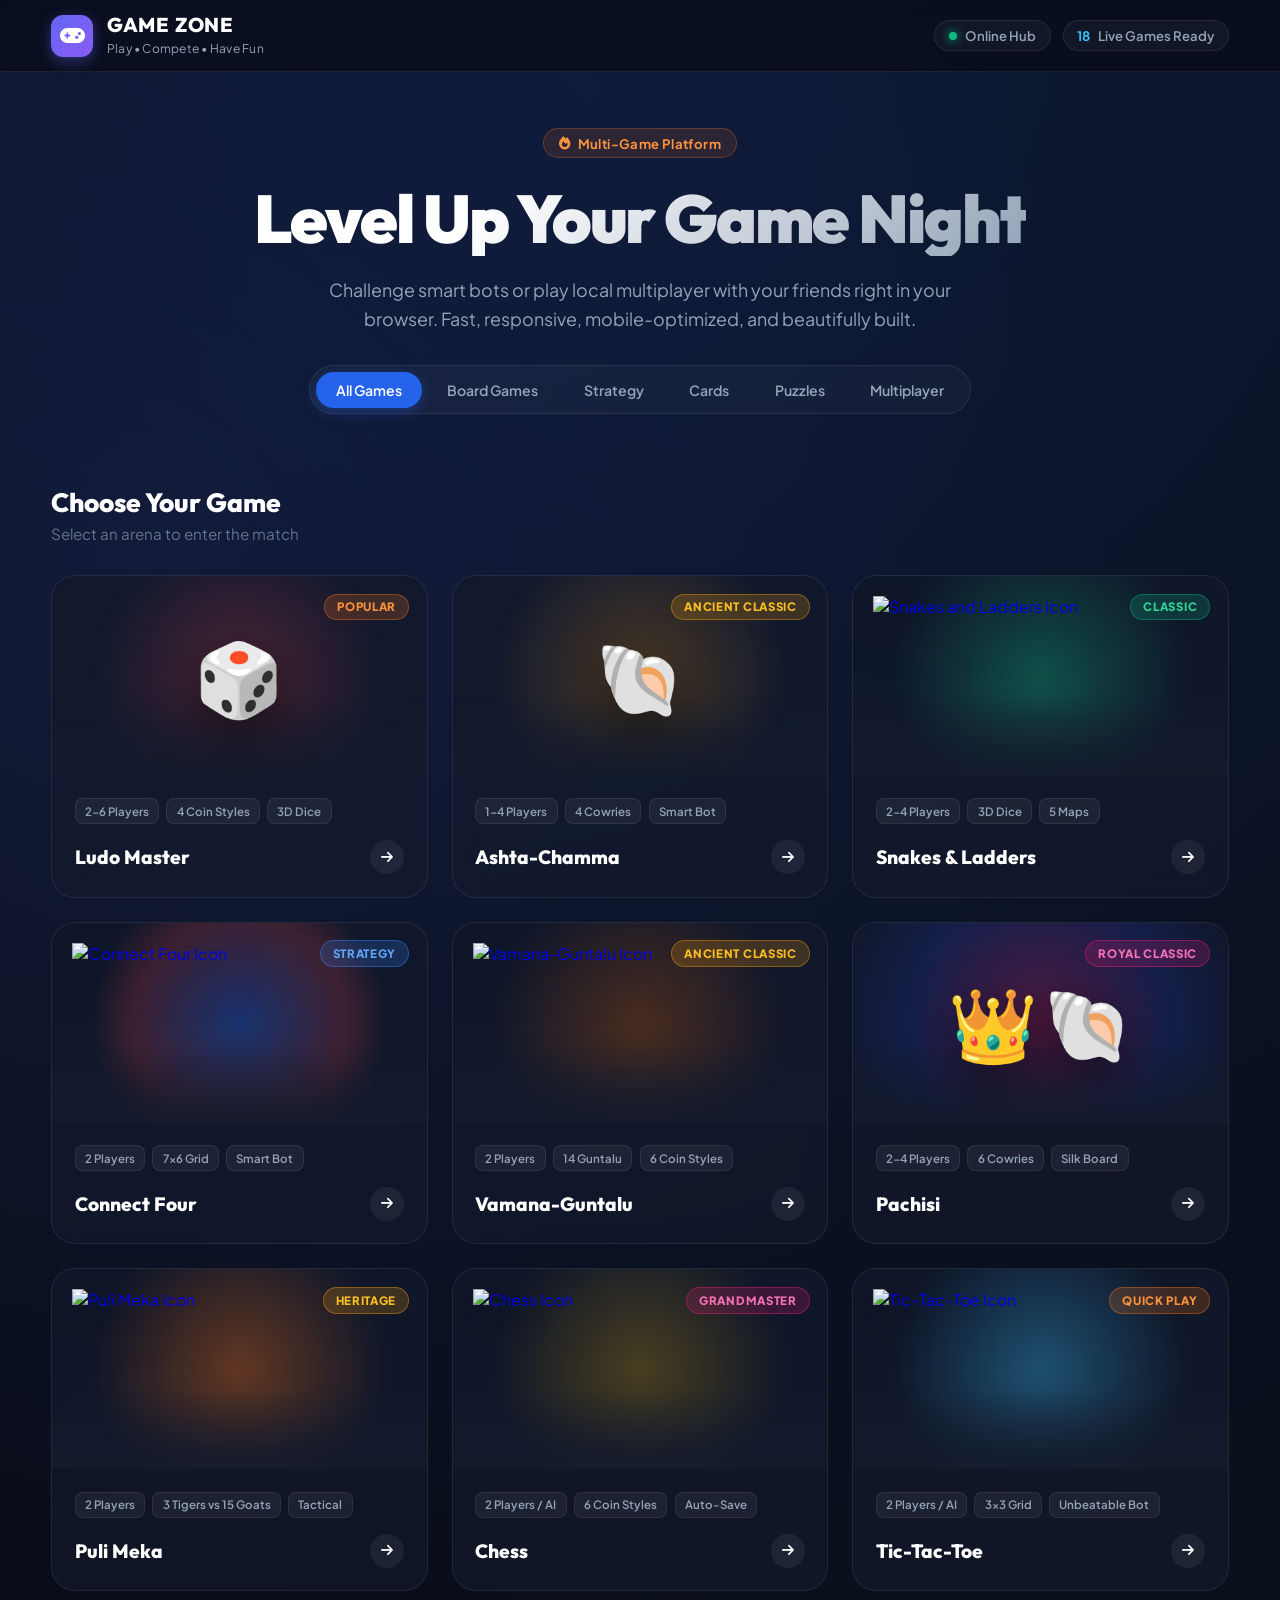
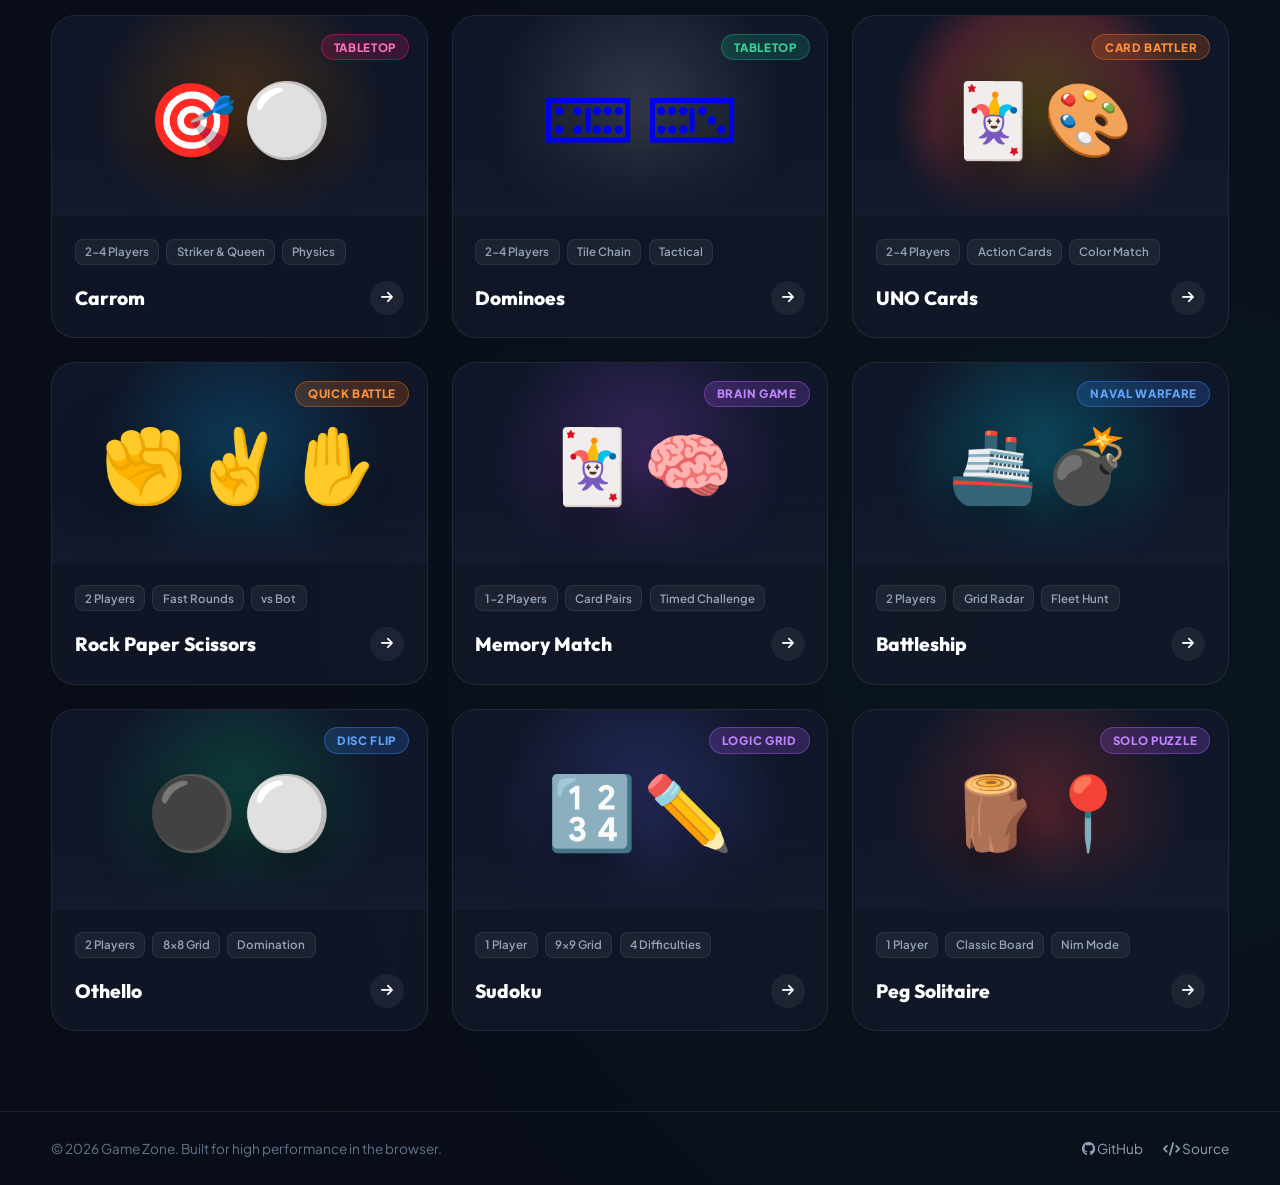
==== commit 1a21370d: "Update index.html" ====
--- a/index.html
+++ b/index.html
@@ -2,7 +2,6 @@
 <html lang="en">
 <head>
   <meta charset="UTF-8" />
-  <!-- Perfect mobile scaling -->
   <meta name="viewport" content="width=device-width, initial-scale=1.0, maximum-scale=1.0, user-scalable=no" />
   <title>Game Zone - Modern Web Games</title>
   
@@ -15,30 +14,46 @@
   <link rel="stylesheet" href="https://cdnjs.cloudflare.com/ajax/libs/font-awesome/6.5.1/css/all.min.css" integrity="sha512-DTOQO9RWCH3ppGqcWaEA1BIZOC6xxalwEsw9c2QQeAIftl+Vegovlnee1c9QX4TctnWMn13TZye+giMm8e2LwA==" crossorigin="anonymous" referrerpolicy="no-referrer" />
 
   <style>
+    /* ==========================================================================
+       DESIGN SYSTEM & THEME VARIABLES
+       ========================================================================== */
     :root {
       --bg-space: #090d18;
       --bg-card: rgba(20, 27, 45, 0.65);
       --bg-card-hover: rgba(30, 41, 69, 0.85);
       --border-glass: rgba(255, 255, 255, 0.08);
       --border-hover: rgba(99, 102, 241, 0.4);
+
       --text-main: #f8fafc;
       --text-muted: #94a3b8;
       --text-dim: #64748b;
+
       --primary-blue: #2563eb;
       --primary-blue-glow: rgba(37, 99, 235, 0.35);
+
       --font-display: 'Outfit', sans-serif;
       --font-body: 'Plus Jakarta Sans', sans-serif;
+
       --radius-xl: 24px;
       --radius-lg: 16px;
       --radius-md: 12px;
       --radius-sm: 8px;
     }
 
-    * { margin: 0; padding: 0; box-sizing: border-box; -webkit-font-smoothing: antialiased; -webkit-tap-highlight-color: transparent; }
+    * {
+      margin: 0;
+      padding: 0;
+      box-sizing: border-box;
+      -webkit-font-smoothing: antialiased;
+      -webkit-tap-highlight-color: transparent;
+    }
 
     body {
       background-color: var(--bg-space);
-      background-image: radial-gradient(circle at 50% 0%, rgba(37, 99, 235, 0.15) 0%, transparent 60%), radial-gradient(circle at 10% 20%, rgba(99, 102, 241, 0.08) 0%, transparent 40%), radial-gradient(circle at 90% 80%, rgba(16, 185, 129, 0.05) 0%, transparent 40%);
+      background-image: 
+        radial-gradient(circle at 50% 0%, rgba(37, 99, 235, 0.15) 0%, transparent 60%),
+        radial-gradient(circle at 10% 20%, rgba(99, 102, 241, 0.08) 0%, transparent 40%),
+        radial-gradient(circle at 90% 80%, rgba(16, 185, 129, 0.05) 0%, transparent 40%);
       color: var(--text-main);
       font-family: var(--font-body);
       min-height: 100vh;
@@ -47,96 +62,405 @@
       overflow-x: hidden;
     }
 
-    /* NAV */
-    .site-nav { height: 72px; display: flex; align-items: center; justify-content: space-between; padding: 0 clamp(1rem, 4vw, 4rem); background: rgba(9, 13, 24, 0.75); backdrop-filter: blur(16px); border-bottom: 1px solid var(--border-glass); position: sticky; top: 0; z-index: 50; }
-    .brand-group { display: flex; align-items: center; gap: 0.85rem; text-decoration: none; }
-    .brand-icon { width: 42px; height: 42px; border-radius: var(--radius-md); background: linear-gradient(135deg, #6366f1, #8b5cf6); display: flex; align-items: center; justify-content: center; color: #fff; font-size: 1.25rem; box-shadow: 0 4px 14px rgba(99, 102, 241, 0.4); }
-    .brand-text h1 { font-family: var(--font-display); font-size: 1.25rem; font-weight: 800; letter-spacing: 0.04em; color: #fff; line-height: 1.1; }
-    .brand-text span { font-size: 0.75rem; color: var(--text-muted); letter-spacing: 0.02em; }
-    .nav-status-group { display: flex; align-items: center; gap: 0.75rem; }
-    .status-pill { font-size: 0.82rem; font-weight: 600; padding: 0.35rem 0.85rem; border-radius: 999px; background: rgba(255, 255, 255, 0.04); border: 1px solid var(--border-glass); color: var(--text-muted); display: inline-flex; align-items: center; gap: 0.5rem; }
-    .status-dot { width: 8px; height: 8px; border-radius: 50%; background: #10b981; box-shadow: 0 0 10px #10b981; }
-    .live-counter-pill strong { color: #38bdf8; }
+    /* NAVIGATION */
+    .site-nav {
+      height: 72px;
+      display: flex;
+      align-items: center;
+      justify-content: space-between;
+      padding: 0 clamp(1rem, 4vw, 4rem);
+      background: rgba(9, 13, 24, 0.75);
+      backdrop-filter: blur(16px);
+      border-bottom: 1px solid var(--border-glass);
+      position: sticky;
+      top: 0;
+      z-index: 50;
+    }
+
+    .brand-group {
+      display: flex;
+      align-items: center;
+      gap: 0.85rem;
+      text-decoration: none;
+    }
+
+    .brand-icon {
+      width: 42px;
+      height: 42px;
+      border-radius: var(--radius-md);
+      background: linear-gradient(135deg, #6366f1, #8b5cf6);
+      display: flex;
+      align-items: center;
+      justify-content: center;
+      color: #fff;
+      font-size: 1.25rem;
+      box-shadow: 0 4px 14px rgba(99, 102, 241, 0.4);
+    }
+
+    .brand-text h1 {
+      font-family: var(--font-display);
+      font-size: 1.25rem;
+      font-weight: 800;
+      letter-spacing: 0.04em;
+      color: #fff;
+      line-height: 1.1;
+    }
+
+    .brand-text span {
+      font-size: 0.75rem;
+      color: var(--text-muted);
+      letter-spacing: 0.02em;
+    }
+
+    .nav-status-group {
+      display: flex;
+      align-items: center;
+      gap: 0.75rem;
+    }
+
+    .status-pill {
+      font-size: 0.82rem;
+      font-weight: 600;
+      padding: 0.35rem 0.85rem;
+      border-radius: 999px;
+      background: rgba(255, 255, 255, 0.04);
+      border: 1px solid var(--border-glass);
+      color: var(--text-muted);
+      display: inline-flex;
+      align-items: center;
+      gap: 0.5rem;
+    }
+
+    .status-dot {
+      width: 8px;
+      height: 8px;
+      border-radius: 50%;
+      background: #10b981;
+      box-shadow: 0 0 10px #10b981;
+    }
+
+    .live-counter-pill strong {
+      color: #38bdf8;
+    }
 
     /* HERO */
-    .hero-section { text-align: center; padding: 3.5rem 1rem 2.5rem; max-width: 900px; margin: 0 auto; display: flex; flex-direction: column; align-items: center; }
-    .platform-badge { display: inline-flex; align-items: center; gap: 0.45rem; background: rgba(249, 115, 22, 0.12); border: 1px solid rgba(249, 115, 22, 0.28); color: #fb923c; padding: 0.35rem 0.95rem; border-radius: 999px; font-size: 0.82rem; font-weight: 700; letter-spacing: 0.03em; margin-bottom: 1.5rem; }
-    .hero-title { font-family: var(--font-display); font-size: clamp(2rem, 5.5vw, 4.2rem); font-weight: 900; line-height: 1.1; letter-spacing: -0.03em; margin-bottom: 1.25rem; background: linear-gradient(135deg, #ffffff 30%, #94a3b8 100%); background-clip: text; -webkit-background-clip: text; -webkit-text-fill-color: transparent; }
-    .hero-desc { font-size: clamp(0.9rem, 1.8vw, 1.12rem); color: var(--text-muted); line-height: 1.6; max-width: 680px; margin-bottom: 2rem; }
-    .filter-tabs { display: inline-flex; background: rgba(255, 255, 255, 0.03); padding: 0.35rem; border-radius: 999px; border: 1px solid var(--border-glass); gap: 0.35rem; flex-wrap: wrap; justify-content: center; }
-    .tab-btn { background: transparent; border: none; color: var(--text-muted); font-family: var(--font-body); font-size: 0.9rem; font-weight: 600; padding: 0.55rem 1.35rem; border-radius: 999px; cursor: pointer; transition: all 0.25s ease; }
-    .tab-btn:hover { color: #fff; }
-    .tab-btn.active { background: var(--primary-blue); color: #fff; box-shadow: 0 4px 14px var(--primary-blue-glow); }
-
-    /* GAMES GRID */
-    .games-section { max-width: 1400px; margin: 0 auto; padding: 2rem clamp(1rem, 4vw, 4rem) 5rem; width: 100%; }
-    .section-header { margin-bottom: 2rem; }
-    .section-title { font-family: var(--font-display); font-size: 1.65rem; font-weight: 800; color: #fff; margin-bottom: 0.3rem; }
-    .section-sub { color: var(--text-dim); font-size: 0.95rem; }
-    .games-grid { display: grid; grid-template-columns: repeat(auto-fit, minmax(280px, 1fr)); gap: 1.5rem; }
+    .hero-section {
+      text-align: center;
+      padding: 3.5rem 1rem 2.5rem;
+      max-width: 900px;
+      margin: 0 auto;
+      display: flex;
+      flex-direction: column;
+      align-items: center;
+    }
+
+    .platform-badge {
+      display: inline-flex;
+      align-items: center;
+      gap: 0.45rem;
+      background: rgba(249, 115, 22, 0.12);
+      border: 1px solid rgba(249, 115, 22, 0.28);
+      color: #fb923c;
+      padding: 0.35rem 0.95rem;
+      border-radius: 999px;
+      font-size: 0.82rem;
+      font-weight: 700;
+      letter-spacing: 0.03em;
+      margin-bottom: 1.5rem;
+    }
+
+    .hero-title {
+      font-family: var(--font-display);
+      font-size: clamp(2rem, 5.5vw, 4.2rem);
+      font-weight: 900;
+      line-height: 1.1;
+      letter-spacing: -0.03em;
+      margin-bottom: 1.25rem;
+      background: linear-gradient(135deg, #ffffff 30%, #94a3b8 100%);
+      background-clip: text;
+      -webkit-background-clip: text;
+      -webkit-text-fill-color: transparent;
+    }
+
+    .hero-desc {
+      font-size: clamp(0.9rem, 1.8vw, 1.12rem);
+      color: var(--text-muted);
+      line-height: 1.6;
+      max-width: 680px;
+      margin-bottom: 2rem;
+    }
+
+    .filter-tabs {
+      display: inline-flex;
+      background: rgba(255, 255, 255, 0.03);
+      padding: 0.35rem;
+      border-radius: 999px;
+      border: 1px solid var(--border-glass);
+      gap: 0.35rem;
+      flex-wrap: wrap;
+      justify-content: center;
+    }
+
+    .tab-btn {
+      background: transparent;
+      border: none;
+      color: var(--text-muted);
+      font-family: var(--font-body);
+      font-size: 0.88rem;
+      font-weight: 600;
+      padding: 0.55rem 1.25rem;
+      border-radius: 999px;
+      cursor: pointer;
+      transition: all 0.25s ease;
+    }
+
+    .tab-btn:hover {
+      color: #fff;
+    }
+
+    .tab-btn.active {
+      background: var(--primary-blue);
+      color: #fff;
+      box-shadow: 0 4px 14px var(--primary-blue-glow);
+    }
+
+    /* SHOWCASE GRID */
+    .games-section {
+      max-width: 1400px;
+      margin: 0 auto;
+      padding: 2rem clamp(1rem, 4vw, 4rem) 5rem;
+      width: 100%;
+    }
+
+    .section-header {
+      margin-bottom: 2rem;
+    }
+
+    .section-title {
+      font-family: var(--font-display);
+      font-size: 1.65rem;
+      font-weight: 800;
+      color: #fff;
+      margin-bottom: 0.3rem;
+    }
+
+    .section-sub {
+      color: var(--text-dim);
+      font-size: 0.95rem;
+    }
+
+    .games-grid {
+      display: grid;
+      grid-template-columns: repeat(auto-fill, minmax(280px, 1fr));
+      gap: 1.5rem;
+    }
 
     /* GAME CARDS */
-    .game-card { position: relative; background: var(--bg-card); border: 1px solid var(--border-glass); border-radius: var(--radius-xl); overflow: hidden; display: flex; flex-direction: column; text-decoration: none; transition: all 0.3s cubic-bezier(0.16, 1, 0.3, 1); backdrop-filter: blur(12px); }
-    .game-card:hover { transform: translateY(-6px); background: var(--bg-card-hover); border-color: var(--border-hover); box-shadow: 0 20px 40px -15px rgba(0, 0, 0, 0.6), 0 0 25px -5px var(--card-glow, rgba(99, 102, 241, 0.3)); }
-    .card-badge { position: absolute; top: 1.1rem; right: 1.1rem; font-size: 0.72rem; font-weight: 800; letter-spacing: 0.06em; text-transform: uppercase; padding: 0.3rem 0.75rem; border-radius: 999px; z-index: 20; }
+    .game-card {
+      position: relative;
+      background: var(--bg-card);
+      border: 1px solid var(--border-glass);
+      border-radius: var(--radius-xl);
+      overflow: hidden;
+      display: flex;
+      flex-direction: column;
+      text-decoration: none;
+      transition: all 0.3s cubic-bezier(0.16, 1, 0.3, 1);
+      backdrop-filter: blur(12px);
+    }
+
+    .game-card:hover {
+      transform: translateY(-6px);
+      background: var(--bg-card-hover);
+      border-color: var(--border-hover);
+      box-shadow: 0 20px 40px -15px rgba(0, 0, 0, 0.6), 0 0 25px -5px var(--card-glow, rgba(99, 102, 241, 0.3));
+    }
+
+    .card-badge {
+      position: absolute;
+      top: 1.1rem;
+      right: 1.1rem;
+      font-size: 0.72rem;
+      font-weight: 800;
+      letter-spacing: 0.06em;
+      text-transform: uppercase;
+      padding: 0.3rem 0.75rem;
+      border-radius: 999px;
+      z-index: 20;
+    }
+
     .badge-popular { background: rgba(249, 115, 22, 0.2); border: 1px solid rgba(249, 115, 22, 0.4); color: #fb923c; }
     .badge-ancient { background: rgba(245, 158, 11, 0.2); border: 1px solid rgba(245, 158, 11, 0.4); color: #fbbf24; }
     .badge-classic { background: rgba(16, 185, 129, 0.2); border: 1px solid rgba(16, 185, 129, 0.4); color: #34d399; }
-    .badge-royal { background: rgba(225, 29, 116, 0.2); border: 1px solid rgba(225, 29, 116, 0.45); color: #f472b6; }
-    .badge-strategy { background: rgba(59, 130, 246, 0.2); border: 1px solid rgba(59, 130, 246, 0.45); color: #60a5fa; }
-
-    .card-art { height: 220px; display: flex; align-items: center; justify-content: center; position: relative; background: var(--art-bg); overflow: hidden; }
-    .card-art::after { content: ''; position: absolute; inset: 0; background: linear-gradient(to bottom, transparent 60%, rgba(20, 27, 45, 0.95)); z-index: 2; }
+    .badge-royal   { background: rgba(225, 29, 116, 0.2); border: 1px solid rgba(225, 29, 116, 0.45); color: #f472b6; }
+    .badge-strategy{ background: rgba(59, 130, 246, 0.2); border: 1px solid rgba(59, 130, 246, 0.45); color: #60a5fa; }
+    .badge-puzzle  { background: rgba(168, 85, 247, 0.2); border: 1px solid rgba(168, 85, 247, 0.45); color: #c084fc; }
+
+    .card-art {
+      height: 200px;
+      display: flex;
+      align-items: center;
+      justify-content: center;
+      position: relative;
+      background: var(--art-bg, radial-gradient(circle at center, rgba(37, 99, 235, 0.25) 0%, rgba(15, 23, 42, 0.4) 70%));
+      overflow: hidden;
+    }
+
+    .card-art::after {
+      content: '';
+      position: absolute;
+      inset: 0;
+      background: linear-gradient(to bottom, transparent 60%, rgba(20, 27, 45, 0.95));
+      z-index: 2;
+      pointer-events: none;
+    }
+
+    .art-visual {
+      font-size: 4.5rem;
+      filter: drop-shadow(0 15px 25px rgba(0, 0, 0, 0.5));
+      transition: transform 0.4s ease;
+      z-index: 3;
+      display: flex;
+      align-items: center;
+      justify-content: center;
+      gap: 0.35rem;
+    }
+
+    .game-card:hover .art-visual {
+      transform: scale(1.1) rotate(3deg);
+    }
     
-    .art-visual { font-size: 4.8rem; filter: drop-shadow(0 15px 25px rgba(0, 0, 0, 0.5)); transition: transform 0.4s ease; z-index: 3; display: flex; align-items: center; justify-content: center; gap: 0.35rem; }
-    .game-card:hover .art-visual { transform: scale(1.1) rotate(3deg); }
-    
-    /* IMAGES */
-    .art-visual-img { width: 100%; height: 100%; padding: 1.5rem; object-fit: contain; position: absolute; inset: 0; margin: auto; z-index: 10; transition: transform 0.4s ease; filter: drop-shadow(0 15px 25px rgba(0, 0, 0, 0.8)); }
-    .game-card:hover .art-visual-img { transform: scale(1.12) rotate(2deg); }
-
-    .card-content { padding: 1.5rem; display: flex; flex-direction: column; gap: 1.1rem; flex: 1; position: relative; z-index: 10; }
-    .card-pills { display: flex; align-items: center; gap: 0.5rem; flex-wrap: wrap; }
-    .meta-pill { font-size: 0.72rem; font-weight: 600; color: var(--text-muted); background: rgba(255, 255, 255, 0.05); border: 1px solid var(--border-glass); padding: 0.3rem 0.6rem; border-radius: var(--radius-sm); }
-    .card-title-row { display: flex; align-items: center; justify-content: space-between; }
-    .card-title { font-family: var(--font-display); font-size: 1.25rem; font-weight: 800; color: #fff; }
-    .play-arrow { width: 36px; height: 36px; border-radius: 50%; background: rgba(255, 255, 255, 0.06); display: flex; align-items: center; justify-content: center; color: #fff; font-size: 0.9rem; transition: all 0.25s ease; }
-    .game-card:hover .play-arrow { background: var(--primary-blue); transform: translateX(4px); }
-
-    /* GRADIENTS */
+    .art-visual-img {
+      width: 100%;
+      height: 100%;
+      padding: 1.25rem;
+      object-fit: contain;
+      position: absolute;
+      inset: 0;
+      margin: auto;
+      z-index: 10;
+      transition: transform 0.4s cubic-bezier(0.16, 1, 0.3, 1), filter 0.4s ease;
+      filter: drop-shadow(0 12px 24px rgba(0, 0, 0, 0.85));
+    }
+
+    .game-card:hover .art-visual-img {
+      transform: scale(1.1) rotate(2deg);
+      filter: drop-shadow(0 18px 30px rgba(0, 0, 0, 0.95)) brightness(1.15);
+    }
+
+    .card-content {
+      padding: 1.4rem;
+      display: flex;
+      flex-direction: column;
+      gap: 1rem;
+      flex: 1;
+      position: relative;
+      z-index: 10;
+    }
+
+    .card-pills {
+      display: flex;
+      align-items: center;
+      gap: 0.45rem;
+      flex-wrap: wrap;
+    }
+
+    .meta-pill {
+      font-size: 0.72rem;
+      font-weight: 600;
+      color: var(--text-muted);
+      background: rgba(255, 255, 255, 0.05);
+      border: 1px solid var(--border-glass);
+      padding: 0.28rem 0.58rem;
+      border-radius: var(--radius-sm);
+    }
+
+    .card-title-row {
+      display: flex;
+      align-items: center;
+      justify-content: space-between;
+    }
+
+    .card-title {
+      font-family: var(--font-display);
+      font-size: 1.2rem;
+      font-weight: 800;
+      color: #fff;
+    }
+
+    .play-arrow {
+      width: 34px;
+      height: 34px;
+      border-radius: 50%;
+      background: rgba(255, 255, 255, 0.06);
+      display: flex;
+      align-items: center;
+      justify-content: center;
+      color: #fff;
+      font-size: 0.85rem;
+      transition: all 0.25s ease;
+    }
+
+    .game-card:hover .play-arrow {
+      background: var(--primary-blue);
+      transform: translateX(4px);
+    }
+
+    /* CARD THEMES */
     .card-ludo { --card-glow: rgba(239, 68, 68, 0.35); --art-bg: radial-gradient(circle at center, rgba(239, 68, 68, 0.25) 0%, rgba(15, 23, 42, 0.4) 70%); }
     .card-ashta { --card-glow: rgba(245, 158, 11, 0.35); --art-bg: radial-gradient(circle at center, rgba(245, 158, 11, 0.25) 0%, rgba(15, 23, 42, 0.4) 70%); }
-    .card-snakes { --card-glow: rgba(16, 185, 129, 0.35); --art-bg: radial-gradient(circle at center, rgba(16, 185, 129, 0.25) 0%, rgba(15, 23, 42, 0.4) 70%); }
+    .card-snakes { --card-glow: rgba(16, 185, 129, 0.45); --art-bg: radial-gradient(circle at center, rgba(16, 185, 129, 0.35) 0%, rgba(15, 23, 42, 0.6) 70%); }
     .card-connect-four { --card-glow: rgba(59, 130, 246, 0.45); --art-bg: radial-gradient(circle at center, rgba(37, 99, 235, 0.35) 0%, rgba(239, 68, 68, 0.2) 50%, rgba(15, 23, 42, 0.5) 70%); }
     .card-vamana-guntalu { --card-glow: rgba(217, 119, 6, 0.4); --art-bg: radial-gradient(circle at center, rgba(180, 83, 9, 0.35) 0%, rgba(15, 23, 42, 0.5) 70%); }
     .card-pachisi { --card-glow: rgba(225, 29, 116, 0.45); --art-bg: radial-gradient(circle at center, rgba(225, 29, 116, 0.3) 0%, rgba(29, 43, 123, 0.4) 60%, rgba(15, 23, 42, 0.6) 100%); }
-
-    /* COMING SOON */
-    .coming-soon-box { background: rgba(255, 255, 255, 0.03); border: 1px dashed var(--border-glass); border-radius: var(--radius-xl); padding: 4rem 2rem; text-align: center; display: flex; flex-direction: column; align-items: center; gap: 1rem; }
-    .coming-soon-box.hidden { display: none; }
-    .empty-icon { width: 64px; height: 64px; border-radius: 50%; background: rgba(99, 102, 241, 0.12); color: #818cf8; font-size: 1.8rem; display: flex; align-items: center; justify-content: center; }
-    .coming-soon-box h4 { font-family: var(--font-display); font-size: 1.3rem; font-weight: 800; color: #fff; }
-    .coming-soon-box p { color: var(--text-muted); font-size: 0.95rem; max-width: 480px; }
+    .card-puli-meka { --card-glow: rgba(249, 115, 22, 0.45); --art-bg: radial-gradient(circle at center, rgba(249, 115, 22, 0.35) 0%, rgba(15, 23, 42, 0.6) 70%); }
+    .card-chess { --card-glow: rgba(234, 179, 8, 0.45); --art-bg: radial-gradient(circle at center, rgba(234, 179, 8, 0.25) 0%, rgba(15, 23, 42, 0.6) 70%); }
+    .card-tictactoe { --card-glow: rgba(56, 189, 248, 0.45); --art-bg: radial-gradient(circle at center, rgba(56, 189, 248, 0.35) 0%, rgba(15, 23, 42, 0.6) 70%); }
+    .card-carrom { --card-glow: rgba(217, 119, 6, 0.35); --art-bg: radial-gradient(circle at center, rgba(217, 119, 6, 0.3) 0%, rgba(15, 23, 42, 0.6) 70%); }
+    .card-dominoes { --card-glow: rgba(203, 213, 225, 0.35); --art-bg: radial-gradient(circle at center, rgba(203, 213, 225, 0.2) 0%, rgba(15, 23, 42, 0.6) 70%); }
+    .card-uno { --card-glow: rgba(234, 179, 8, 0.4); --art-bg: radial-gradient(circle at center, rgba(234, 179, 8, 0.3) 0%, rgba(239, 68, 68, 0.25) 50%, rgba(15, 23, 42, 0.6) 70%); }
+    .card-rps { --card-glow: rgba(14, 165, 233, 0.4); --art-bg: radial-gradient(circle at center, rgba(14, 165, 233, 0.3) 0%, rgba(15, 23, 42, 0.6) 70%); }
+    .card-memory { --card-glow: rgba(168, 85, 247, 0.4); --art-bg: radial-gradient(circle at center, rgba(168, 85, 247, 0.3) 0%, rgba(15, 23, 42, 0.6) 70%); }
+    .card-battleship { --card-glow: rgba(6, 182, 212, 0.4); --art-bg: radial-gradient(circle at center, rgba(6, 182, 212, 0.35) 0%, rgba(15, 23, 42, 0.6) 70%); }
+    .card-othello { --card-glow: rgba(16, 185, 129, 0.4); --art-bg: radial-gradient(circle at center, rgba(16, 185, 129, 0.3) 0%, rgba(15, 23, 42, 0.6) 70%); }
+    .card-sudoku { --card-glow: rgba(99, 102, 241, 0.4); --art-bg: radial-gradient(circle at center, rgba(99, 102, 241, 0.3) 0%, rgba(15, 23, 42, 0.6) 70%); }
+    .card-peg { --card-glow: rgba(239, 68, 68, 0.4); --art-bg: radial-gradient(circle at center, rgba(239, 68, 68, 0.3) 0%, rgba(15, 23, 42, 0.6) 70%); }
 
     /* FOOTER */
-    .site-footer { margin-top: auto; border-top: 1px solid var(--border-glass); padding: 1.75rem clamp(1rem, 4vw, 4rem); display: flex; align-items: center; justify-content: space-between; color: var(--text-dim); font-size: 0.85rem; }
-    .footer-links { display: flex; gap: 1.25rem; }
-    .footer-links a { color: var(--text-muted); text-decoration: none; transition: color 0.2s; }
-    .footer-links a:hover { color: #fff; }
-
-    /* ==========================================================================
-       RESPONSIVE MOBILE STYLES - GUARANTEED 1 COLUMN FIT
-       ========================================================================== */
+    .site-footer {
+      margin-top: auto;
+      border-top: 1px solid var(--border-glass);
+      padding: 1.75rem clamp(1rem, 4vw, 4rem);
+      display: flex;
+      align-items: center;
+      justify-content: space-between;
+      color: var(--text-dim);
+      font-size: 0.85rem;
+    }
+
+    .footer-links {
+      display: flex;
+      gap: 1.25rem;
+    }
+
+    .footer-links a {
+      color: var(--text-muted);
+      text-decoration: none;
+      transition: color 0.2s;
+    }
+
+    .footer-links a:hover {
+      color: #fff;
+    }
+
+    /* RESPONSIVE MOBILE STYLES */
     @media (max-width: 768px) {
       .games-section { padding: 1rem 1rem 3rem; }
-      .games-grid {
-        grid-template-columns: 1fr; /* Forces 1 exact column on phones */
-        gap: 1rem;
-      }
+      .games-grid { grid-template-columns: 1fr; gap: 1rem; }
       .hero-section { padding-top: 2rem; padding-bottom: 1.5rem; }
       .hero-title { font-size: 2.2rem; }
       .filter-tabs { flex-direction: row; border-radius: var(--radius-md); }
-      .tab-btn { flex: 1 1 40%; text-align: center; }
+      .tab-btn { flex: 1 1 30%; text-align: center; padding: 0.45rem 0.8rem; font-size: 0.8rem; }
       .site-footer { flex-direction: column; gap: 1rem; text-align: center; }
       .live-counter-pill { display: none; }
     }
@@ -155,11 +479,11 @@
     </a>
     <div class="nav-status-group">
       <span class="status-pill"><span class="status-dot"></span> Online Hub</span>
-      <span class="status-pill live-counter-pill"><strong id="live-games-count">6</strong> Live Games Ready</span>
+      <span class="status-pill live-counter-pill"><strong id="live-games-count">18</strong> Live Games Ready</span>
     </div>
   </header>
 
-  <!-- MAIN HERO SECTION -->
+  <!-- HERO SECTION -->
   <section class="hero-section">
     <div class="platform-badge"><i class="fa-solid fa-fire"></i> Multi-Game Platform</div>
     <h2 class="hero-title">Level Up Your Game Night</h2>
@@ -169,8 +493,10 @@
     <div class="filter-tabs">
       <button type="button" class="tab-btn active" data-filter="all">All Games</button>
       <button type="button" class="tab-btn" data-filter="board">Board Games</button>
+      <button type="button" class="tab-btn" data-filter="strategy">Strategy</button>
+      <button type="button" class="tab-btn" data-filter="cards">Cards</button>
+      <button type="button" class="tab-btn" data-filter="puzzles">Puzzles</button>
       <button type="button" class="tab-btn" data-filter="multiplayer">Multiplayer</button>
-      <button type="button" class="tab-btn" data-filter="soon">Coming Soon</button>
     </div>
   </section>
 
@@ -198,7 +524,7 @@
       </a>
 
       <!-- 2. ASHTA-CHAMMA -->
-      <a href="games/Ashta-Chamma/Ashta-Chamma.html" class="game-card card-ashta" data-category="board multiplayer">
+      <a href="games/Ashta-Chamma/Ashta-Chamma.html" class="game-card card-ashta" data-category="board multiplayer strategy">
         <span class="card-badge badge-ancient">Ancient Classic</span>
         <div class="card-art"><span class="art-visual">🐚</span></div>
         <div class="card-content">
@@ -212,13 +538,15 @@
         </div>
       </a>
 
-      <!-- 3. SNAKES & LADDERS -->
+      <!-- 3. SNAKES & LADDERS (UPDATED WITH ASSET IMAGE) -->
       <a href="games/Snakes-and-Ladders/Snakes-and-Ladders.html" class="game-card card-snakes" data-category="board multiplayer">
         <span class="card-badge badge-classic">Classic</span>
-        <div class="card-art"><div class="art-visual"><span>🐍</span><span>🪜</span></div></div>
-        <div class="card-content">
-          <div class="card-pills">
-            <span class="meta-pill">2-4 Players</span><span class="meta-pill">3D Dice</span><span class="meta-pill">5 Board Maps</span>
+        <div class="card-art">
+          <img src="assets/images/Snakes&Ladders.jpg" alt="Snakes and Ladders Icon" class="art-visual-img" onerror="this.onerror=null; this.src='assets/images/Playful Snakes and Ladders Adventur....png';" />
+        </div>
+        <div class="card-content">
+          <div class="card-pills">
+            <span class="meta-pill">2-4 Players</span><span class="meta-pill">3D Dice</span><span class="meta-pill">5 Maps</span>
           </div>
           <div class="card-title-row">
             <h4 class="card-title">Snakes &amp; Ladders</h4>
@@ -228,11 +556,10 @@
       </a>
 
       <!-- 4. CONNECT FOUR -->
-      <a href="games/Connect-Four/Connect-Four.html" class="game-card card-connect-four" data-category="board multiplayer">
+      <a href="games/Connect-Four/Connect-Four.html" class="game-card card-connect-four" data-category="board multiplayer strategy">
         <span class="card-badge badge-strategy">Strategy</span>
         <div class="card-art">
-          <!-- Updated Path using renamed file -->
-          <img src="./assets/image/connect-four.jpg" alt="Connect Four Icon" class="art-visual-img">
+          <img src="assets/images/connect-four.jpg" alt="Connect Four Icon" class="art-visual-img" onerror="this.onerror=null; this.src='assets/images/connect-four.png';">
         </div>
         <div class="card-content">
           <div class="card-pills">
@@ -246,11 +573,10 @@
       </a>
 
       <!-- 5. VAMANA-GUNTALU -->
-      <a href="games/Vamana-Guntalu/Vamana-Guntalu.html" class="game-card card-vamana-guntalu" data-category="board multiplayer">
+      <a href="games/Vamana-Guntalu/Vamana-Guntalu.html" class="game-card card-vamana-guntalu" data-category="board multiplayer strategy">
         <span class="card-badge badge-ancient">Ancient Classic</span>
         <div class="card-art">
-          <!-- Updated Path using renamed file -->
-          <img src="./assets/image/vamana.jpg" alt="Vamana-Guntalu Icon" class="art-visual-img">
+          <img src="assets/images/vamana.jpg" alt="Vamana-Guntalu Icon" class="art-visual-img" onerror="this.onerror=null; this.src='assets/images/vamana.png';">
         </div>
         <div class="card-content">
           <div class="card-pills">
@@ -264,7 +590,7 @@
       </a>
 
       <!-- 6. PACHISI -->
-      <a href="games/Pachisi/Pachisi.html" class="game-card card-pachisi" data-category="board multiplayer">
+      <a href="games/Pachisi/Pachisi.html" class="game-card card-pachisi" data-category="board multiplayer strategy">
         <span class="card-badge badge-royal">Royal Classic</span>
         <div class="card-art"><div class="art-visual"><span>👑</span><span>🐚</span></div></div>
         <div class="card-content">
@@ -277,13 +603,192 @@
           </div>
         </div>
       </a>
-    </div>
-
-    <!-- COMING SOON PLACEHOLDER -->
-    <div id="coming-soon-placeholder" class="coming-soon-box hidden">
-      <div class="empty-icon"><i class="fa-solid fa-sparkles"></i></div>
-      <h4>More Arenas In Development</h4>
-      <p>Chess, Carrom, and Card Battlers are currently being forged for Game Zone.</p>
+
+      <!-- 7. PULI MEKA (TIGERS & GOATS) -->
+      <a href="games/Puli-Meka/Puli-Meka.html" class="game-card card-puli-meka" data-category="board strategy multiplayer">
+        <span class="card-badge badge-ancient">Heritage</span>
+        <div class="card-art">
+          <img src="assets/images/puli-meka.jpg" alt="Puli Meka Icon" class="art-visual-img" onerror="this.onerror=null; this.src='assets/images/puli-meka.png';">
+        </div>
+        <div class="card-content">
+          <div class="card-pills">
+            <span class="meta-pill">2 Players</span><span class="meta-pill">3 Tigers vs 15 Goats</span><span class="meta-pill">Tactical</span>
+          </div>
+          <div class="card-title-row">
+            <h4 class="card-title">Puli Meka</h4>
+            <div class="play-arrow"><i class="fa-solid fa-arrow-right"></i></div>
+          </div>
+        </div>
+      </a>
+
+      <!-- 8. CHESS -->
+      <a href="games/Chess/Chess.html" class="game-card card-chess" data-category="board strategy multiplayer">
+        <span class="card-badge badge-royal">Grandmaster</span>
+        <div class="card-art">
+          <img src="assets/images/Chess.jpg" alt="Chess Icon" class="art-visual-img" onerror="this.onerror=null; this.src='assets/images/Chess.png';">
+        </div>
+        <div class="card-content">
+          <div class="card-pills">
+            <span class="meta-pill">2 Players / AI</span><span class="meta-pill">6 Coin Styles</span><span class="meta-pill">Auto-Save</span>
+          </div>
+          <div class="card-title-row">
+            <h4 class="card-title">Chess</h4>
+            <div class="play-arrow"><i class="fa-solid fa-arrow-right"></i></div>
+          </div>
+        </div>
+      </a>
+
+      <!-- 9. TIC-TAC-TOE (UPDATED WITH ASSET IMAGE) -->
+      <a href="games/Tic-Tac-Toe/Tic-Tac-Toe.html" class="game-card card-tictactoe" data-category="strategy board multiplayer">
+        <span class="card-badge badge-popular">Quick Play</span>
+        <div class="card-art">
+          <img src="assets/images/tic-tac-toe.jpg" alt="Tic-Tac-Toe Icon" class="art-visual-img" onerror="this.onerror=null; this.src='assets/images/Neon Tic-tac-toe Showdown.png';" />
+        </div>
+        <div class="card-content">
+          <div class="card-pills">
+            <span class="meta-pill">2 Players / AI</span><span class="meta-pill">3x3 Grid</span><span class="meta-pill">Unbeatable Bot</span>
+          </div>
+          <div class="card-title-row">
+            <h4 class="card-title">Tic-Tac-Toe</h4>
+            <div class="play-arrow"><i class="fa-solid fa-arrow-right"></i></div>
+          </div>
+        </div>
+      </a>
+
+      <!-- 10. CARROM -->
+      <a href="games/Carrom/Carrom.html" class="game-card card-carrom" data-category="board multiplayer">
+        <span class="card-badge badge-royal">Tabletop</span>
+        <div class="card-art"><div class="art-visual"><span>🎯</span><span>⚪</span></div></div>
+        <div class="card-content">
+          <div class="card-pills">
+            <span class="meta-pill">2-4 Players</span><span class="meta-pill">Striker &amp; Queen</span><span class="meta-pill">Physics</span>
+          </div>
+          <div class="card-title-row">
+            <h4 class="card-title">Carrom</h4>
+            <div class="play-arrow"><i class="fa-solid fa-arrow-right"></i></div>
+          </div>
+        </div>
+      </a>
+
+      <!-- 11. DOMINOES -->
+      <a href="games/Dominoes/Dominoes.html" class="game-card card-dominoes" data-category="board strategy multiplayer">
+        <span class="card-badge badge-classic">Tabletop</span>
+        <div class="card-art"><div class="art-visual"><span>🁓</span><span>🁞</span></div></div>
+        <div class="card-content">
+          <div class="card-pills">
+            <span class="meta-pill">2-4 Players</span><span class="meta-pill">Tile Chain</span><span class="meta-pill">Tactical</span>
+          </div>
+          <div class="card-title-row">
+            <h4 class="card-title">Dominoes</h4>
+            <div class="play-arrow"><i class="fa-solid fa-arrow-right"></i></div>
+          </div>
+        </div>
+      </a>
+
+      <!-- 12. UNO-STYLE CARD GAME -->
+      <a href="games/Uno/Uno.html" class="game-card card-uno" data-category="cards multiplayer">
+        <span class="card-badge badge-popular">Card Battler</span>
+        <div class="card-art"><div class="art-visual"><span>🃏</span><span>🎨</span></div></div>
+        <div class="card-content">
+          <div class="card-pills">
+            <span class="meta-pill">2-4 Players</span><span class="meta-pill">Action Cards</span><span class="meta-pill">Color Match</span>
+          </div>
+          <div class="card-title-row">
+            <h4 class="card-title">UNO Cards</h4>
+            <div class="play-arrow"><i class="fa-solid fa-arrow-right"></i></div>
+          </div>
+        </div>
+      </a>
+
+      <!-- 13. ROCK PAPER SCISSORS -->
+      <a href="games/Rock-Paper-Scissors/Rock-Paper-Scissors.html" class="game-card card-rps" data-category="strategy multiplayer">
+        <span class="card-badge badge-popular">Quick Battle</span>
+        <div class="card-art"><div class="art-visual"><span>✊</span><span>✌️</span><span>✋</span></div></div>
+        <div class="card-content">
+          <div class="card-pills">
+            <span class="meta-pill">2 Players</span><span class="meta-pill">Fast Rounds</span><span class="meta-pill">vs Bot</span>
+          </div>
+          <div class="card-title-row">
+            <h4 class="card-title">Rock Paper Scissors</h4>
+            <div class="play-arrow"><i class="fa-solid fa-arrow-right"></i></div>
+          </div>
+        </div>
+      </a>
+
+      <!-- 14. MEMORY MATCH -->
+      <a href="games/Memory-Match/Memory-Match.html" class="game-card card-memory" data-category="puzzles">
+        <span class="card-badge badge-puzzle">Brain Game</span>
+        <div class="card-art"><div class="art-visual"><span>🃏</span><span>🧠</span></div></div>
+        <div class="card-content">
+          <div class="card-pills">
+            <span class="meta-pill">1-2 Players</span><span class="meta-pill">Card Pairs</span><span class="meta-pill">Timed Challenge</span>
+          </div>
+          <div class="card-title-row">
+            <h4 class="card-title">Memory Match</h4>
+            <div class="play-arrow"><i class="fa-solid fa-arrow-right"></i></div>
+          </div>
+        </div>
+      </a>
+
+      <!-- 15. BATTLESHIP -->
+      <a href="games/Battleship/Battleship.html" class="game-card card-battleship" data-category="strategy multiplayer">
+        <span class="card-badge badge-strategy">Naval Warfare</span>
+        <div class="card-art"><div class="art-visual"><span>🚢</span><span>💣</span></div></div>
+        <div class="card-content">
+          <div class="card-pills">
+            <span class="meta-pill">2 Players</span><span class="meta-pill">Grid Radar</span><span class="meta-pill">Fleet Hunt</span>
+          </div>
+          <div class="card-title-row">
+            <h4 class="card-title">Battleship</h4>
+            <div class="play-arrow"><i class="fa-solid fa-arrow-right"></i></div>
+          </div>
+        </div>
+      </a>
+
+      <!-- 16. OTHELLO (REVERSI) -->
+      <a href="games/Othello/Othello.html" class="game-card card-othello" data-category="board strategy multiplayer">
+        <span class="card-badge badge-strategy">Disc Flip</span>
+        <div class="card-art"><div class="art-visual"><span>⚫</span><span>⚪</span></div></div>
+        <div class="card-content">
+          <div class="card-pills">
+            <span class="meta-pill">2 Players</span><span class="meta-pill">8x8 Grid</span><span class="meta-pill">Domination</span>
+          </div>
+          <div class="card-title-row">
+            <h4 class="card-title">Othello</h4>
+            <div class="play-arrow"><i class="fa-solid fa-arrow-right"></i></div>
+          </div>
+        </div>
+      </a>
+
+      <!-- 17. SUDOKU -->
+      <a href="games/Sudoku/Sudoku.html" class="game-card card-sudoku" data-category="puzzles">
+        <span class="card-badge badge-puzzle">Logic Grid</span>
+        <div class="card-art"><div class="art-visual"><span>🔢</span><span>✏️</span></div></div>
+        <div class="card-content">
+          <div class="card-pills">
+            <span class="meta-pill">1 Player</span><span class="meta-pill">9x9 Grid</span><span class="meta-pill">4 Difficulties</span>
+          </div>
+          <div class="card-title-row">
+            <h4 class="card-title">Sudoku</h4>
+            <div class="play-arrow"><i class="fa-solid fa-arrow-right"></i></div>
+          </div>
+        </div>
+      </a>
+
+      <!-- 18. NIM & PEG SOLITAIRE -->
+      <a href="games/Peg-Solitaire/Peg-Solitaire.html" class="game-card card-peg" data-category="puzzles strategy">
+        <span class="card-badge badge-puzzle">Solo Puzzle</span>
+        <div class="card-art"><div class="art-visual"><span>🪵</span><span>📍</span></div></div>
+        <div class="card-content">
+          <div class="card-pills">
+            <span class="meta-pill">1 Player</span><span class="meta-pill">Classic Board</span><span class="meta-pill">Nim Mode</span>
+          </div>
+          <div class="card-title-row">
+            <h4 class="card-title">Peg Solitaire</h4>
+            <div class="play-arrow"><i class="fa-solid fa-arrow-right"></i></div>
+          </div>
+        </div>
+      </a>
     </div>
   </main>
 
@@ -301,28 +806,22 @@
     document.addEventListener('DOMContentLoaded', () => {
       const tabs = document.querySelectorAll('.tab-btn');
       const cards = document.querySelectorAll('.game-card');
-      const comingSoonBox = document.getElementById('coming-soon-placeholder');
 
       tabs.forEach(tab => {
         tab.addEventListener('click', () => {
           tabs.forEach(t => t.classList.remove('active'));
           tab.classList.add('active');
+
           const filter = tab.dataset.filter;
 
-          if (filter === 'soon') {
-            cards.forEach(card => card.style.display = 'none');
-            comingSoonBox.classList.remove('hidden');
-          } else {
-            comingSoonBox.classList.add('hidden');
-            cards.forEach(card => {
-              if (filter === 'all') {
-                card.style.display = 'flex';
-              } else {
-                const categories = card.dataset.category || '';
-                card.style.display = categories.includes(filter) ? 'flex' : 'none';
-              }
-            });
-          }
+          cards.forEach(card => {
+            if (filter === 'all') {
+              card.style.display = 'flex';
+            } else {
+              const categories = card.dataset.category || '';
+              card.style.display = categories.includes(filter) ? 'flex' : 'none';
+            }
+          });
         });
       });
     });
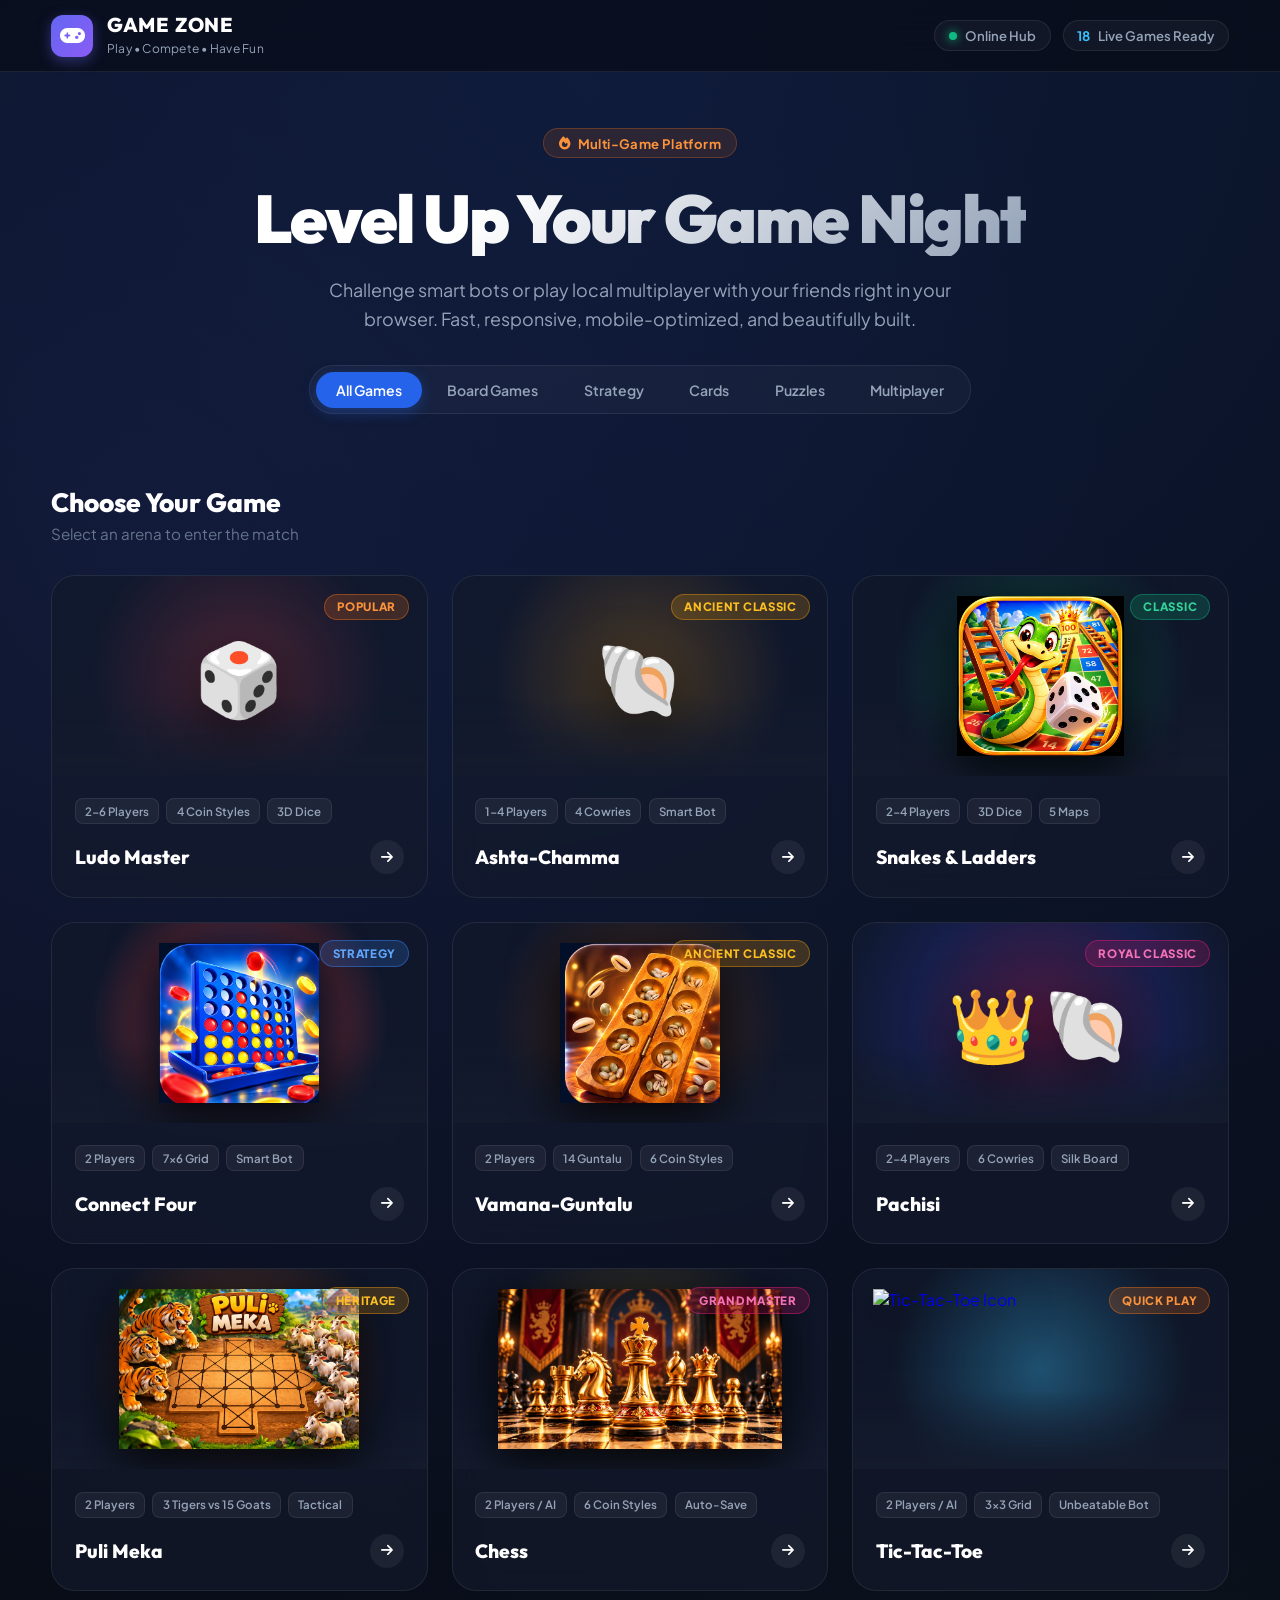
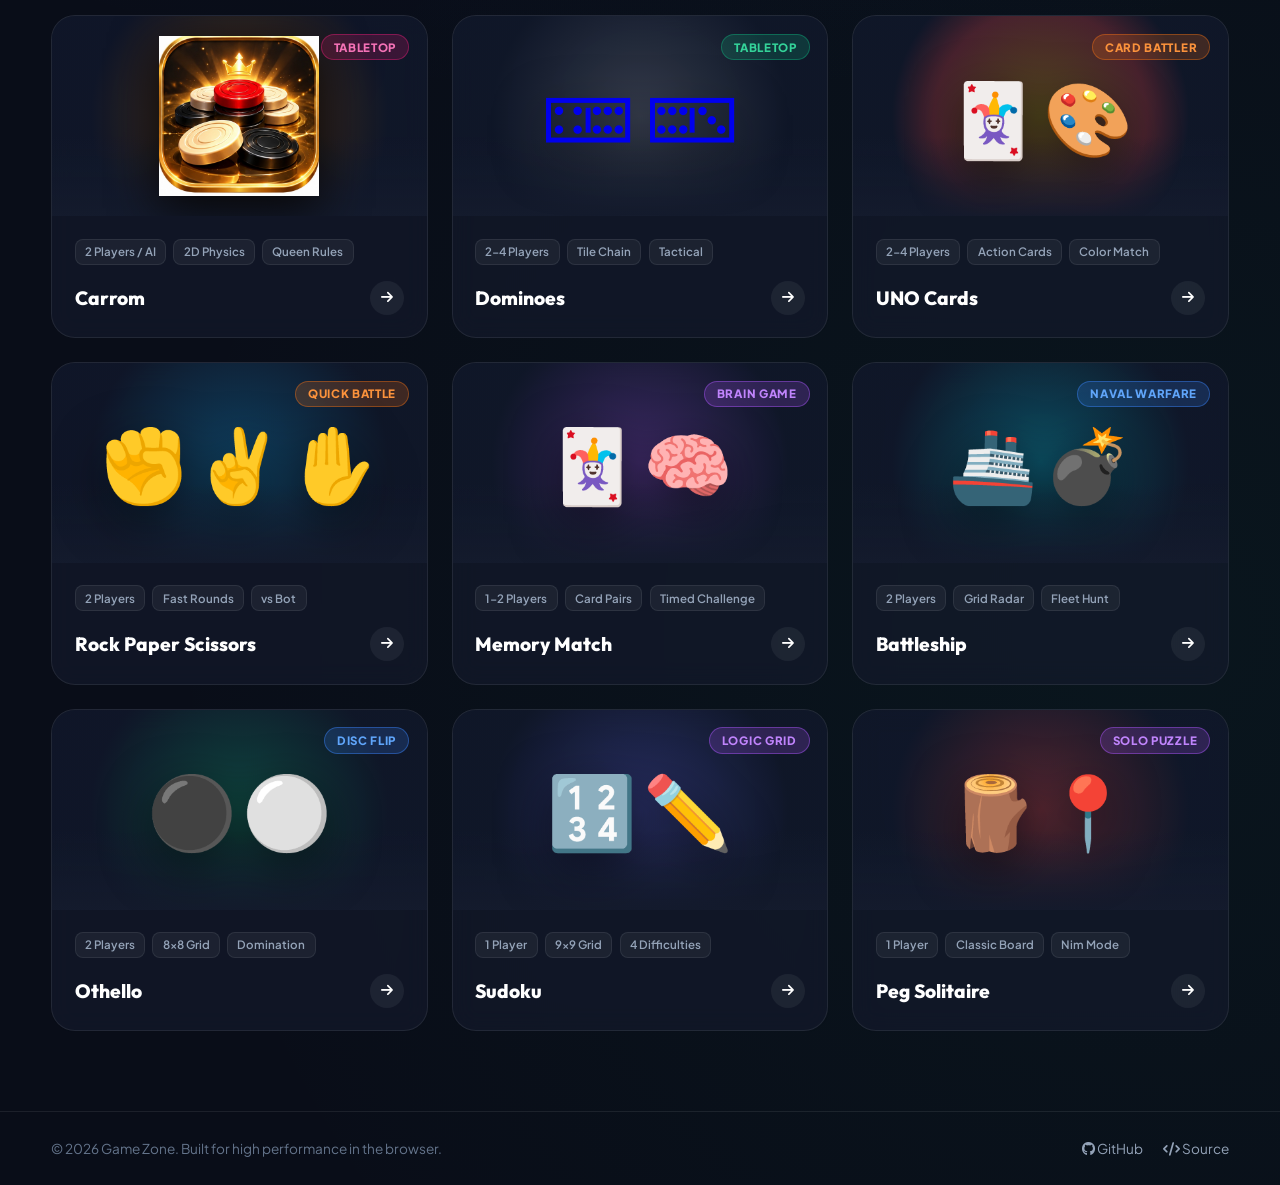
==== commit 355274b9: "Added new games" ====
--- a/index.html
+++ b/index.html
@@ -11,12 +11,9 @@
   <link href="https://fonts.googleapis.com/css2?family=Outfit:wght@400;500;600;700;800;900&family=Plus+Jakarta+Sans:wght@400;500;600;700&display=swap" rel="stylesheet">
   
   <!-- FontAwesome Icons -->
-  <link rel="stylesheet" href="https://cdnjs.cloudflare.com/ajax/libs/font-awesome/6.5.1/css/all.min.css" integrity="sha512-DTOQO9RWCH3ppGqcWaEA1BIZOC6xxalwEsw9c2QQeAIftl+Vegovlnee1c9QX4TctnWMn13TZye+giMm8e2LwA==" crossorigin="anonymous" referrerpolicy="no-referrer" />
+  <link rel="stylesheet" href="https://cdnjs.cloudflare.com/ajax/libs/font-awesome/6.5.1/css/all.min.css" />
 
   <style>
-    /* ==========================================================================
-       DESIGN SYSTEM & THEME VARIABLES
-       ========================================================================== */
     :root {
       --bg-space: #090d18;
       --bg-card: rgba(20, 27, 45, 0.65);
@@ -62,7 +59,6 @@
       overflow-x: hidden;
     }
 
-    /* NAVIGATION */
     .site-nav {
       height: 72px;
       display: flex;
@@ -143,7 +139,6 @@
       color: #38bdf8;
     }
 
-    /* HERO */
     .hero-section {
       text-align: center;
       padding: 3.5rem 1rem 2.5rem;
@@ -224,7 +219,6 @@
       box-shadow: 0 4px 14px var(--primary-blue-glow);
     }
 
-    /* SHOWCASE GRID */
     .games-section {
       max-width: 1400px;
       margin: 0 auto;
@@ -255,7 +249,6 @@
       gap: 1.5rem;
     }
 
-    /* GAME CARDS */
     .game-card {
       position: relative;
       background: var(--bg-card);
@@ -416,7 +409,7 @@
     .card-puli-meka { --card-glow: rgba(249, 115, 22, 0.45); --art-bg: radial-gradient(circle at center, rgba(249, 115, 22, 0.35) 0%, rgba(15, 23, 42, 0.6) 70%); }
     .card-chess { --card-glow: rgba(234, 179, 8, 0.45); --art-bg: radial-gradient(circle at center, rgba(234, 179, 8, 0.25) 0%, rgba(15, 23, 42, 0.6) 70%); }
     .card-tictactoe { --card-glow: rgba(56, 189, 248, 0.45); --art-bg: radial-gradient(circle at center, rgba(56, 189, 248, 0.35) 0%, rgba(15, 23, 42, 0.6) 70%); }
-    .card-carrom { --card-glow: rgba(217, 119, 6, 0.35); --art-bg: radial-gradient(circle at center, rgba(217, 119, 6, 0.3) 0%, rgba(15, 23, 42, 0.6) 70%); }
+    .card-carrom { --card-glow: rgba(217, 119, 6, 0.45); --art-bg: radial-gradient(circle at center, rgba(217, 119, 6, 0.35) 0%, rgba(15, 23, 42, 0.6) 70%); }
     .card-dominoes { --card-glow: rgba(203, 213, 225, 0.35); --art-bg: radial-gradient(circle at center, rgba(203, 213, 225, 0.2) 0%, rgba(15, 23, 42, 0.6) 70%); }
     .card-uno { --card-glow: rgba(234, 179, 8, 0.4); --art-bg: radial-gradient(circle at center, rgba(234, 179, 8, 0.3) 0%, rgba(239, 68, 68, 0.25) 50%, rgba(15, 23, 42, 0.6) 70%); }
     .card-rps { --card-glow: rgba(14, 165, 233, 0.4); --art-bg: radial-gradient(circle at center, rgba(14, 165, 233, 0.3) 0%, rgba(15, 23, 42, 0.6) 70%); }
@@ -426,7 +419,6 @@
     .card-sudoku { --card-glow: rgba(99, 102, 241, 0.4); --art-bg: radial-gradient(circle at center, rgba(99, 102, 241, 0.3) 0%, rgba(15, 23, 42, 0.6) 70%); }
     .card-peg { --card-glow: rgba(239, 68, 68, 0.4); --art-bg: radial-gradient(circle at center, rgba(239, 68, 68, 0.3) 0%, rgba(15, 23, 42, 0.6) 70%); }
 
-    /* FOOTER */
     .site-footer {
       margin-top: auto;
       border-top: 1px solid var(--border-glass);
@@ -453,7 +445,6 @@
       color: #fff;
     }
 
-    /* RESPONSIVE MOBILE STYLES */
     @media (max-width: 768px) {
       .games-section { padding: 1rem 1rem 3rem; }
       .games-grid { grid-template-columns: 1fr; gap: 1rem; }
@@ -538,7 +529,7 @@
         </div>
       </a>
 
-      <!-- 3. SNAKES & LADDERS (UPDATED WITH ASSET IMAGE) -->
+      <!-- 3. SNAKES & LADDERS (IMAGE ASSET) -->
       <a href="games/Snakes-and-Ladders/Snakes-and-Ladders.html" class="game-card card-snakes" data-category="board multiplayer">
         <span class="card-badge badge-classic">Classic</span>
         <div class="card-art">
@@ -638,7 +629,7 @@
         </div>
       </a>
 
-      <!-- 9. TIC-TAC-TOE (UPDATED WITH ASSET IMAGE) -->
+      <!-- 9. TIC-TAC-TOE (IMAGE ASSET) -->
       <a href="games/Tic-Tac-Toe/Tic-Tac-Toe.html" class="game-card card-tictactoe" data-category="strategy board multiplayer">
         <span class="card-badge badge-popular">Quick Play</span>
         <div class="card-art">
@@ -655,13 +646,17 @@
         </div>
       </a>
 
-      <!-- 10. CARROM -->
+      <!-- 10. CARROM (IMAGE ASSET) -->
       <a href="games/Carrom/Carrom.html" class="game-card card-carrom" data-category="board multiplayer">
         <span class="card-badge badge-royal">Tabletop</span>
-        <div class="card-art"><div class="art-visual"><span>🎯</span><span>⚪</span></div></div>
-        <div class="card-content">
-          <div class="card-pills">
-            <span class="meta-pill">2-4 Players</span><span class="meta-pill">Striker &amp; Queen</span><span class="meta-pill">Physics</span>
+        <div class="card-art">
+          <img src="assets/images/Carrom.jpg" alt="Carrom Icon" class="art-visual-img" onerror="this.onerror=null; this.src='assets/images/Carrom.png';" />
+        </div>
+        <div class="card-content">
+          <div class="card-pills">
+            <span class="meta-pill">2 Players / AI</span>
+            <span class="meta-pill">2D Physics</span>
+            <span class="meta-pill">Queen Rules</span>
           </div>
           <div class="card-title-row">
             <h4 class="card-title">Carrom</h4>
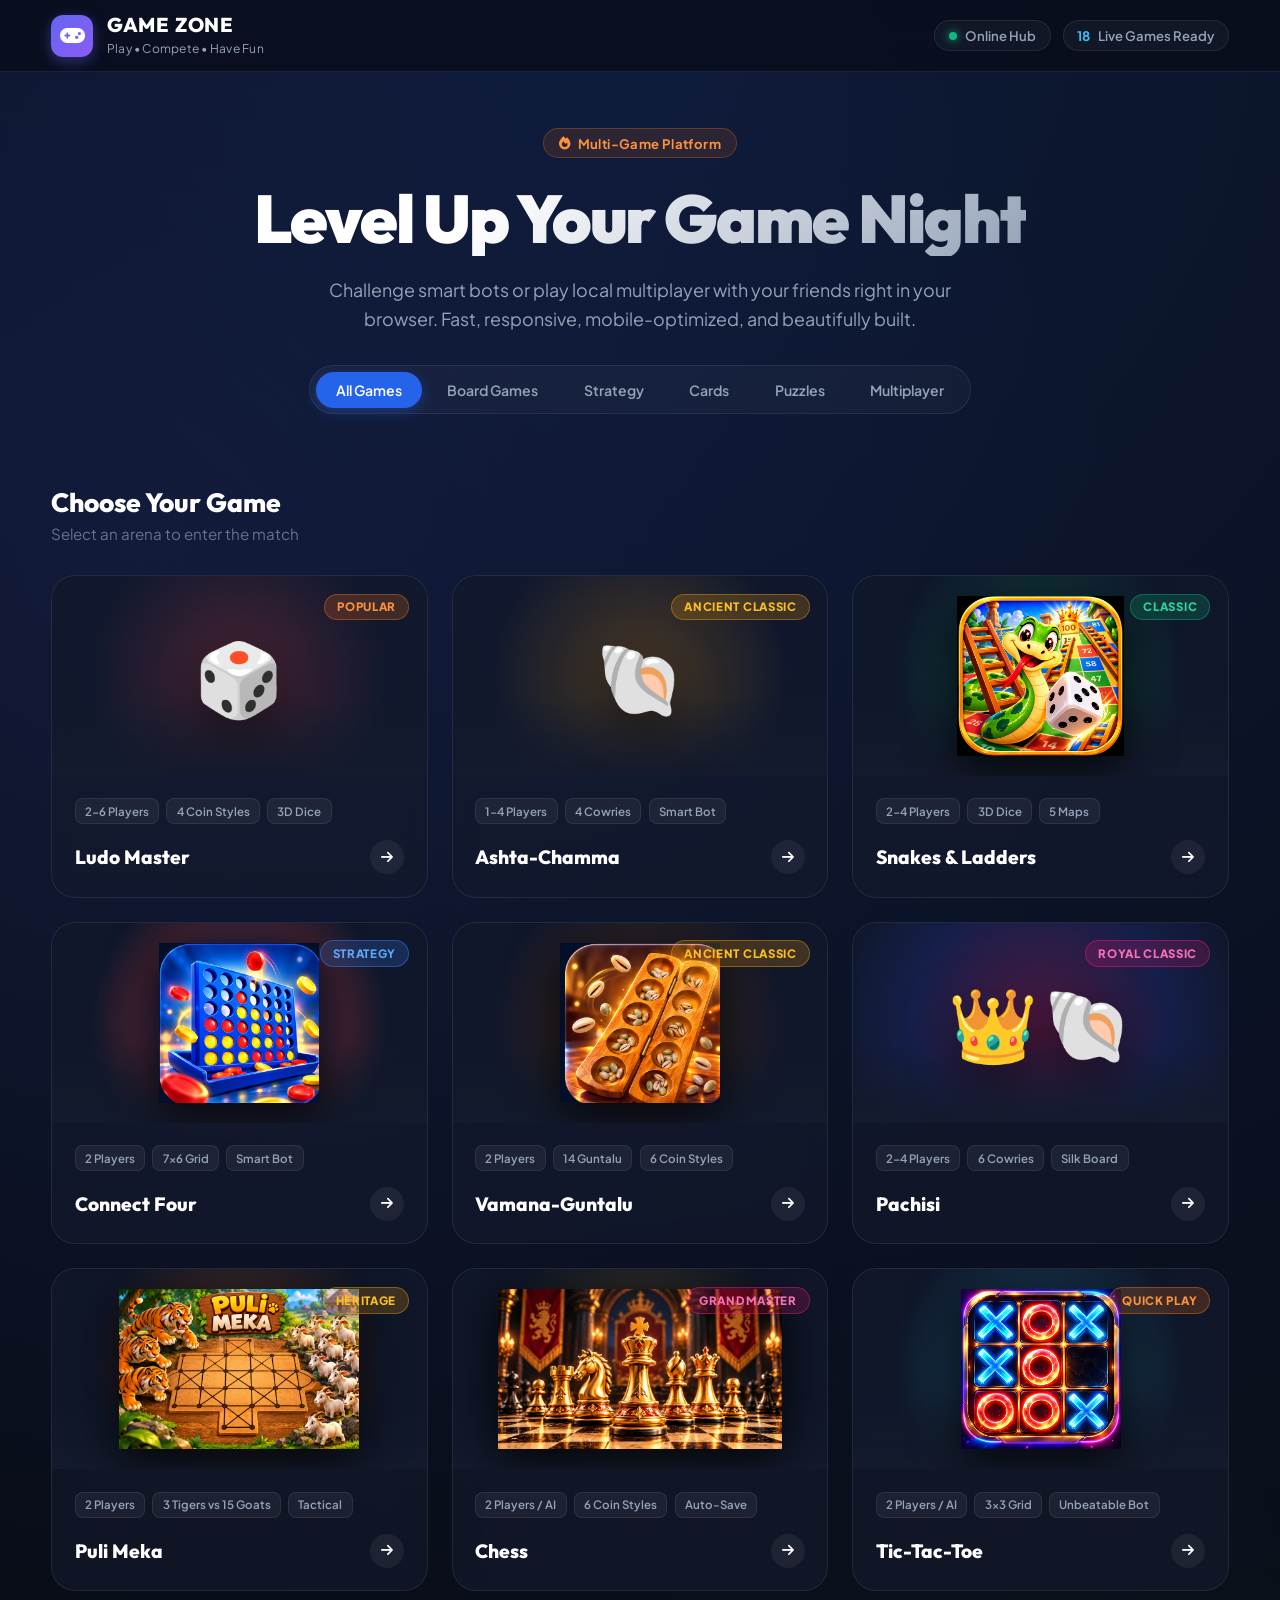
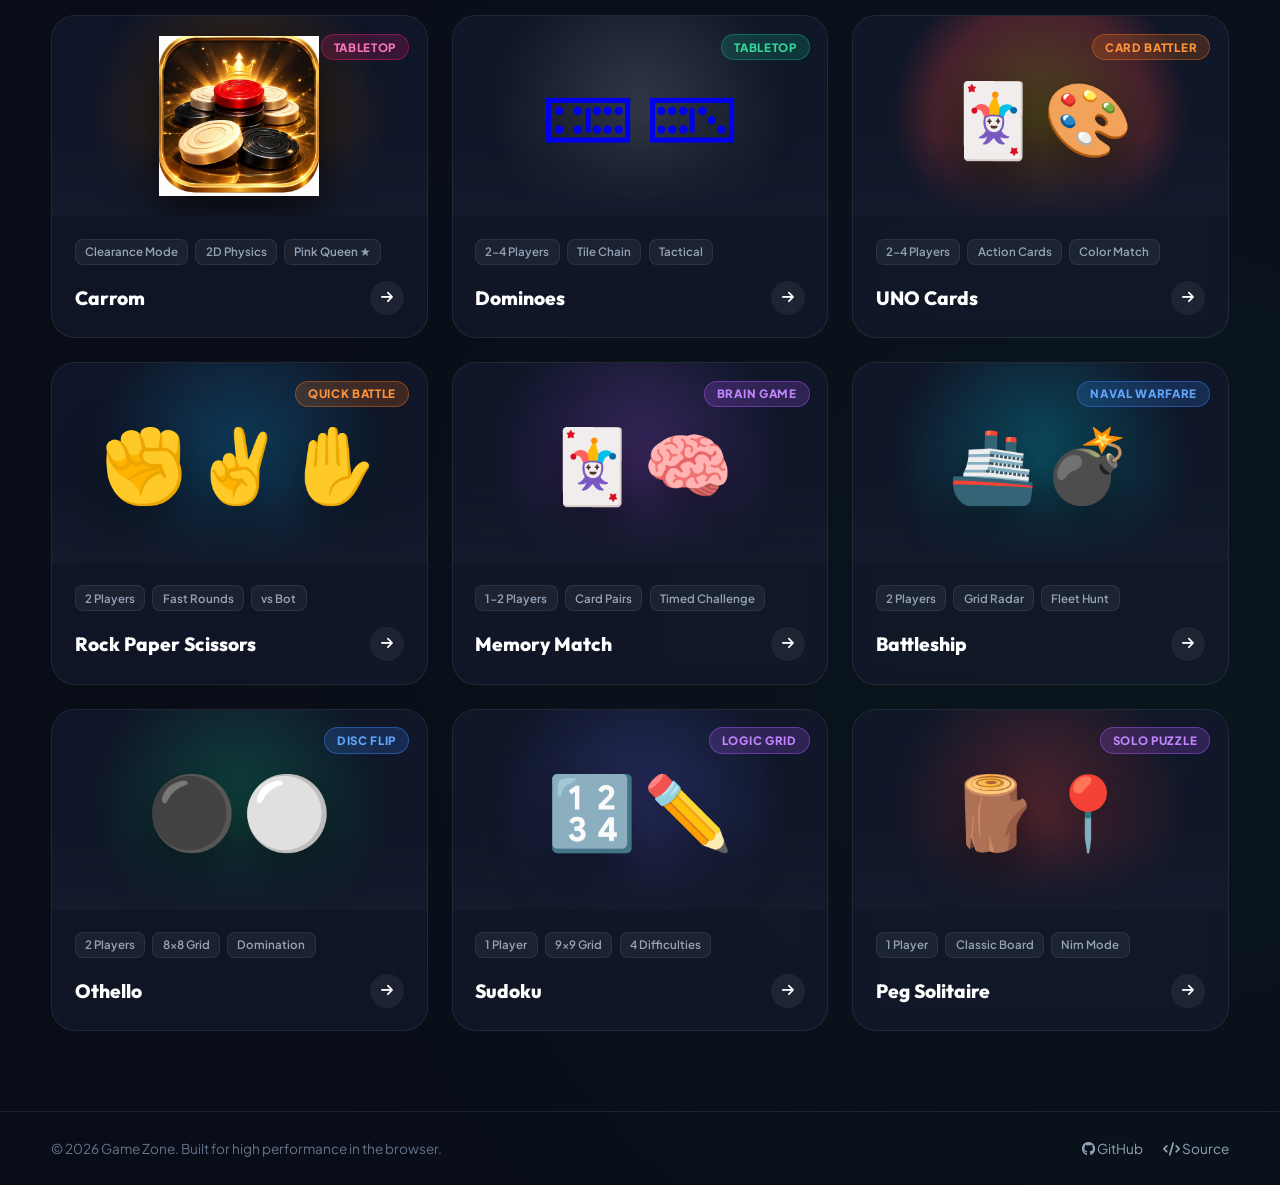
==== commit bcf336bf: "new update" ====
--- a/index.html
+++ b/index.html
@@ -14,6 +14,9 @@
   <link rel="stylesheet" href="https://cdnjs.cloudflare.com/ajax/libs/font-awesome/6.5.1/css/all.min.css" />
 
   <style>
+    /* ==========================================================================
+       DESIGN SYSTEM & THEME VARIABLES
+       ========================================================================== */
     :root {
       --bg-space: #090d18;
       --bg-card: rgba(20, 27, 45, 0.65);
@@ -59,6 +62,7 @@
       overflow-x: hidden;
     }
 
+    /* NAVIGATION */
     .site-nav {
       height: 72px;
       display: flex;
@@ -139,6 +143,7 @@
       color: #38bdf8;
     }
 
+    /* HERO */
     .hero-section {
       text-align: center;
       padding: 3.5rem 1rem 2.5rem;
@@ -219,6 +224,7 @@
       box-shadow: 0 4px 14px var(--primary-blue-glow);
     }
 
+    /* SHOWCASE GRID */
     .games-section {
       max-width: 1400px;
       margin: 0 auto;
@@ -249,6 +255,7 @@
       gap: 1.5rem;
     }
 
+    /* GAME CARDS */
     .game-card {
       position: relative;
       background: var(--bg-card);
@@ -419,6 +426,7 @@
     .card-sudoku { --card-glow: rgba(99, 102, 241, 0.4); --art-bg: radial-gradient(circle at center, rgba(99, 102, 241, 0.3) 0%, rgba(15, 23, 42, 0.6) 70%); }
     .card-peg { --card-glow: rgba(239, 68, 68, 0.4); --art-bg: radial-gradient(circle at center, rgba(239, 68, 68, 0.3) 0%, rgba(15, 23, 42, 0.6) 70%); }
 
+    /* FOOTER */
     .site-footer {
       margin-top: auto;
       border-top: 1px solid var(--border-glass);
@@ -529,11 +537,17 @@
         </div>
       </a>
 
-      <!-- 3. SNAKES & LADDERS (IMAGE ASSET) -->
+      <!-- 3. SNAKES & LADDERS (BULLETPROOF FALLBACK) -->
       <a href="games/Snakes-and-Ladders/Snakes-and-Ladders.html" class="game-card card-snakes" data-category="board multiplayer">
         <span class="card-badge badge-classic">Classic</span>
         <div class="card-art">
-          <img src="assets/images/Snakes&Ladders.jpg" alt="Snakes and Ladders Icon" class="art-visual-img" onerror="this.onerror=null; this.src='assets/images/Playful Snakes and Ladders Adventur....png';" />
+          <img 
+            src="assets/images/Snakes&Ladders.jpg" 
+            alt="Snakes and Ladders Icon" 
+            class="art-visual-img" 
+            onerror="if (!this.dataset.retry) { this.dataset.retry = '1'; this.src = 'assets/images/Playful Snakes and Ladders Adventur....png'; } else { this.style.display = 'none'; this.nextElementSibling.style.display = 'flex'; }" 
+          />
+          <div class="art-visual" style="display: none;"><span>🐍</span><span>🪜</span></div>
         </div>
         <div class="card-content">
           <div class="card-pills">
@@ -612,11 +626,17 @@
         </div>
       </a>
 
-      <!-- 8. CHESS -->
+      <!-- 8. CHESS (BULLETPROOF FALLBACK) -->
       <a href="games/Chess/Chess.html" class="game-card card-chess" data-category="board strategy multiplayer">
         <span class="card-badge badge-royal">Grandmaster</span>
         <div class="card-art">
-          <img src="assets/images/Chess.jpg" alt="Chess Icon" class="art-visual-img" onerror="this.onerror=null; this.src='assets/images/Chess.png';">
+          <img 
+            src="assets/images/Chess.jpg" 
+            alt="Chess Icon" 
+            class="art-visual-img" 
+            onerror="if (!this.dataset.retry) { this.dataset.retry = '1'; this.src = 'assets/images/Chess.png'; } else { this.style.display = 'none'; this.nextElementSibling.style.display = 'flex'; }" 
+          />
+          <div class="art-visual" style="display: none;"><span>♟️</span><span>👑</span></div>
         </div>
         <div class="card-content">
           <div class="card-pills">
@@ -629,11 +649,17 @@
         </div>
       </a>
 
-      <!-- 9. TIC-TAC-TOE (IMAGE ASSET) -->
+      <!-- 9. TIC-TAC-TOE (BULLETPROOF ICON RESOLVER) -->
       <a href="games/Tic-Tac-Toe/Tic-Tac-Toe.html" class="game-card card-tictactoe" data-category="strategy board multiplayer">
         <span class="card-badge badge-popular">Quick Play</span>
         <div class="card-art">
-          <img src="assets/images/tic-tac-toe.jpg" alt="Tic-Tac-Toe Icon" class="art-visual-img" onerror="this.onerror=null; this.src='assets/images/Neon Tic-tac-toe Showdown.png';" />
+          <img 
+            src="assets/images/Tic-Tac-Toe.jpg" 
+            alt="Tic-Tac-Toe Icon" 
+            class="art-visual-img" 
+            onerror="if (!this.dataset.retry) { this.dataset.retry = '1'; this.src = 'assets/images/tic-tac-toe.jpg'; } else if (this.dataset.retry === '1') { this.dataset.retry = '2'; this.src = 'assets/images/Neon Tic-tac-toe Showdown.png'; } else { this.style.display = 'none'; this.nextElementSibling.style.display = 'flex'; }" 
+          />
+          <div class="art-visual" style="display: none;"><span>❌</span><span>⭕</span></div>
         </div>
         <div class="card-content">
           <div class="card-pills">
@@ -646,17 +672,23 @@
         </div>
       </a>
 
-      <!-- 10. CARROM (IMAGE ASSET) -->
+      <!-- 10. CARROM (CLEARANCE MODE & BULLETPROOF IMAGE) -->
       <a href="games/Carrom/Carrom.html" class="game-card card-carrom" data-category="board multiplayer">
         <span class="card-badge badge-royal">Tabletop</span>
         <div class="card-art">
-          <img src="assets/images/Carrom.jpg" alt="Carrom Icon" class="art-visual-img" onerror="this.onerror=null; this.src='assets/images/Carrom.png';" />
-        </div>
-        <div class="card-content">
-          <div class="card-pills">
-            <span class="meta-pill">2 Players / AI</span>
+          <img 
+            src="assets/images/Carrom.jpg" 
+            alt="Carrom Icon" 
+            class="art-visual-img" 
+            onerror="if (!this.dataset.retry) { this.dataset.retry = '1'; this.src = 'assets/images/Carrom.png'; } else { this.style.display = 'none'; this.nextElementSibling.style.display = 'flex'; }" 
+          />
+          <div class="art-visual" style="display: none;"><span>🎯</span><span>⚪</span></div>
+        </div>
+        <div class="card-content">
+          <div class="card-pills">
+            <span class="meta-pill">Clearance Mode</span>
             <span class="meta-pill">2D Physics</span>
-            <span class="meta-pill">Queen Rules</span>
+            <span class="meta-pill">Pink Queen ★</span>
           </div>
           <div class="card-title-row">
             <h4 class="card-title">Carrom</h4>
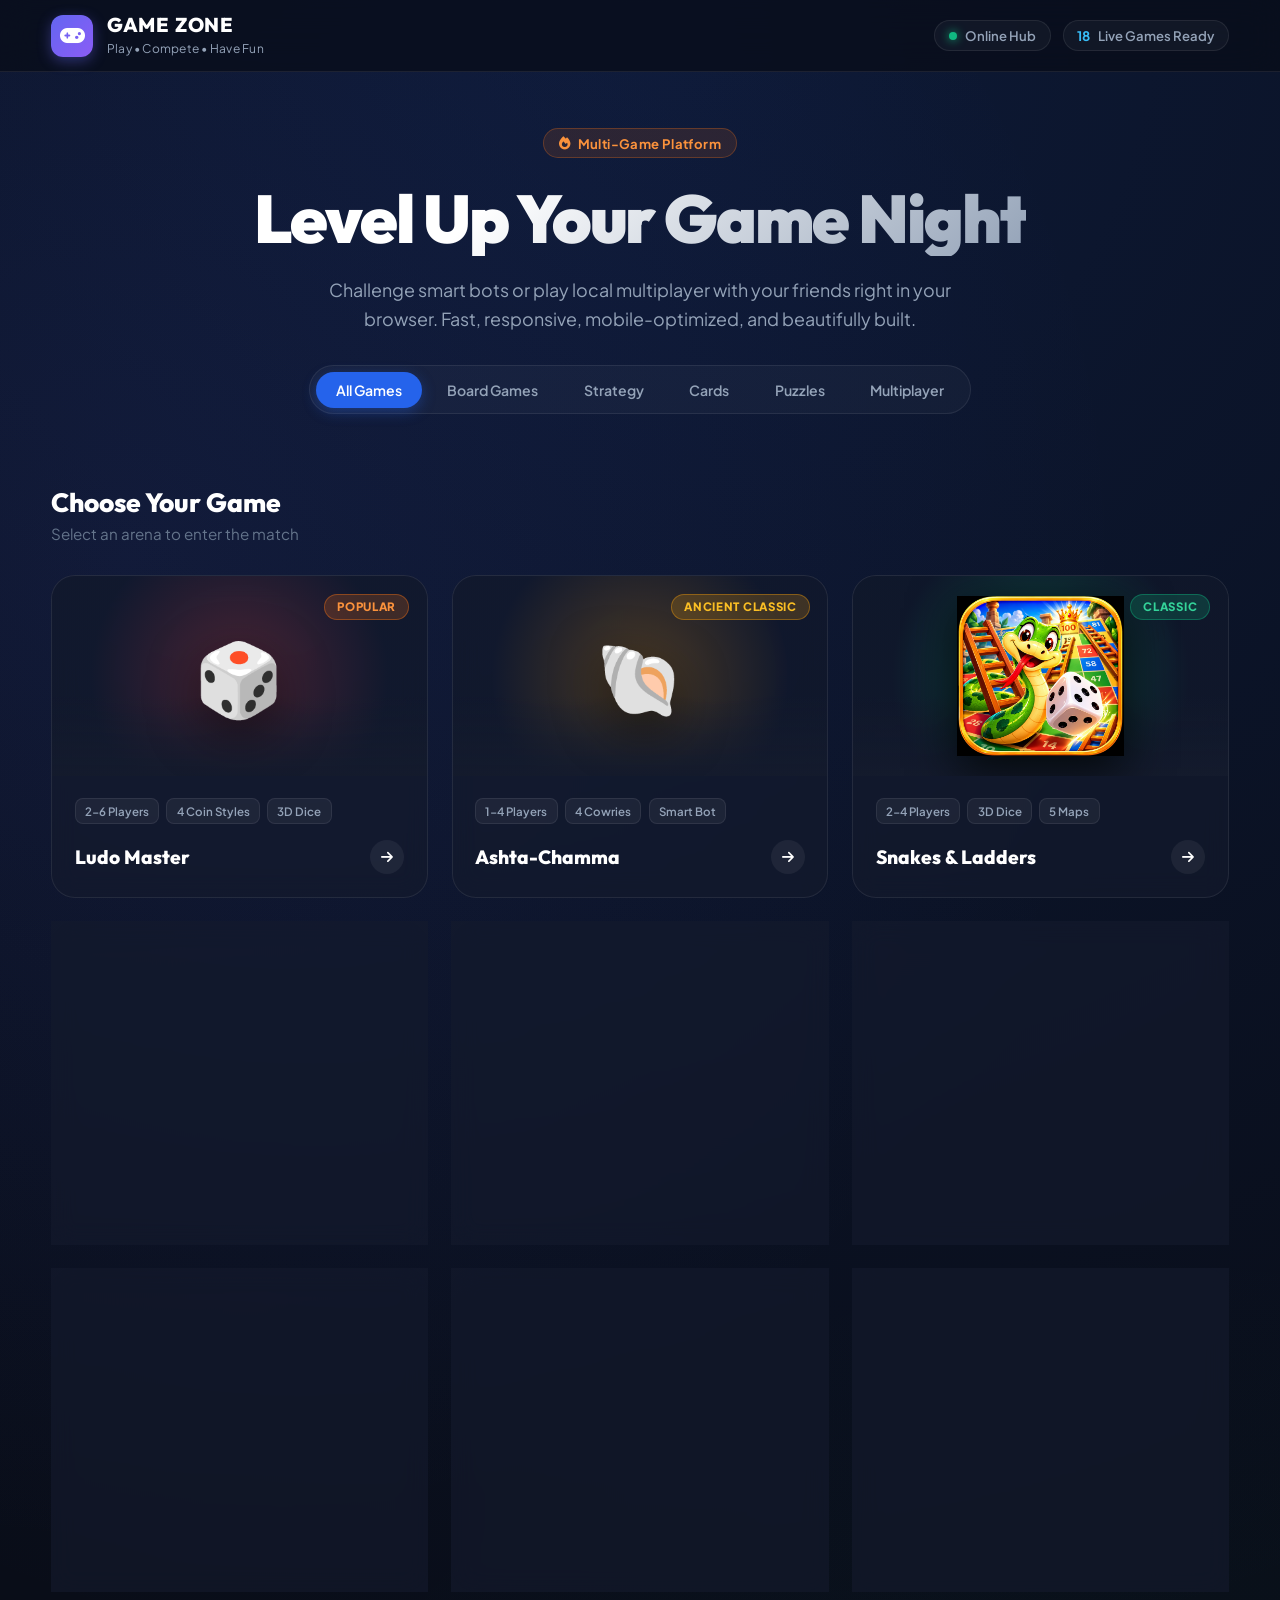
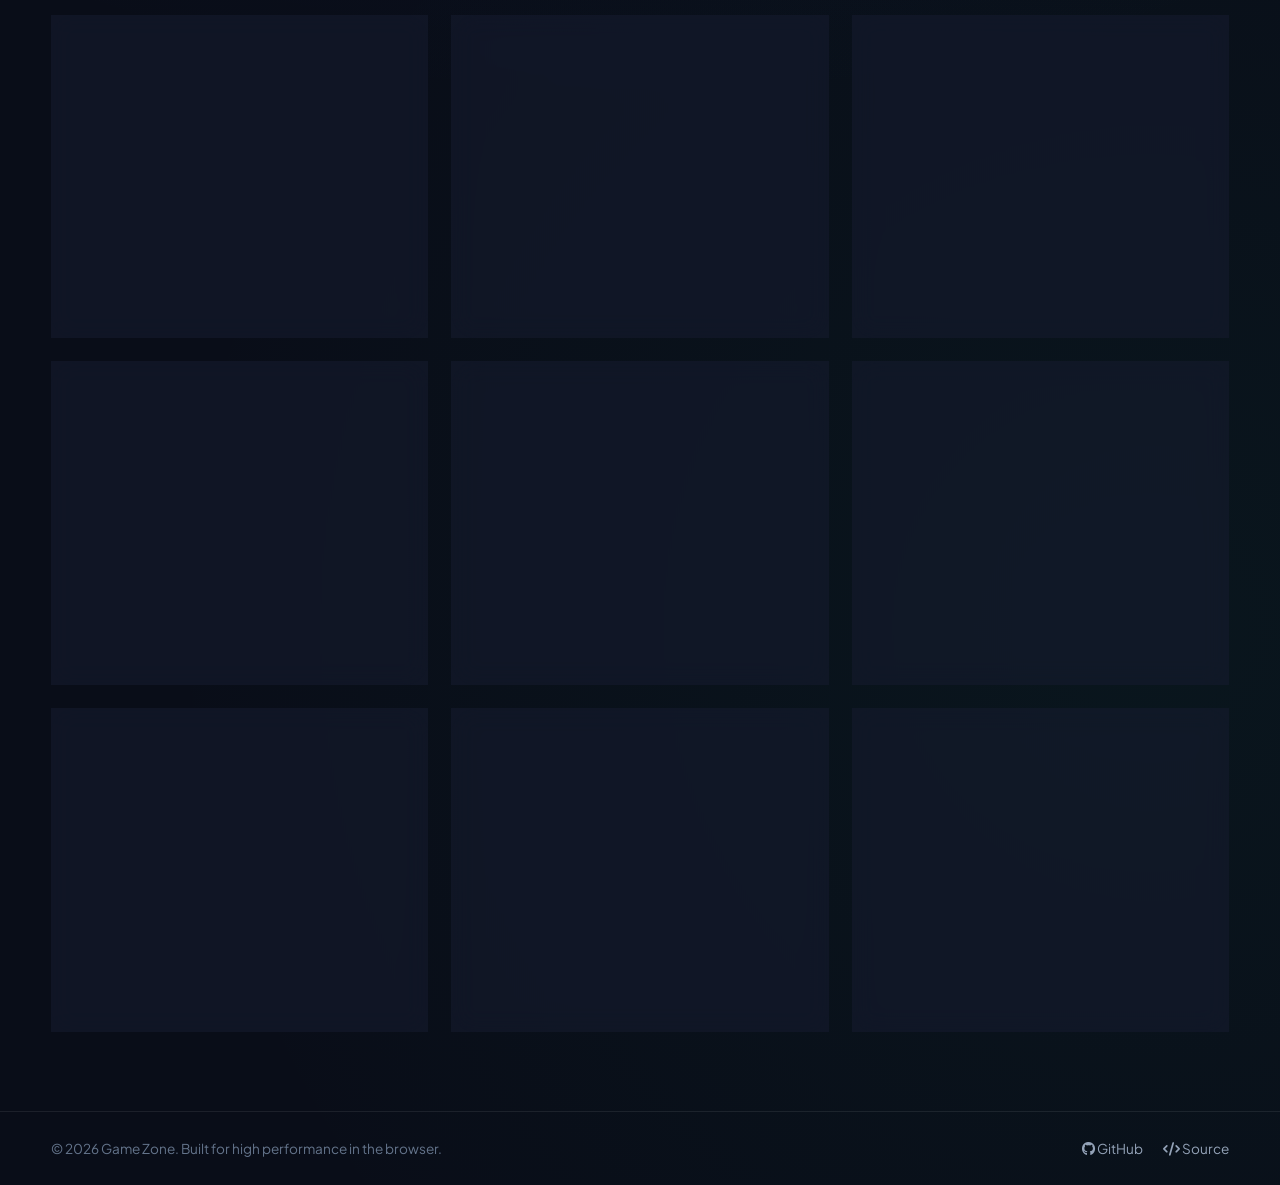
==== commit 73a95a92: "New Game Added" ====
--- a/index.html
+++ b/index.html
@@ -14,9 +14,6 @@
   <link rel="stylesheet" href="https://cdnjs.cloudflare.com/ajax/libs/font-awesome/6.5.1/css/all.min.css" />
 
   <style>
-    /* ==========================================================================
-       DESIGN SYSTEM & THEME VARIABLES
-       ========================================================================== */
     :root {
       --bg-space: #090d18;
       --bg-card: rgba(20, 27, 45, 0.65);
@@ -417,8 +414,8 @@
     .card-chess { --card-glow: rgba(234, 179, 8, 0.45); --art-bg: radial-gradient(circle at center, rgba(234, 179, 8, 0.25) 0%, rgba(15, 23, 42, 0.6) 70%); }
     .card-tictactoe { --card-glow: rgba(56, 189, 248, 0.45); --art-bg: radial-gradient(circle at center, rgba(56, 189, 248, 0.35) 0%, rgba(15, 23, 42, 0.6) 70%); }
     .card-carrom { --card-glow: rgba(217, 119, 6, 0.45); --art-bg: radial-gradient(circle at center, rgba(217, 119, 6, 0.35) 0%, rgba(15, 23, 42, 0.6) 70%); }
-    .card-dominoes { --card-glow: rgba(203, 213, 225, 0.35); --art-bg: radial-gradient(circle at center, rgba(203, 213, 225, 0.2) 0%, rgba(15, 23, 42, 0.6) 70%); }
-    .card-uno { --card-glow: rgba(234, 179, 8, 0.4); --art-bg: radial-gradient(circle at center, rgba(234, 179, 8, 0.3) 0%, rgba(239, 68, 68, 0.25) 50%, rgba(15, 23, 42, 0.6) 70%); }
+    .card-dominoes { --card-glow: rgba(203, 213, 225, 0.45); --art-bg: radial-gradient(circle at center, rgba(203, 213, 225, 0.3) 0%, rgba(15, 23, 42, 0.6) 70%); }
+    .card-uno { --card-glow: rgba(239, 68, 68, 0.45); --art-bg: radial-gradient(circle at center, rgba(239, 68, 68, 0.35) 0%, rgba(245, 158, 11, 0.2) 50%, rgba(15, 23, 42, 0.6) 70%); }
     .card-rps { --card-glow: rgba(14, 165, 233, 0.4); --art-bg: radial-gradient(circle at center, rgba(14, 165, 233, 0.3) 0%, rgba(15, 23, 42, 0.6) 70%); }
     .card-memory { --card-glow: rgba(168, 85, 247, 0.4); --art-bg: radial-gradient(circle at center, rgba(168, 85, 247, 0.3) 0%, rgba(15, 23, 42, 0.6) 70%); }
     .card-battleship { --card-glow: rgba(6, 182, 212, 0.4); --art-bg: radial-gradient(circle at center, rgba(6, 182, 212, 0.35) 0%, rgba(15, 23, 42, 0.6) 70%); }
@@ -426,7 +423,6 @@
     .card-sudoku { --card-glow: rgba(99, 102, 241, 0.4); --art-bg: radial-gradient(circle at center, rgba(99, 102, 241, 0.3) 0%, rgba(15, 23, 42, 0.6) 70%); }
     .card-peg { --card-glow: rgba(239, 68, 68, 0.4); --art-bg: radial-gradient(circle at center, rgba(239, 68, 68, 0.3) 0%, rgba(15, 23, 42, 0.6) 70%); }
 
-    /* FOOTER */
     .site-footer {
       margin-top: auto;
       border-top: 1px solid var(--border-glass);
@@ -537,17 +533,11 @@
         </div>
       </a>
 
-      <!-- 3. SNAKES & LADDERS (BULLETPROOF FALLBACK) -->
+      <!-- 3. SNAKES & LADDERS -->
       <a href="games/Snakes-and-Ladders/Snakes-and-Ladders.html" class="game-card card-snakes" data-category="board multiplayer">
         <span class="card-badge badge-classic">Classic</span>
         <div class="card-art">
-          <img 
-            src="assets/images/Snakes&Ladders.jpg" 
-            alt="Snakes and Ladders Icon" 
-            class="art-visual-img" 
-            onerror="if (!this.dataset.retry) { this.dataset.retry = '1'; this.src = 'assets/images/Playful Snakes and Ladders Adventur....png'; } else { this.style.display = 'none'; this.nextElementSibling.style.display = 'flex'; }" 
-          />
-          <div class="art-visual" style="display: none;"><span>🐍</span><span>🪜</span></div>
+          <img src="assets/images/Snakes&Ladders.jpg" alt="Snakes and Ladders Icon" class="art-visual-img" onerror="this.onerror=null; this.src='assets/images/Playful Snakes and Ladders Adventur....png';" />
         </div>
         <div class="card-content">
           <div class="card-pills">
@@ -626,7 +616,7 @@
         </div>
       </a>
 
-      <!-- 8. CHESS (BULLETPROOF FALLBACK) -->
+      <!-- 8. CHESS -->
       <a href="games/Chess/Chess.html" class="game-card card-chess" data-category="board strategy multiplayer">
         <span class="card-badge badge-royal">Grandmaster</span>
         <div class="card-art">
@@ -649,17 +639,17 @@
         </div>
       </a>
 
-      <!-- 9. TIC-TAC-TOE (BULLETPROOF ICON RESOLVER) -->
+      <!-- 9. TIC-TAC-TOE -->
       <a href="games/Tic-Tac-Toe/Tic-Tac-Toe.html" class="game-card card-tictactoe" data-category="strategy board multiplayer">
         <span class="card-badge badge-popular">Quick Play</span>
         <div class="card-art">
           <img 
-            src="assets/images/Tic-Tac-Toe.jpg" 
+            src="assets/images/Tic-tac-toe.jpg" 
             alt="Tic-Tac-Toe Icon" 
             class="art-visual-img" 
-            onerror="if (!this.dataset.retry) { this.dataset.retry = '1'; this.src = 'assets/images/tic-tac-toe.jpg'; } else if (this.dataset.retry === '1') { this.dataset.retry = '2'; this.src = 'assets/images/Neon Tic-tac-toe Showdown.png'; } else { this.style.display = 'none'; this.nextElementSibling.style.display = 'flex'; }" 
+            onerror="if (!this.dataset.retry) { this.dataset.retry = '1'; this.src = 'assets/images/Neon Tic-tac-toe Showdown.png'; } else { this.style.display = 'none'; this.nextElementSibling.style.display = 'flex'; }" 
           />
-          <div class="art-visual" style="display: none;"><span>❌</span><span>⭕</span></div>
+          <div class="art-visual" style="display: none; font-size: 3.5rem;"><span>❌</span><span>⭕</span></div>
         </div>
         <div class="card-content">
           <div class="card-pills">
@@ -672,7 +662,7 @@
         </div>
       </a>
 
-      <!-- 10. CARROM (CLEARANCE MODE & BULLETPROOF IMAGE) -->
+      <!-- 10. CARROM -->
       <a href="games/Carrom/Carrom.html" class="game-card card-carrom" data-category="board multiplayer">
         <span class="card-badge badge-royal">Tabletop</span>
         <div class="card-art">
@@ -700,10 +690,18 @@
       <!-- 11. DOMINOES -->
       <a href="games/Dominoes/Dominoes.html" class="game-card card-dominoes" data-category="board strategy multiplayer">
         <span class="card-badge badge-classic">Tabletop</span>
-        <div class="card-art"><div class="art-visual"><span>🁓</span><span>🁞</span></div></div>
-        <div class="card-content">
-          <div class="card-pills">
-            <span class="meta-pill">2-4 Players</span><span class="meta-pill">Tile Chain</span><span class="meta-pill">Tactical</span>
+        <div class="card-art">
+          <img 
+            src="assets/images/Dominoes.jpg" 
+            alt="Dominoes Icon" 
+            class="art-visual-img" 
+            onerror="if (!this.dataset.retry) { this.dataset.retry = '1'; this.src = 'assets/images/dominoes.jpg'; } else { this.style.display = 'none'; this.nextElementSibling.style.display = 'flex'; }" 
+          />
+          <div class="art-visual" style="display: none;"><span>🁓</span><span>🁞</span></div>
+        </div>
+        <div class="card-content">
+          <div class="card-pills">
+            <span class="meta-pill">2-4 Players / AI</span><span class="meta-pill">Tile Chain</span><span class="meta-pill">Block &amp; Draw</span>
           </div>
           <div class="card-title-row">
             <h4 class="card-title">Dominoes</h4>
@@ -712,13 +710,21 @@
         </div>
       </a>
 
-      <!-- 12. UNO-STYLE CARD GAME -->
+      <!-- 12. UNO STYLE CARD GAME -->
       <a href="games/Uno/Uno.html" class="game-card card-uno" data-category="cards multiplayer">
         <span class="card-badge badge-popular">Card Battler</span>
-        <div class="card-art"><div class="art-visual"><span>🃏</span><span>🎨</span></div></div>
-        <div class="card-content">
-          <div class="card-pills">
-            <span class="meta-pill">2-4 Players</span><span class="meta-pill">Action Cards</span><span class="meta-pill">Color Match</span>
+        <div class="card-art">
+          <img 
+            src="assets/images/Uno.jpg" 
+            alt="UNO Cards Icon" 
+            class="art-visual-img" 
+            onerror="if (!this.dataset.retry) { this.dataset.retry = '1'; this.src = 'assets/images/Vibrant UNO Card Game Icon.png'; } else { this.style.display = 'none'; this.nextElementSibling.style.display = 'flex'; }" 
+          />
+          <div class="art-visual" style="display: none;"><span>🃏</span><span>🎨</span></div>
+        </div>
+        <div class="card-content">
+          <div class="card-pills">
+            <span class="meta-pill">2-4 Players</span><span class="meta-pill">Official Rules</span><span class="meta-pill">Challenge +4</span>
           </div>
           <div class="card-title-row">
             <h4 class="card-title">UNO Cards</h4>
